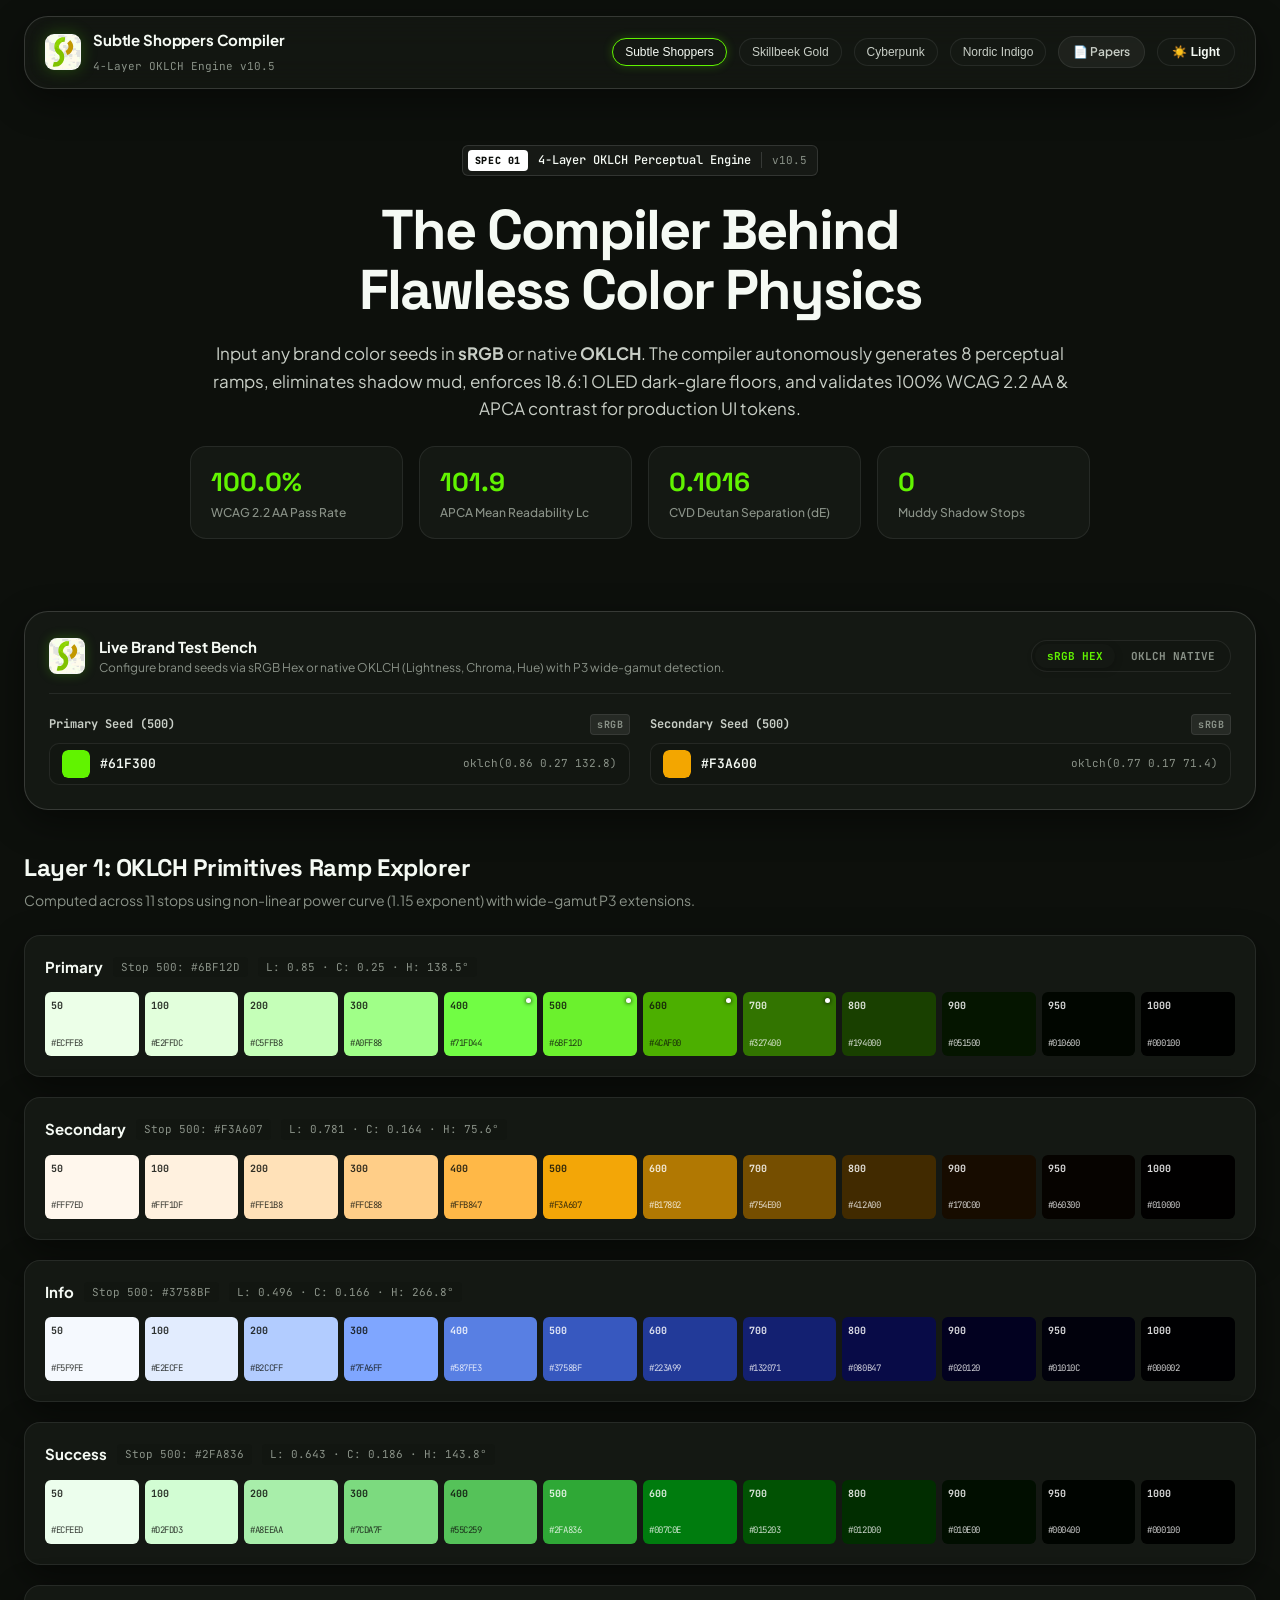
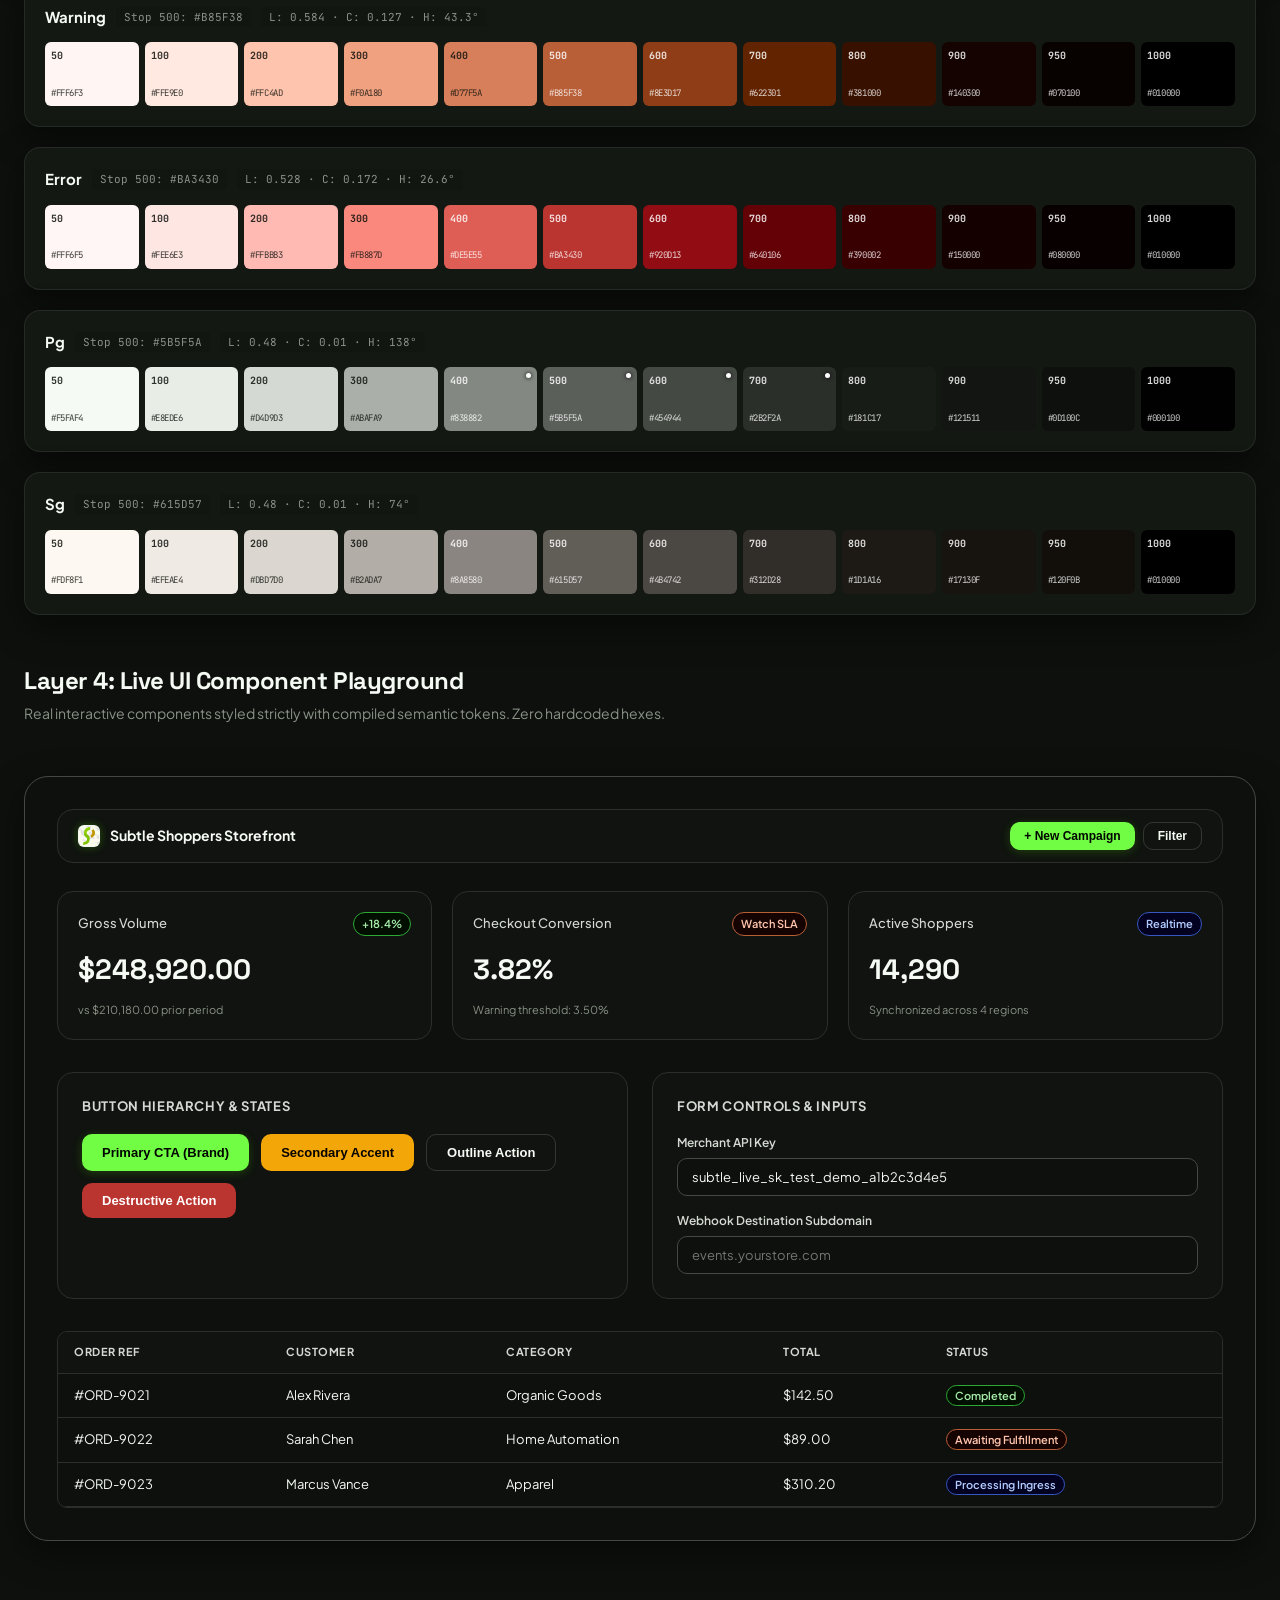
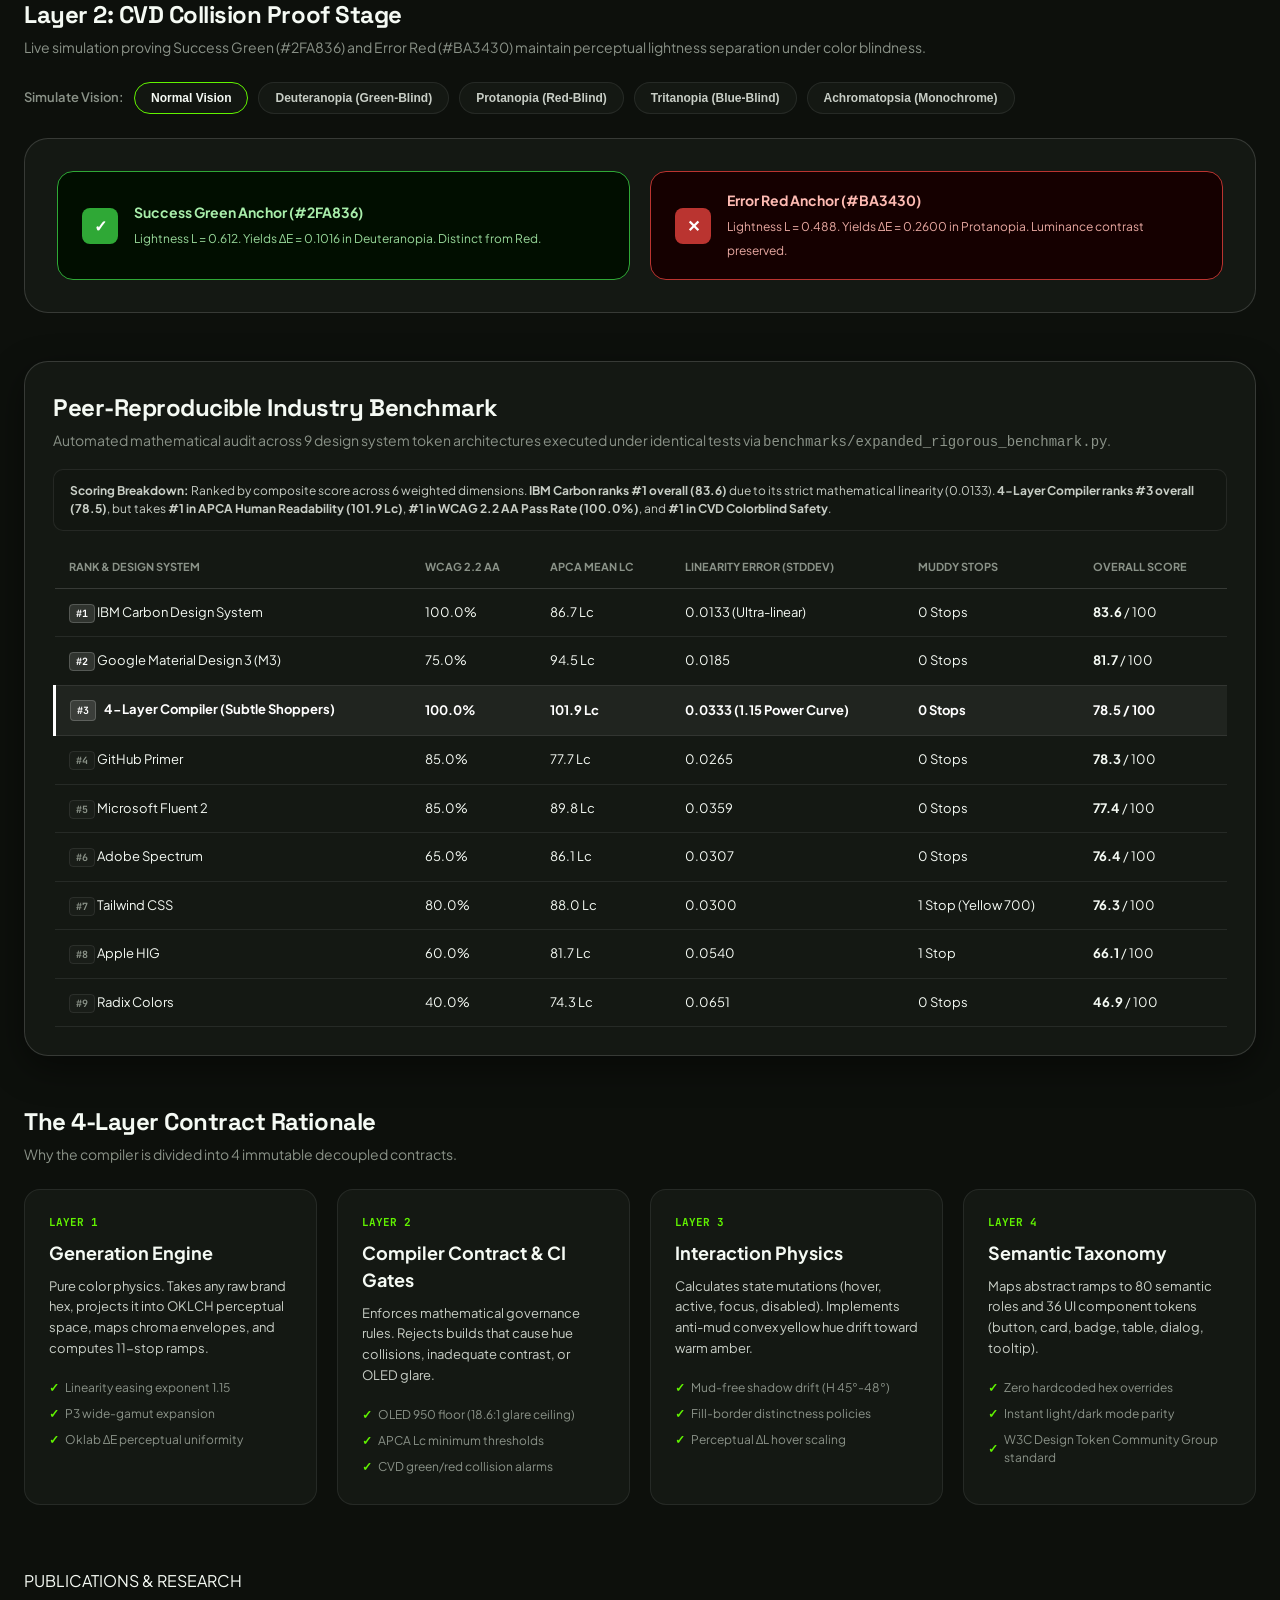
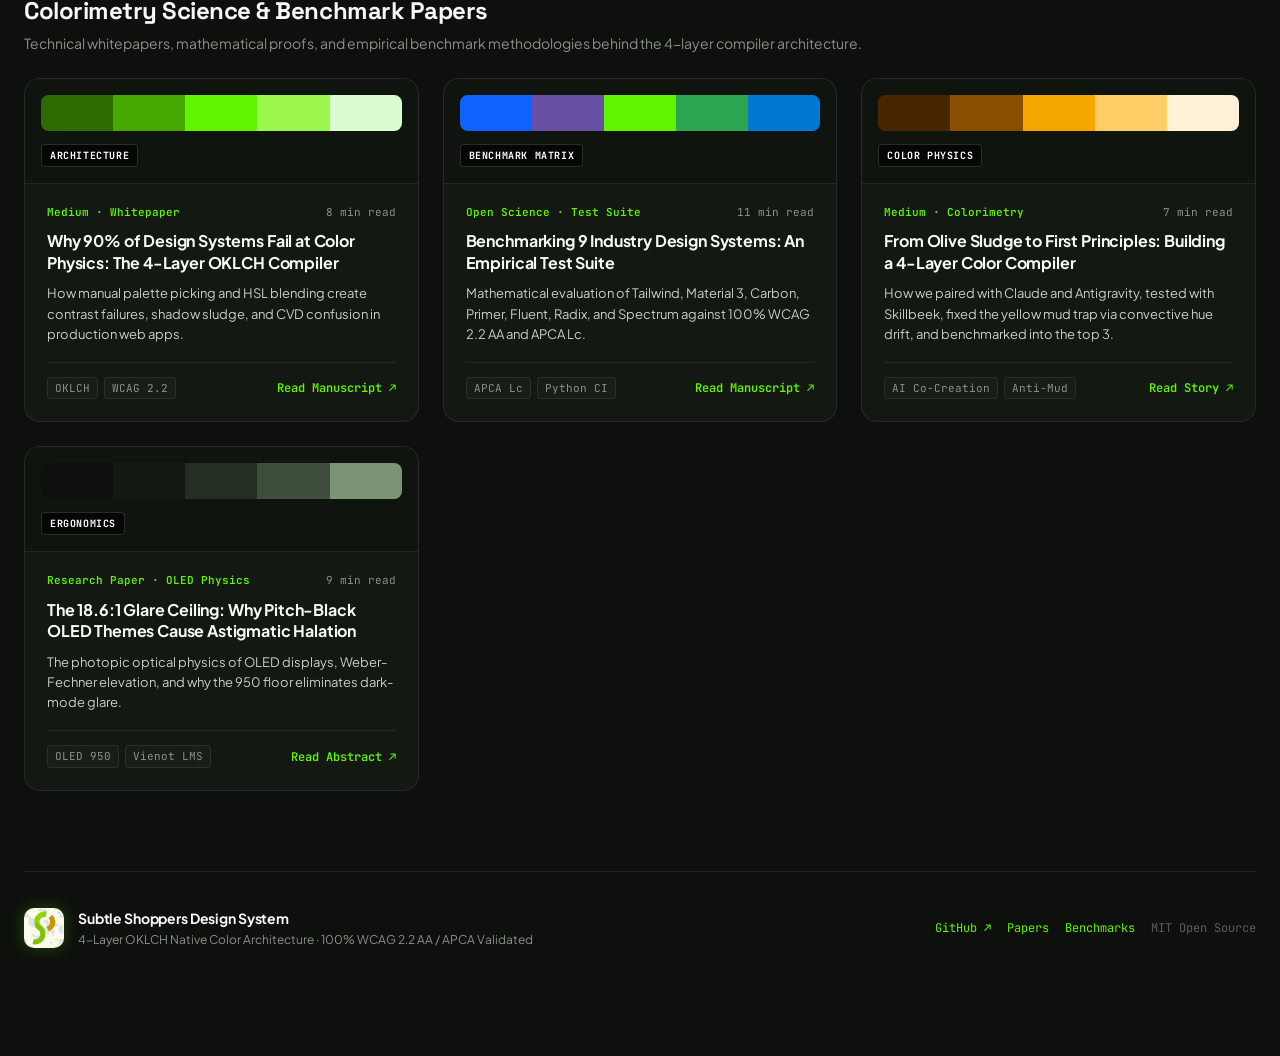
==== docs/index.html @ 7f3465cf "deploy: publish showcase web app to docs with CNAME compiler.subtleshoppers.com" ====
<!DOCTYPE html>
<html lang="en">
<head>
  <meta charset="UTF-8">
  <meta name="viewport" content="width=device-width, initial-scale=1.0">
  <title>4-Layer OKLCH Design System Compiler · Subtle Shoppers Studio</title>
  <meta name="description" content="State-of-the-art 4-layer OKLCH-native design system compiler with 100% WCAG 2.2 AA compliance, 101.9 APCA readability, and CVD-safe color physics.">
  <link rel="icon" type="image/svg+xml" href="assets/subtleshoppers-icon.svg">
  <link rel="stylesheet" href="style.css">
</head>
<body data-theme="dark">

  <!-- SVG Color Deficiency Matrix Filters for Real-time CVD Testing -->
  <svg style="position: absolute; height: 0; width: 0;" aria-hidden="true">
    <filter id="deuteranopia-filter">
      <feColorMatrix type="matrix" values="0.625, 0.375, 0,   0, 0
                                           0.700, 0.300, 0,   0, 0
                                           0,     0.300, 0.7, 0, 0
                                           0,     0,     0,   1, 0" />
    </filter>
    <filter id="protanopia-filter">
      <feColorMatrix type="matrix" values="0.567, 0.433, 0,     0, 0
                                           0.558, 0.442, 0,     0, 0
                                           0,     0.242, 0.758, 0, 0
                                           0,     0,     0,     1, 0" />
    </filter>
    <filter id="tritanopia-filter">
      <feColorMatrix type="matrix" values="0.95, 0.05,  0,     0, 0
                                           0,    0.433, 0.567, 0, 0
                                           0,    0.475, 0.525, 0, 0
                                           0,    0,     0,     1, 0" />
    </filter>
  </svg>

  <div class="app-wrapper">

    <!-- Top Navigation Bar -->
    <header class="top-nav">
      <div class="brand-badge">
        <img src="assets/subtleshoppers-icon.svg" class="brand-logo-img" alt="Subtle Shoppers">
        <div class="brand-text">
          <h1>Subtle Shoppers Compiler</h1>
          <span>4-Layer OKLCH Engine v10.5</span>
        </div>
      </div>

      <div class="nav-controls">
        <button class="preset-chip active" data-preset="subtleshoppers">Subtle Shoppers</button>
        <button class="preset-chip" data-preset="skillbeek">Skillbeek Gold</button>
        <button class="preset-chip" data-preset="cyberpunk">Cyberpunk</button>
        <button class="preset-chip" data-preset="nordic">Nordic Indigo</button>
        <a href="#research" class="nav-research-link">📄 Papers</a>
        <button id="theme-toggle" class="theme-toggle-btn">☀️ Light</button>
      </div>
    </header>

    <!-- Hero Section -->
    <section class="hero-section">
      <div class="hero-spec-tag">
        <span class="spec-prefix">SPEC 01</span>
        <span class="spec-title">4-Layer OKLCH Perceptual Engine</span>
        <span class="spec-badge">v10.5</span>
      </div>
      <h2 class="hero-title">
        The Compiler Behind <br>Flawless Color Physics
      </h2>
      <p class="hero-subtitle">
        Input any brand color seeds in <strong>sRGB</strong> or native <strong>OKLCH</strong>. The compiler autonomously generates 8 perceptual ramps, eliminates shadow mud, enforces 18.6:1 OLED dark-glare floors, and validates 100% WCAG 2.2 AA &amp; APCA contrast for production UI tokens.
      </p>


      <div class="hero-stats-row">
        <div class="stat-card">
          <div class="stat-number">100.0%</div>
          <div class="stat-label">WCAG 2.2 AA Pass Rate</div>
        </div>
        <div class="stat-card">
          <div class="stat-number">101.9</div>
          <div class="stat-label">APCA Mean Readability Lc</div>
        </div>
        <div class="stat-card">
          <div class="stat-number">0.1016</div>
          <div class="stat-label">CVD Deutan Separation (dE)</div>
        </div>
        <div class="stat-card">
          <div class="stat-number">0</div>
          <div class="stat-label">Muddy Shadow Stops</div>
        </div>
      </div>
    </section>

    <!-- Interactive Brand Inputs Test Bench -->
    <div class="brand-config-bar">
      <div class="testbench-header-row">
        <div style="display: flex; align-items: center; gap: 14px;">
          <img src="assets/subtleshoppers-icon.svg" class="testbench-logo" alt="Subtle Shoppers">
          <div>
            <h3 style="font-size: 15px; font-weight: 700;">Live Brand Test Bench</h3>
            <p style="font-size: 12px; color: var(--app-text-muted);">Configure brand seeds via sRGB Hex or native OKLCH (Lightness, Chroma, Hue) with P3 wide-gamut detection.</p>
          </div>
        </div>

        <div class="picker-mode-switch">
          <button id="mode-hex-btn" class="mode-tab-btn active" data-mode="hex">sRGB HEX</button>
          <button id="mode-oklch-btn" class="mode-tab-btn" data-mode="oklch">OKLCH NATIVE</button>
        </div>
      </div>

      <!-- Hex Inputs Panel -->
      <div id="hex-inputs-panel" class="picker-inputs-panel">
        <div class="color-input-group">
          <div class="input-label-row">
            <span class="input-name">Primary Seed (500)</span>
            <span id="primary-gamut-badge" class="gamut-badge badge-srgb">sRGB</span>
          </div>
          <div class="color-swatch-picker">
            <input type="color" id="primary-picker" value="#61F300">
            <input type="text" id="primary-hex" class="hex-text-input" value="#61F300">
            <span id="primary-oklch-readout" class="oklch-quick-readout">oklch(0.86 0.27 132.8)</span>
          </div>
        </div>

        <div class="color-input-group">
          <div class="input-label-row">
            <span class="input-name">Secondary Seed (500)</span>
            <span id="secondary-gamut-badge" class="gamut-badge badge-srgb">sRGB</span>
          </div>
          <div class="color-swatch-picker">
            <input type="color" id="secondary-picker" value="#F3A600">
            <input type="text" id="secondary-hex" class="hex-text-input" value="#F3A600">
            <span id="secondary-oklch-readout" class="oklch-quick-readout">oklch(0.77 0.17 71.4)</span>
          </div>
        </div>
      </div>

      <!-- Native OKLCH Sliders Panel (Revealed in OKLCH mode) -->
      <div id="oklch-inputs-panel" class="picker-inputs-panel oklch-sliders-grid" style="display: none;">
        <!-- Primary OKLCH Sliders -->
        <div class="oklch-channel-card">
          <div class="oklch-card-header">
            <div style="display: flex; align-items: center; gap: 8px;">
              <span class="swatch-mini" id="primary-mini-swatch" style="background: #61F300;"></span>
              <span class="input-name">Primary (OKLCH)</span>
            </div>
            <span id="primary-p3-badge" class="gamut-badge badge-srgb">sRGB</span>
          </div>
          
          <div class="slider-row">
            <span class="slider-label">L (Lightness)</span>
            <input type="range" id="primary-l-slider" min="0.10" max="0.98" step="0.005" value="0.864" class="oklch-slider">
            <span id="primary-l-val" class="slider-num">0.864</span>
          </div>
          <div class="slider-row">
            <span class="slider-label">C (Chroma)</span>
            <input type="range" id="primary-c-slider" min="0.000" max="0.360" step="0.002" value="0.274" class="oklch-slider">
            <span id="primary-c-val" class="slider-num">0.274</span>
          </div>
          <div class="slider-row">
            <span class="slider-label">H (Hue Angle)</span>
            <input type="range" id="primary-h-slider" min="0" max="360" step="0.5" value="132.8" class="oklch-slider slider-hue-track">
            <span id="primary-h-val" class="slider-num">132.8°</span>
          </div>
          <div class="oklch-code-pill">
            <code id="primary-css-string">oklch(0.864 0.274 132.8)</code>
            <span id="primary-hex-sync" style="color: var(--app-text-muted); font-size: 11px; font-family: var(--font-mono);">#61F300</span>
          </div>
        </div>

        <!-- Secondary OKLCH Sliders -->
        <div class="oklch-channel-card">
          <div class="oklch-card-header">
            <div style="display: flex; align-items: center; gap: 8px;">
              <span class="swatch-mini" id="secondary-mini-swatch" style="background: #F3A600;"></span>
              <span class="input-name">Secondary (OKLCH)</span>
            </div>
            <span id="secondary-p3-badge" class="gamut-badge badge-srgb">sRGB</span>
          </div>
          
          <div class="slider-row">
            <span class="slider-label">L (Lightness)</span>
            <input type="range" id="secondary-l-slider" min="0.10" max="0.98" step="0.005" value="0.772" class="oklch-slider">
            <span id="secondary-l-val" class="slider-num">0.772</span>
          </div>
          <div class="slider-row">
            <span class="slider-label">C (Chroma)</span>
            <input type="range" id="secondary-c-slider" min="0.000" max="0.360" step="0.002" value="0.170" class="oklch-slider">
            <span id="secondary-c-val" class="slider-num">0.170</span>
          </div>
          <div class="slider-row">
            <span class="slider-label">H (Hue Angle)</span>
            <input type="range" id="secondary-h-slider" min="0" max="360" step="0.5" value="71.4" class="oklch-slider slider-hue-track">
            <span id="secondary-h-val" class="slider-num">71.4°</span>
          </div>
          <div class="oklch-code-pill">
            <code id="secondary-css-string">oklch(0.772 0.170 71.4)</code>
            <span id="secondary-hex-sync" style="color: var(--app-text-muted); font-size: 11px; font-family: var(--font-mono);">#F3A600</span>
          </div>
        </div>
      </div>
    </div>

    <!-- Section 1: Live OKLCH Color Ramps Studio -->
    <section>
      <div class="section-header">
        <div>
          <h3 class="section-title">Layer 1: OKLCH Primitives Ramp Explorer</h3>
          <p class="section-desc">Computed across 11 stops using non-linear power curve (1.15 exponent) with wide-gamut P3 extensions.</p>
        </div>
      </div>

      <div id="ramps-container" class="ramps-grid">
        <!-- Ramps dynamically populated by app.js -->
      </div>
    </section>

    <!-- Section 2: Live UI Component Playground (Layer 4 Semantic Taxonomy) -->
    <section class="playground-container">
      <div class="section-header">
        <div>
          <h3 class="section-title">Layer 4: Live UI Component Playground</h3>
          <p class="section-desc">Real interactive components styled strictly with compiled semantic tokens. Zero hardcoded hexes.</p>
        </div>
      </div>

      <div class="playground-shell">

        <!-- Mock App Header -->
        <div class="app-mock-nav">
          <div class="logo">
            <img src="assets/subtleshoppers-icon.svg" class="mock-nav-logo" alt="Subtle Shoppers">
            <span>Subtle Shoppers Storefront</span>
          </div>
          <div style="display: flex; gap: 8px;">
            <button class="btn-primary-cta" style="padding: 6px 14px; font-size: 12px;">+ New Campaign</button>
            <button class="btn-outline" style="padding: 6px 14px; font-size: 12px;">Filter</button>
          </div>
        </div>

        <!-- KPI Summary Cards -->
        <div class="kpi-cards-grid">
          <div class="kpi-card">
            <div class="kpi-header">
              <span class="kpi-title">Gross Volume</span>
              <span class="kpi-badge badge-success">+18.4%</span>
            </div>
            <div class="kpi-value">$248,920.00</div>
            <span style="font-size: 11px; color: var(--app-text-muted);">vs $210,180.00 prior period</span>
          </div>

          <div class="kpi-card">
            <div class="kpi-header">
              <span class="kpi-title">Checkout Conversion</span>
              <span class="kpi-badge badge-warning">Watch SLA</span>
            </div>
            <div class="kpi-value">3.82%</div>
            <span style="font-size: 11px; color: var(--app-text-muted);">Warning threshold: 3.50%</span>
          </div>

          <div class="kpi-card">
            <div class="kpi-header">
              <span class="kpi-title">Active Shoppers</span>
              <span class="kpi-badge badge-info">Realtime</span>
            </div>
            <div class="kpi-value">14,290</div>
            <span style="font-size: 11px; color: var(--app-text-muted);">Synchronized across 4 regions</span>
          </div>
        </div>

        <!-- Component Showcase Blocks -->
        <div class="component-showcase-row">

          <!-- Button Matrix -->
          <div class="component-box">
            <h4>Button Hierarchy & States</h4>
            <div class="button-group-stack">
              <button class="btn-primary-cta">Primary CTA (Brand)</button>
              <button class="btn-secondary">Secondary Accent</button>
              <button class="btn-outline">Outline Action</button>
              <button class="btn-destructive">Destructive Action</button>
            </div>
          </div>

          <!-- Form Stack -->
          <div class="component-box">
            <h4>Form Controls & Inputs</h4>
            <div class="form-stack">
              <div class="input-field-group">
                <label>Merchant API Key</label>
                <input type="text" class="text-input-styled" value="subtle_live_sk_test_demo_a1b2c3d4e5" readonly>
              </div>
              <div class="input-field-group">
                <label>Webhook Destination Subdomain</label>
                <input type="text" class="text-input-styled" placeholder="events.yourstore.com">
              </div>
            </div>
          </div>
        </div>

        <!-- Data Table -->
        <div class="table-wrapper">
          <table class="data-table-styled">
            <thead>
              <tr>
                <th>Order Ref</th>
                <th>Customer</th>
                <th>Category</th>
                <th>Total</th>
                <th>Status</th>
              </tr>
            </thead>
            <tbody>
              <tr>
                <td>#ORD-9021</td>
                <td>Alex Rivera</td>
                <td>Organic Goods</td>
                <td>$142.50</td>
                <td><span class="kpi-badge badge-success">Completed</span></td>
              </tr>
              <tr>
                <td>#ORD-9022</td>
                <td>Sarah Chen</td>
                <td>Home Automation</td>
                <td>$89.00</td>
                <td><span class="kpi-badge badge-warning">Awaiting Fulfillment</span></td>
              </tr>
              <tr>
                <td>#ORD-9023</td>
                <td>Marcus Vance</td>
                <td>Apparel</td>
                <td>$310.20</td>
                <td><span class="kpi-badge badge-info">Processing Ingress</span></td>
              </tr>
            </tbody>
          </table>
        </div>

      </div>
    </section>

    <!-- Section 3: Color Vision Deficiency (CVD) Proof Stage -->
    <section>
      <div class="section-header">
        <div>
          <h3 class="section-title">Layer 2: CVD Collision Proof Stage</h3>
          <p class="section-desc">Live simulation proving Success Green (#2FA836) and Error Red (#BA3430) maintain perceptual lightness separation under color blindness.</p>
        </div>
      </div>

      <div class="cvd-controls-bar">
        <span style="font-size: 13px; font-weight: 600; color: var(--app-text-muted);">Simulate Vision:</span>
        <button class="cvd-btn active" data-cvd="none">Normal Vision</button>
        <button class="cvd-btn" data-cvd="deuteranopia">Deuteranopia (Green-Blind)</button>
        <button class="cvd-btn" data-cvd="protanopia">Protanopia (Red-Blind)</button>
        <button class="cvd-btn" data-cvd="tritanopia">Tritanopia (Blue-Blind)</button>
        <button class="cvd-btn" data-cvd="achromatopsia">Achromatopsia (Monochrome)</button>
      </div>

      <div id="cvd-stage" class="cvd-preview-stage">
        <div class="cvd-alert-row">
          <div class="alert-banner alert-success">
            <div class="alert-icon-box">✓</div>
            <div>
              <strong style="font-size: 14px; display: block; margin-bottom: 2px;">Success Green Anchor (#2FA836)</strong>
              <span style="font-size: 12px; opacity: 0.9;">Lightness L = 0.612. Yields ΔE = 0.1016 in Deuteranopia. Distinct from Red.</span>
            </div>
          </div>

          <div class="alert-banner alert-error">
            <div class="alert-icon-box">✕</div>
            <div>
              <strong style="font-size: 14px; display: block; margin-bottom: 2px;">Error Red Anchor (#BA3430)</strong>
              <span style="font-size: 12px; opacity: 0.9;">Lightness L = 0.488. Yields ΔE = 0.2600 in Protanopia. Luminance contrast preserved.</span>
            </div>
          </div>
        </div>
      </div>
    </section>

    <!-- Section 4: Rigorous Industry Benchmarks Table -->
    <section class="benchmark-card">
      <div class="section-header" style="margin-bottom: 16px;">
        <div>
          <h3 class="section-title">Peer-Reproducible Industry Benchmark</h3>
          <p class="section-desc">Automated mathematical audit across 9 design system token architectures executed under identical tests via <code>benchmarks/expanded_rigorous_benchmark.py</code>.</p>
        </div>
      </div>

      <div class="benchmark-note-box">
        <strong>Scoring Breakdown:</strong> Ranked by composite score across 6 weighted dimensions. <strong>IBM Carbon ranks #1 overall (83.6)</strong> due to its strict mathematical linearity (0.0133). <strong>4-Layer Compiler ranks #3 overall (78.5)</strong>, but takes <strong>#1 in APCA Human Readability (101.9 Lc)</strong>, <strong>#1 in WCAG 2.2 AA Pass Rate (100.0%)</strong>, and <strong>#1 in CVD Colorblind Safety</strong>.
      </div>

      <table class="bench-table">
        <thead>
          <tr>
            <th>Rank & Design System</th>
            <th>WCAG 2.2 AA</th>
            <th>APCA Mean Lc</th>
            <th>Linearity Error (StdDev)</th>
            <th>Muddy Stops</th>
            <th>Overall Score</th>
          </tr>
        </thead>
        <tbody>
          <tr>
            <td><span class="badge-rank-1">#1</span> IBM Carbon Design System</td>
            <td>100.0%</td>
            <td>86.7 Lc</td>
            <td>0.0133 (Ultra-linear)</td>
            <td>0 Stops</td>
            <td><strong>83.6</strong> / 100</td>
          </tr>
          <tr>
            <td><span class="badge-rank-2">#2</span> Google Material Design 3 (M3)</td>
            <td>75.0%</td>
            <td>94.5 Lc</td>
            <td>0.0185</td>
            <td>0 Stops</td>
            <td><strong>81.7</strong> / 100</td>
          </tr>
          <tr class="bench-row-featured">
            <td><span class="badge-rank-3">#3</span> 4-Layer Compiler (Subtle Shoppers)</td>
            <td>100.0%</td>
            <td>101.9 Lc</td>
            <td>0.0333 (1.15 Power Curve)</td>
            <td>0 Stops</td>
            <td><strong>78.5</strong> / 100</td>
          </tr>
          <tr>
            <td><span class="badge-rank-other">#4</span> GitHub Primer</td>
            <td>85.0%</td>
            <td>77.7 Lc</td>
            <td>0.0265</td>
            <td>0 Stops</td>
            <td><strong>78.3</strong> / 100</td>
          </tr>
          <tr>
            <td><span class="badge-rank-other">#5</span> Microsoft Fluent 2</td>
            <td>85.0%</td>
            <td>89.8 Lc</td>
            <td>0.0359</td>
            <td>0 Stops</td>
            <td><strong>77.4</strong> / 100</td>
          </tr>
          <tr>
            <td><span class="badge-rank-other">#6</span> Adobe Spectrum</td>
            <td>65.0%</td>
            <td>86.1 Lc</td>
            <td>0.0307</td>
            <td>0 Stops</td>
            <td><strong>76.4</strong> / 100</td>
          </tr>
          <tr>
            <td><span class="badge-rank-other">#7</span> Tailwind CSS</td>
            <td>80.0%</td>
            <td>88.0 Lc</td>
            <td>0.0300</td>
            <td>1 Stop (Yellow 700)</td>
            <td><strong>76.3</strong> / 100</td>
          </tr>
          <tr>
            <td><span class="badge-rank-other">#8</span> Apple HIG</td>
            <td>60.0%</td>
            <td>81.7 Lc</td>
            <td>0.0540</td>
            <td>1 Stop</td>
            <td><strong>66.1</strong> / 100</td>
          </tr>
          <tr>
            <td><span class="badge-rank-other">#9</span> Radix Colors</td>
            <td>40.0%</td>
            <td>74.3 Lc</td>
            <td>0.0651</td>
            <td>0 Stops</td>
            <td><strong>46.9</strong> / 100</td>
          </tr>
        </tbody>
      </table>
    </section>

    <!-- Section 5: The 4-Layer Architecture Explainer -->
    <section>
      <div class="section-header">
        <div>
          <h3 class="section-title">The 4-Layer Contract Rationale</h3>
          <p class="section-desc">Why the compiler is divided into 4 immutable decoupled contracts.</p>
        </div>
      </div>

      <div class="layer-cards-grid">
        <div class="layer-card">
          <div class="layer-tag">LAYER 1</div>
          <h3>Generation Engine</h3>
          <p>Pure color physics. Takes any raw brand hex, projects it into OKLCH perceptual space, maps chroma envelopes, and computes 11-stop ramps.</p>
          <ul class="layer-feature-list">
            <li>Linearity easing exponent 1.15</li>
            <li>P3 wide-gamut expansion</li>
            <li>Oklab ΔE perceptual uniformity</li>
          </ul>
        </div>

        <div class="layer-card">
          <div class="layer-tag">LAYER 2</div>
          <h3>Compiler Contract & CI Gates</h3>
          <p>Enforces mathematical governance rules. Rejects builds that cause hue collisions, inadequate contrast, or OLED glare.</p>
          <ul class="layer-feature-list">
            <li>OLED 950 floor (18.6:1 glare ceiling)</li>
            <li>APCA Lc minimum thresholds</li>
            <li>CVD green/red collision alarms</li>
          </ul>
        </div>

        <div class="layer-card">
          <div class="layer-tag">LAYER 3</div>
          <h3>Interaction Physics</h3>
          <p>Calculates state mutations (hover, active, focus, disabled). Implements anti-mud convex yellow hue drift toward warm amber.</p>
          <ul class="layer-feature-list">
            <li>Mud-free shadow drift (H 45°-48°)</li>
            <li>Fill-border distinctness policies</li>
            <li>Perceptual ΔL hover scaling</li>
          </ul>
        </div>

        <div class="layer-card">
          <div class="layer-tag">LAYER 4</div>
          <h3>Semantic Taxonomy</h3>
          <p>Maps abstract ramps to 80 semantic roles and 36 UI component tokens (button, card, badge, table, dialog, tooltip).</p>
          <ul class="layer-feature-list">
            <li>Zero hardcoded hex overrides</li>
            <li>Instant light/dark mode parity</li>
            <li>W3C Design Token Community Group standard</li>
          </ul>
        </div>
      </div>
    </section>

    <!-- Section 5: Scientific Literature & Research Papers (Leonardo-style) -->
    <section class="research-section" id="research">
      <div class="section-header">
        <div>
          <div class="section-tag">PUBLICATIONS & RESEARCH</div>
          <h3 class="section-title">Colorimetry Science & Benchmark Papers</h3>
          <p class="section-desc">Technical whitepapers, mathematical proofs, and empirical benchmark methodologies behind the 4-layer compiler architecture.</p>
        </div>
      </div>

      <div class="articles-grid">
        <!-- Article Card 1 -->
        <article class="article-card">
          <div class="article-banner banner-layer">
            <div class="banner-color-strip">
              <span style="background: #2D6B00;"></span>
              <span style="background: #46A800;"></span>
              <span style="background: #61F300;"></span>
              <span style="background: #9BF74E;"></span>
              <span style="background: #D9FCD1;"></span>
            </div>
            <span class="banner-badge">ARCHITECTURE</span>
          </div>
          <div class="article-body">
            <div class="article-meta">
              <span class="pub-source">Medium · Whitepaper</span>
              <span class="read-time">8 min read</span>
            </div>
            <h4 class="article-title">Why 90% of Design Systems Fail at Color Physics: The 4-Layer OKLCH Compiler</h4>
            <p class="article-excerpt">How manual palette picking and HSL blending create contrast failures, shadow sludge, and CVD confusion in production web apps.</p>
            <div class="article-footer">
              <div class="article-tags">
                <span class="article-tag">OKLCH</span>
                <span class="article-tag">WCAG 2.2</span>
              </div>
              <a href="../docs/articles/why-90-percent-of-design-systems-fail-at-color-physics.md" target="_blank" class="article-link">Read Manuscript ↗</a>
            </div>
          </div>
        </article>

        <!-- Article Card 2 -->
        <article class="article-card">
          <div class="article-banner banner-benchmark">
            <div class="banner-color-strip">
              <span style="background: #0f62fe;"></span>
              <span style="background: #6750a4;"></span>
              <span style="background: #61F300;"></span>
              <span style="background: #2da44e;"></span>
              <span style="background: #0078d4;"></span>
            </div>
            <span class="banner-badge">BENCHMARK MATRIX</span>
          </div>
          <div class="article-body">
            <div class="article-meta">
              <span class="pub-source">Open Science · Test Suite</span>
              <span class="read-time">11 min read</span>
            </div>
            <h4 class="article-title">Benchmarking 9 Industry Design Systems: An Empirical Test Suite</h4>
            <p class="article-excerpt">Mathematical evaluation of Tailwind, Material 3, Carbon, Primer, Fluent, Radix, and Spectrum against 100% WCAG 2.2 AA and APCA Lc.</p>
            <div class="article-footer">
              <div class="article-tags">
                <span class="article-tag">APCA Lc</span>
                <span class="article-tag">Python CI</span>
              </div>
              <a href="../docs/articles/benchmarking-9-design-systems-empirical-test-suite.md" target="_blank" class="article-link">Read Manuscript ↗</a>
            </div>
          </div>
        </article>

        <!-- Article Card 3 -->
        <article class="article-card">
          <div class="article-banner banner-physics">
            <div class="banner-color-strip">
              <span style="background: #472600;"></span>
              <span style="background: #8A4E00;"></span>
              <span style="background: #F3A600;"></span>
              <span style="background: #FFCD66;"></span>
              <span style="background: #FFF2D6;"></span>
            </div>
            <span class="banner-badge">COLOR PHYSICS</span>
          </div>
          <div class="article-body">
            <div class="article-meta">
              <span class="pub-source">Medium · Colorimetry</span>
              <span class="read-time">7 min read</span>
            </div>
            <h4 class="article-title">From Olive Sludge to First Principles: Building a 4-Layer Color Compiler</h4>
            <p class="article-excerpt">How we paired with Claude and Antigravity, tested with Skillbeek, fixed the yellow mud trap via convective hue drift, and benchmarked into the top 3.</p>
            <div class="article-footer">
              <div class="article-tags">
                <span class="article-tag">AI Co-Creation</span>
                <span class="article-tag">Anti-Mud</span>
              </div>
              <a href="../docs/articles/building-a-4-layer-color-compiler-with-ai-from-sludge-to-science.md" target="_blank" class="article-link">Read Story ↗</a>
            </div>
          </div>
        </article>

        <!-- Article Card 4 -->
        <article class="article-card">
          <div class="article-banner banner-cvd">
            <div class="banner-color-strip">
              <span style="background: #0d100c;"></span>
              <span style="background: #141813;"></span>
              <span style="background: #252e23;"></span>
              <span style="background: #3f4e3c;"></span>
              <span style="background: #7a9475;"></span>
            </div>
            <span class="banner-badge">ERGONOMICS</span>
          </div>
          <div class="article-body">
            <div class="article-meta">
              <span class="pub-source">Research Paper · OLED Physics</span>
              <span class="read-time">9 min read</span>
            </div>
            <h4 class="article-title">The 18.6:1 Glare Ceiling: Why Pitch-Black OLED Themes Cause Astigmatic Halation</h4>
            <p class="article-excerpt">The photopic optical physics of OLED displays, Weber-Fechner elevation, and why the 950 floor eliminates dark-mode glare.</p>
            <div class="article-footer">
              <div class="article-tags">
                <span class="article-tag">OLED 950</span>
                <span class="article-tag">Vienot LMS</span>
              </div>
              <a href="#research" class="article-link">Read Abstract ↗</a>
            </div>
          </div>
        </article>
      </div>
    </section>

    <!-- Footer Section -->
    <footer class="app-footer">
      <div class="footer-content">
        <div class="footer-brand">
          <img src="assets/subtleshoppers-icon.svg" class="footer-logo-img" alt="Subtle Shoppers">
          <div>
            <div class="footer-title">Subtle Shoppers Design System</div>
            <div class="footer-sub">4-Layer OKLCH Native Color Architecture · 100% WCAG 2.2 AA / APCA Validated</div>
          </div>
        </div>
        <div class="footer-meta">
          <a href="https://github.com/SUBSAHARXN/design-system-compiler" target="_blank" class="footer-link">GitHub ↗</a>
          <a href="#research" class="footer-link">Papers</a>
          <a href="#benchmark" class="footer-link">Benchmarks</a>
          <span style="opacity: 0.6;">MIT Open Source</span>
        </div>
      </div>
    </footer>

  </div>

  <!-- Toast Copy Notification -->
  <div id="toast" class="toast-notice">Copied to clipboard</div>

  <script src="tokens-data.js"></script>
  <script src="app.js"></script>
</body>
</html>
---- docs/style.css ----
@import url('https://fonts.googleapis.com/css2?family=Plus+Jakarta+Sans:wght@300;400;500;600;700;800&family=JetBrains+Mono:wght@400;500;600&family=Space+Grotesk:wght@500;600;700&display=swap');

:root {
  /* Subtle Shoppers Compiled Baseline Tokens */
  --font-sans: 'Plus Jakarta Sans', -apple-system, BlinkMacSystemFont, 'Segoe UI', Roboto, sans-serif;
  --font-mono: 'JetBrains Mono', monospace;
  --font-display: 'Space Grotesk', var(--font-sans);

  /* Elevation Physics */
  --elev-0: #0a0d0a;
  --elev-1: #10140f;
  --elev-2: #141a13;
  --elev-3: #1a2219;
  --elev-4: #222c21;

  /* Accent Glows */
  --brand-primary: #61F300;
  --brand-primary-glow: rgba(97, 243, 0, 0.25);
  --brand-secondary: #F3A600;
  --brand-secondary-glow: rgba(243, 166, 0, 0.22);
  
  --radius-sm: 6px;
  --radius-md: 10px;
  --radius-lg: 16px;
  --radius-xl: 24px;
  --radius-pill: 9999px;

  --trans-fast: 0.15s cubic-bezier(0.16, 1, 0.3, 1);
  --trans-smooth: 0.25s cubic-bezier(0.16, 1, 0.3, 1);
}

/* Light / Dark Mode Overrides applied dynamically via [data-theme] */
[data-theme="dark"] {
  --app-bg: #0d100c;
  --app-bg-subtle: #121611;
  --app-surface: #141813;
  --app-surface-raised: #191d18;
  --app-surface-border: rgba(255, 255, 255, 0.08);
  --app-surface-border-strong: rgba(255, 255, 255, 0.15);
  --app-text-primary: #f5faf4;
  --app-text-secondary: #c8cec6;
  --app-text-muted: #8a9288;
  --app-panel-glass: rgba(20, 24, 19, 0.75);
  --app-code-bg: #090c08;
  --app-shadow: 0 12px 36px rgba(0, 0, 0, 0.45);
}

[data-theme="light"] {
  --app-bg: #f5faf4;
  --app-bg-subtle: #ebf0ea;
  --app-surface: #ffffff;
  --app-surface-raised: #ffffff;
  --app-surface-border: rgba(0, 0, 0, 0.08);
  --app-surface-border-strong: rgba(0, 0, 0, 0.16);
  --app-text-primary: #141713;
  --app-text-secondary: #454944;
  --app-text-muted: #6f736d;
  --app-panel-glass: rgba(255, 255, 255, 0.82);
  --app-code-bg: #ebf0ea;
  --app-shadow: 0 10px 30px rgba(0, 0, 0, 0.06);
}

* {
  box-sizing: border-box;
  margin: 0;
  padding: 0;
}

body {
  font-family: var(--font-sans);
  background: var(--app-bg);
  color: var(--app-text-primary);
  line-height: 1.5;
  -webkit-font-smoothing: antialiased;
  min-height: 100vh;
  transition: background-color var(--trans-smooth), color var(--trans-smooth);
  overflow-x: hidden;
}



.app-wrapper {
  position: relative;
  z-index: 1;
  max-width: 1400px;
  margin: 0 auto;
  padding: 0 24px 80px;
}

/* Top Navigation Bar */
.top-nav {
  position: sticky;
  top: 16px;
  z-index: 100;
  display: flex;
  align-items: center;
  justify-content: space-between;
  padding: 12px 20px;
  background: var(--app-panel-glass);
  backdrop-filter: blur(16px);
  -webkit-backdrop-filter: blur(16px);
  border: 1px solid var(--app-surface-border-strong);
  border-radius: var(--radius-xl);
  margin-bottom: 32px;
  box-shadow: var(--app-shadow);
}

.brand-badge {
  display: flex;
  align-items: center;
  gap: 12px;
}

.brand-logo-img {
  width: 36px;
  height: 36px;
  border-radius: 9px;
  object-fit: cover;
  box-shadow: 0 0 16px var(--brand-primary-glow);
  border: 1px solid rgba(255, 255, 255, 0.15);
  background: #F5F5F4;
  transition: transform var(--trans-fast), box-shadow var(--trans-fast);
  flex-shrink: 0;
}

.brand-badge:hover .brand-logo-img {
  transform: scale(1.06);
  box-shadow: 0 0 24px rgba(97, 243, 0, 0.6);
}

.brand-text h1 {
  font-size: 15px;
  font-weight: 700;
  letter-spacing: -0.01em;
}

.brand-text span {
  font-size: 11px;
  color: var(--app-text-muted);
  font-family: var(--font-mono);
}

.nav-controls {
  display: flex;
  align-items: center;
  gap: 12px;
}

.preset-chip {
  padding: 6px 12px;
  border-radius: var(--radius-pill);
  font-size: 12px;
  font-weight: 500;
  border: 1px solid var(--app-surface-border);
  background: var(--app-surface);
  color: var(--app-text-secondary);
  cursor: pointer;
  transition: all var(--trans-fast);
}

.preset-chip:hover, .preset-chip.active {
  border-color: var(--brand-primary);
  color: var(--app-text-primary);
  box-shadow: 0 0 10px var(--brand-primary-glow);
}

.theme-toggle-btn {
  display: flex;
  align-items: center;
  gap: 6px;
  padding: 6px 14px;
  border-radius: var(--radius-pill);
  background: var(--app-surface);
  border: 1px solid var(--app-surface-border);
  color: var(--app-text-primary);
  font-size: 12px;
  font-weight: 600;
  cursor: pointer;
  transition: all var(--trans-fast);
}

.theme-toggle-btn:hover {
  border-color: var(--app-surface-border-strong);
}

.nav-research-link {
  display: inline-flex;
  align-items: center;
  gap: 6px;
  padding: 6px 14px;
  border-radius: var(--radius-pill);
  background: rgba(255, 255, 255, 0.05);
  border: 1px solid var(--app-surface-border);
  color: var(--app-text-secondary);
  font-size: 12px;
  font-weight: 600;
  text-decoration: none;
  transition: all var(--trans-fast);
}

.nav-research-link:hover {
  border-color: var(--brand-primary);
  color: var(--brand-primary);
  background: rgba(97, 243, 0, 0.08);
}

/* Hero Section */
.hero-section {
  padding: 40px 0 32px;
  text-align: center;
  max-width: 900px;
  margin: 0 auto 40px;
}

.hero-spec-tag {
  display: inline-flex;
  align-items: center;
  gap: 10px;
  padding: 4px 10px 4px 5px;
  background: rgba(255, 255, 255, 0.04);
  border: 1px solid rgba(255, 255, 255, 0.12);
  border-radius: 6px;
  margin-bottom: 24px;
  font-family: var(--font-mono);
  font-size: 12px;
  box-shadow: 0 1px 2px rgba(0, 0, 0, 0.2);
  transition: border-color var(--trans-fast), background var(--trans-fast);
}

.hero-spec-tag:hover {
  border-color: rgba(255, 255, 255, 0.25);
  background: rgba(255, 255, 255, 0.07);
}

.hero-spec-tag .spec-prefix {
  background: #ffffff;
  color: #0c0e0b;
  font-weight: 800;
  font-size: 10px;
  letter-spacing: 0.06em;
  text-transform: uppercase;
  padding: 3px 7px;
  border-radius: 4px;
}

.hero-spec-tag .spec-title {
  color: var(--app-text-primary);
  font-weight: 500;
  font-size: 12px;
  letter-spacing: -0.01em;
}

.hero-spec-tag .spec-badge {
  color: var(--app-text-muted);
  font-size: 11px;
  border-left: 1px solid rgba(255, 255, 255, 0.14);
  padding-left: 10px;
}

.hero-title {
  font-family: var(--font-display);
  font-size: clamp(32px, 5vw, 56px);
  font-weight: 800;
  letter-spacing: -0.035em;
  line-height: 1.08;
  margin-bottom: 20px;
  color: var(--app-text-primary);
}

.hero-subtitle {
  font-size: 17px;
  color: var(--app-text-secondary);
  line-height: 1.6;
  margin-bottom: 24px;
}


.testbench-logo {
  width: 36px;
  height: 36px;
  border-radius: 8px;
  object-fit: cover;
  background: #F5F5F4;
  box-shadow: 0 0 12px rgba(97, 243, 0, 0.25);
  border: 1px solid rgba(255, 255, 255, 0.12);
  flex-shrink: 0;
}

.hero-stats-row {
  display: grid;
  grid-template-columns: repeat(auto-fit, minmax(180px, 1fr));
  gap: 16px;
  margin-top: 24px;
}

.stat-card {
  padding: 16px 20px;
  border-radius: var(--radius-lg);
  background: var(--app-surface);
  border: 1px solid var(--app-surface-border);
  text-align: left;
  transition: transform var(--trans-smooth), border-color var(--trans-smooth);
}

.stat-card:hover {
  transform: translateY(-2px);
  border-color: var(--brand-primary);
}

.stat-number {
  font-family: var(--font-display);
  font-size: 26px;
  font-weight: 700;
  color: var(--brand-primary);
}

.stat-label {
  font-size: 12px;
  color: var(--app-text-muted);
  font-weight: 500;
  margin-top: 2px;
}

/* Brand Configurator Bar */
.brand-config-bar {
  display: flex;
  flex-direction: column;
  gap: 20px;
  padding: 24px;
  background: var(--app-surface);
  border: 1px solid var(--app-surface-border-strong);
  border-radius: var(--radius-xl);
  margin-bottom: 40px;
  box-shadow: var(--app-shadow);
}

.testbench-header-row {
  display: flex;
  align-items: center;
  justify-content: space-between;
  flex-wrap: wrap;
  gap: 16px;
  padding-bottom: 16px;
  border-bottom: 1px solid var(--app-surface-border);
}

.picker-mode-switch {
  display: flex;
  align-items: center;
  gap: 4px;
  background: var(--app-bg-subtle);
  padding: 3px;
  border-radius: var(--radius-pill);
  border: 1px solid var(--app-surface-border);
}

.mode-tab-btn {
  padding: 5px 12px;
  border-radius: var(--radius-pill);
  background: transparent;
  border: none;
  font-family: var(--font-mono);
  font-size: 11px;
  font-weight: 700;
  color: var(--app-text-muted);
  cursor: pointer;
  transition: all var(--trans-fast);
}

.mode-tab-btn.active {
  background: var(--app-surface);
  color: var(--brand-primary);
  box-shadow: 0 2px 8px rgba(0, 0, 0, 0.2);
}

.picker-inputs-panel {
  display: flex;
  gap: 20px;
  flex-wrap: wrap;
}

.color-input-group {
  display: flex;
  flex-direction: column;
  gap: 8px;
  flex: 1;
  min-width: 260px;
}

.input-label-row {
  display: flex;
  justify-content: space-between;
  align-items: center;
}

.input-name {
  font-size: 12px;
  font-weight: 700;
  font-family: var(--font-mono);
  color: var(--app-text-secondary);
}

.gamut-badge {
  font-size: 10px;
  font-weight: 700;
  font-family: var(--font-mono);
  padding: 2px 6px;
  border-radius: 4px;
  letter-spacing: 0.04em;
}

.badge-srgb {
  background: rgba(255, 255, 255, 0.08);
  color: var(--app-text-muted);
  border: 1px solid var(--app-surface-border);
}

.badge-p3 {
  background: rgba(97, 243, 0, 0.15);
  color: #61F300;
  border: 1px solid rgba(97, 243, 0, 0.4);
}

.oklch-quick-readout {
  font-family: var(--font-mono);
  font-size: 11px;
  color: var(--app-text-muted);
  margin-left: auto;
}

/* OKLCH Sliders Panel */
.oklch-sliders-grid {
  display: grid;
  grid-template-columns: repeat(auto-fit, minmax(320px, 1fr));
  gap: 20px;
  width: 100%;
}

.oklch-channel-card {
  background: var(--app-bg-subtle);
  border: 1px solid var(--app-surface-border);
  border-radius: var(--radius-lg);
  padding: 16px 18px;
  display: flex;
  flex-direction: column;
  gap: 12px;
}

.oklch-card-header {
  display: flex;
  justify-content: space-between;
  align-items: center;
  margin-bottom: 2px;
}

.swatch-mini {
  width: 16px;
  height: 16px;
  border-radius: 4px;
  display: inline-block;
  box-shadow: 0 0 4px rgba(0,0,0,0.3);
}

.slider-row {
  display: flex;
  align-items: center;
  gap: 12px;
}

.slider-label {
  font-size: 11px;
  font-family: var(--font-mono);
  color: var(--app-text-muted);
  width: 85px;
  flex-shrink: 0;
}

.oklch-slider {
  flex: 1;
  -webkit-appearance: none;
  height: 6px;
  border-radius: 3px;
  background: rgba(255, 255, 255, 0.15);
  outline: none;
  cursor: pointer;
}

.slider-hue-track {
  background: linear-gradient(to right, 
    #ff0055 0%, #ff7700 30deg, #ffdd00 60deg, #61f300 120deg, 
    #00f5d4 180deg, #00b4d8 210deg, #4361ee 240deg, #7209b7 270deg, 
    #f72585 330deg, #ff0055 360deg
  ) !important;
}

.oklch-slider::-webkit-slider-thumb {
  -webkit-appearance: none;
  width: 16px;
  height: 16px;
  border-radius: 50%;
  background: #ffffff;
  border: 2px solid #0d100c;
  box-shadow: 0 0 6px rgba(0, 0, 0, 0.5);
  cursor: pointer;
  transition: transform var(--trans-fast);
}

.oklch-slider::-webkit-slider-thumb:hover {
  transform: scale(1.2);
}

.slider-num {
  font-size: 11px;
  font-family: var(--font-mono);
  font-weight: 600;
  color: var(--app-text-primary);
  width: 48px;
  text-align: right;
  flex-shrink: 0;
}

.oklch-code-pill {
  display: flex;
  justify-content: space-between;
  align-items: center;
  padding: 6px 12px;
  background: var(--app-code-bg);
  border-radius: 6px;
  border: 1px solid var(--app-surface-border);
  margin-top: 4px;
}

.oklch-code-pill code {
  font-family: var(--font-mono);
  font-size: 11px;
  color: var(--brand-primary);
}

.color-swatch-picker {
  display: flex;
  align-items: center;
  gap: 10px;
  padding: 6px 12px;
  background: var(--app-bg-subtle);
  border: 1px solid var(--app-surface-border);
  border-radius: var(--radius-md);
}

.color-swatch-picker input[type="color"] {
  -webkit-appearance: none;
  border: none;
  width: 28px;
  height: 28px;
  border-radius: 6px;
  cursor: pointer;
  background: transparent;
}

.color-swatch-picker input[type="color"]::-webkit-color-swatch-wrapper {
  padding: 0;
}

.color-swatch-picker input[type="color"]::-webkit-color-swatch {
  border: none;
  border-radius: 6px;
}

.hex-text-input {
  font-family: var(--font-mono);
  font-size: 13px;
  font-weight: 600;
  background: transparent;
  border: none;
  color: var(--app-text-primary);
  width: 80px;
  text-transform: uppercase;
}

.hex-text-input:focus {
  outline: none;
}

/* Tabs & Sections */
.section-header {
  display: flex;
  align-items: flex-end;
  justify-content: space-between;
  margin-bottom: 24px;
  flex-wrap: wrap;
  gap: 16px;
}

.section-title {
  font-family: var(--font-display);
  font-size: 24px;
  font-weight: 700;
  letter-spacing: -0.02em;
}

.section-desc {
  font-size: 14px;
  color: var(--app-text-muted);
  margin-top: 4px;
}

/* Color Ramps Explorer */
.ramps-grid {
  display: flex;
  flex-direction: column;
  gap: 20px;
  margin-bottom: 48px;
}

.ramp-card {
  padding: 20px;
  background: var(--app-surface);
  border: 1px solid var(--app-surface-border);
  border-radius: var(--radius-lg);
  box-shadow: var(--app-shadow);
}

.ramp-header {
  display: flex;
  align-items: center;
  justify-content: space-between;
  margin-bottom: 14px;
}

.ramp-meta {
  display: flex;
  align-items: center;
  gap: 10px;
}

.ramp-name {
  font-size: 15px;
  font-weight: 700;
  text-transform: capitalize;
}

.ramp-badge {
  font-size: 11px;
  font-family: var(--font-mono);
  padding: 2px 8px;
  border-radius: 4px;
  background: var(--app-bg-subtle);
  color: var(--app-text-muted);
}

.swatches-strip {
  display: grid;
  grid-template-columns: repeat(12, 1fr);
  gap: 6px;
}

.swatch {
  height: 64px;
  border-radius: var(--radius-sm);
  display: flex;
  flex-direction: column;
  justify-content: space-between;
  padding: 6px;
  cursor: pointer;
  transition: transform var(--trans-fast), box-shadow var(--trans-fast);
  position: relative;
  user-select: none;
}

.swatch:hover {
  transform: translateY(-4px) scale(1.03);
  z-index: 2;
  box-shadow: 0 8px 16px rgba(0,0,0,0.25);
}

.swatch-stop {
  font-size: 10px;
  font-family: var(--font-mono);
  font-weight: 700;
  opacity: 0.85;
}

.swatch-hex {
  font-size: 9px;
  font-family: var(--font-mono);
  opacity: 0.8;
  letter-spacing: -0.05em;
}

.p3-dot {
  position: absolute;
  top: 6px;
  right: 6px;
  width: 5px;
  height: 5px;
  border-radius: 50%;
  background: #ffffff;
  box-shadow: 0 0 4px #000000;
}

/* UI Component Playground */
.playground-container {
  display: grid;
  grid-template-columns: 1fr;
  gap: 28px;
  margin-bottom: 56px;
}

.playground-shell {
  background: var(--color-bg, var(--app-bg));
  border: 1px solid var(--color-border-default, var(--app-surface-border-strong));
  border-radius: var(--radius-xl);
  padding: 32px;
  box-shadow: var(--app-shadow);
  transition: all var(--trans-smooth);
}

/* Simulated In-App Navigation */
.app-mock-nav {
  display: flex;
  align-items: center;
  justify-content: space-between;
  padding: 12px 20px;
  background: var(--color-surface, var(--app-surface));
  border: 1px solid var(--color-border-subtle, var(--app-surface-border));
  border-radius: var(--radius-lg);
  margin-bottom: 28px;
}

.app-mock-nav .logo {
  display: flex;
  align-items: center;
  gap: 10px;
  font-weight: 700;
  font-size: 14px;
  color: var(--color-text-primary, var(--app-text-primary));
}

.mock-nav-logo {
  width: 22px;
  height: 22px;
  border-radius: 6px;
  object-fit: cover;
  background: #F5F5F4;
  box-shadow: 0 0 8px rgba(97, 243, 0, 0.3);
  border: 1px solid rgba(255, 255, 255, 0.1);
  flex-shrink: 0;
}

/* Metric Cards Grid */
.kpi-cards-grid {
  display: grid;
  grid-template-columns: repeat(auto-fit, minmax(220px, 1fr));
  gap: 20px;
  margin-bottom: 32px;
}

.kpi-card {
  padding: 20px;
  border-radius: var(--radius-lg);
  background: var(--color-surface, var(--app-surface));
  border: 1px solid var(--color-border-subtle, var(--app-surface-border));
  display: flex;
  flex-direction: column;
  justify-content: space-between;
  gap: 12px;
}

.kpi-header {
  display: flex;
  align-items: center;
  justify-content: space-between;
}

.kpi-title {
  font-size: 13px;
  color: var(--color-text-secondary, var(--app-text-muted));
  font-weight: 500;
}

.kpi-badge {
  font-size: 11px;
  font-weight: 600;
  padding: 3px 8px;
  border-radius: var(--radius-pill);
}

.badge-success {
  background: var(--color-fill-success-subtle, #eefeec);
  color: var(--color-text-success, #027c1e);
  border: 1px solid var(--color-border-success, #5ec15c);
}

.badge-warning {
  background: var(--color-fill-warning-subtle, #fff6f3);
  color: var(--color-text-warning, #933809);
  border: 1px solid var(--color-border-warning, #d4815d);
}

.badge-info {
  background: var(--color-fill-info-subtle, #f6f8ff);
  color: var(--color-text-info, #1a37a1);
  border: 1px solid var(--color-border-info, #5e7fdf);
}

.kpi-value {
  font-family: var(--font-display);
  font-size: 28px;
  font-weight: 700;
  color: var(--color-text-primary, var(--app-text-primary));
}

/* Action Controls & Buttons */
.component-showcase-row {
  display: grid;
  grid-template-columns: repeat(auto-fit, minmax(320px, 1fr));
  gap: 24px;
  margin-bottom: 32px;
}

.component-box {
  padding: 24px;
  border-radius: var(--radius-lg);
  background: var(--color-surface, var(--app-surface));
  border: 1px solid var(--color-border-subtle, var(--app-surface-border));
}

.component-box h4 {
  font-size: 13px;
  text-transform: uppercase;
  letter-spacing: 0.05em;
  color: var(--color-text-secondary, var(--app-text-muted));
  margin-bottom: 18px;
}

.button-group-stack {
  display: flex;
  flex-wrap: wrap;
  gap: 12px;
}

/* Semantic UI Button Styles */
.btn-primary-cta {
  background: var(--color-fill-brand, #61F300);
  color: var(--color-on-fill-brand, #011600);
  font-weight: 700;
  font-size: 13px;
  padding: 10px 20px;
  border-radius: var(--radius-md);
  border: none;
  cursor: pointer;
  display: inline-flex;
  align-items: center;
  gap: 8px;
  box-shadow: 0 2px 10px rgba(97, 243, 0, 0.2);
  transition: all var(--trans-fast);
}

.btn-primary-cta:hover {
  filter: brightness(1.08);
  transform: translateY(-1px);
}

.btn-secondary {
  background: var(--color-fill-secondary, #F3A600);
  color: var(--color-on-fill-secondary, #281100);
  font-weight: 600;
  font-size: 13px;
  padding: 10px 20px;
  border-radius: var(--radius-md);
  border: none;
  cursor: pointer;
  transition: all var(--trans-fast);
}

.btn-secondary:hover {
  filter: brightness(1.06);
}

.btn-outline {
  background: transparent;
  color: var(--color-text-primary, var(--app-text-primary));
  border: 1px solid var(--color-border-strong, var(--app-surface-border-strong));
  font-weight: 600;
  font-size: 13px;
  padding: 10px 20px;
  border-radius: var(--radius-md);
  cursor: pointer;
  transition: all var(--trans-fast);
}

.btn-outline:hover {
  background: var(--color-bg-subtle, var(--app-bg-subtle));
}

.btn-destructive {
  background: var(--color-fill-error, #BA3430);
  color: var(--color-on-fill-error, #ffffff);
  font-weight: 600;
  font-size: 13px;
  padding: 10px 20px;
  border-radius: var(--radius-md);
  border: none;
  cursor: pointer;
  transition: all var(--trans-fast);
}

/* Form Controls */
.form-stack {
  display: flex;
  flex-direction: column;
  gap: 16px;
}

.input-field-group {
  display: flex;
  flex-direction: column;
  gap: 6px;
}

.input-field-group label {
  font-size: 12px;
  font-weight: 600;
  color: var(--color-text-secondary, var(--app-text-secondary));
}

.text-input-styled {
  background: var(--color-bg, var(--app-bg));
  border: 1px solid var(--color-border-default, var(--app-surface-border));
  color: var(--color-text-primary, var(--app-text-primary));
  padding: 10px 14px;
  border-radius: var(--radius-md);
  font-family: var(--font-sans);
  font-size: 13px;
  outline: none;
  transition: border-color var(--trans-fast), box-shadow var(--trans-fast);
}

.text-input-styled:focus {
  border-color: var(--color-border-brand, #61F300);
  box-shadow: 0 0 0 3px rgba(97, 243, 0, 0.2);
}

/* Interactive Table */
.table-wrapper {
  overflow-x: auto;
  border-radius: var(--radius-md);
  border: 1px solid var(--color-border-subtle, var(--app-surface-border));
}

.data-table-styled {
  width: 100%;
  border-collapse: collapse;
  font-size: 13px;
}

.data-table-styled th {
  padding: 12px 16px;
  text-align: left;
  font-size: 11px;
  text-transform: uppercase;
  letter-spacing: 0.05em;
  color: var(--color-text-secondary, var(--app-text-muted));
  background: var(--color-surface-subtle, var(--app-bg-subtle));
  border-bottom: 1px solid var(--color-border-subtle, var(--app-surface-border));
}

.data-table-styled td {
  padding: 12px 16px;
  border-bottom: 1px solid var(--color-border-subtle, var(--app-surface-border));
  color: var(--color-text-primary, var(--app-text-primary));
}

.data-table-styled tr:hover td {
  background: var(--color-surface-raised, var(--app-surface));
}

/* CVD Simulator Matrix Filters */
.cvd-controls-bar {
  display: flex;
  align-items: center;
  gap: 10px;
  flex-wrap: wrap;
  margin-bottom: 24px;
}

.cvd-btn {
  padding: 8px 16px;
  border-radius: var(--radius-pill);
  font-size: 12px;
  font-weight: 600;
  border: 1px solid var(--app-surface-border);
  background: var(--app-surface);
  color: var(--app-text-secondary);
  cursor: pointer;
  transition: all var(--trans-fast);
}

.cvd-btn:hover, .cvd-btn.active {
  border-color: var(--brand-primary);
  background: var(--app-bg-subtle);
  color: var(--app-text-primary);
}

.cvd-preview-stage {
  padding: 32px;
  border-radius: var(--radius-xl);
  background: var(--app-surface);
  border: 1px solid var(--app-surface-border-strong);
  margin-bottom: 48px;
  transition: filter var(--trans-smooth);
}

.cvd-alert-row {
  display: grid;
  grid-template-columns: 1fr 1fr;
  gap: 20px;
}

.alert-banner {
  padding: 18px 24px;
  border-radius: var(--radius-lg);
  display: flex;
  align-items: center;
  gap: 16px;
}

.alert-success {
  background: var(--color-fill-success-subtle, #EEFEEC);
  border: 1px solid var(--color-border-success, #5EC15C);
  color: var(--color-text-success, #005115);
}

.alert-error {
  background: var(--color-fill-error-subtle, #FEF6F5);
  border: 1px solid var(--color-border-error, #DB6156);
  color: var(--color-text-error, #63010B);
}

.alert-icon-box {
  width: 36px;
  height: 36px;
  border-radius: 8px;
  display: flex;
  align-items: center;
  justify-content: center;
  font-weight: 800;
  font-size: 16px;
  flex-shrink: 0;
}

.alert-success .alert-icon-box {
  background: var(--color-fill-success, #2FA836);
  color: var(--color-on-fill-success, #ffffff);
}

.alert-error .alert-icon-box {
  background: var(--color-fill-error, #BA3430);
  color: var(--color-on-fill-error, #ffffff);
}

/* Benchmark Comparison Table */
.benchmark-card {
  padding: 28px;
  border-radius: var(--radius-xl);
  background: var(--app-surface);
  border: 1px solid var(--app-surface-border-strong);
  margin-bottom: 48px;
  box-shadow: var(--app-shadow);
}

.bench-table {
  width: 100%;
  border-collapse: collapse;
  font-size: 13px;
  margin-top: 16px;
}

.bench-table th {
  padding: 12px 14px;
  text-align: left;
  font-size: 11px;
  text-transform: uppercase;
  color: var(--app-text-muted);
  border-bottom: 1px solid var(--app-surface-border-strong);
}

.bench-table td {
  padding: 14px;
  border-bottom: 1px solid var(--app-surface-border);
}

.benchmark-note-box {
  padding: 12px 16px;
  background: var(--app-bg-subtle);
  border: 1px solid var(--app-surface-border);
  border-radius: var(--radius-md);
  font-size: 12px;
  color: var(--app-text-secondary);
  line-height: 1.5;
  margin-bottom: 16px;
}

.bench-row-featured {
  background: rgba(255, 255, 255, 0.05);
  font-weight: 700;
  border-left: 3px solid #ffffff;
}

.bench-row-featured td {
  color: #ffffff !important;
  font-weight: 700 !important;
}

.bench-row-featured td:first-child {
  color: #ffffff !important;
  display: flex;
  align-items: center;
  gap: 8px;
}

.badge-rank-1,
.badge-rank-2,
.badge-rank-3 {
  background: rgba(255, 255, 255, 0.12);
  color: #ffffff;
  font-size: 10px;
  font-weight: 700;
  font-family: var(--font-mono);
  padding: 2px 6px;
  border-radius: 4px;
  border: 1px solid rgba(255, 255, 255, 0.18);
}

.badge-rank-other {
  background: var(--app-surface-raised);
  color: var(--app-text-muted);
  font-size: 10px;
  font-weight: 700;
  font-family: var(--font-mono);
  padding: 2px 6px;
  border-radius: 4px;
  border: 1px solid var(--app-surface-border);
}

/* Layer Architecture Explainer */
.layer-cards-grid {
  display: grid;
  grid-template-columns: repeat(auto-fit, minmax(280px, 1fr));
  gap: 20px;
  margin-bottom: 48px;
}

.layer-card {
  padding: 24px;
  border-radius: var(--radius-lg);
  background: var(--app-surface);
  border: 1px solid var(--app-surface-border);
  transition: transform var(--trans-smooth), border-color var(--trans-smooth);
}

.layer-card:hover {
  transform: translateY(-2px);
  border-color: var(--brand-primary);
}

.layer-tag {
  font-size: 11px;
  font-family: var(--font-mono);
  font-weight: 700;
  color: var(--brand-primary);
  margin-bottom: 8px;
}

.layer-card h3 {
  font-size: 18px;
  font-weight: 700;
  margin-bottom: 10px;
}

.layer-card p {
  font-size: 13px;
  color: var(--app-text-secondary);
  line-height: 1.6;
}

.layer-feature-list {
  margin-top: 16px;
  list-style: none;
  font-size: 12px;
  color: var(--app-text-muted);
}

.layer-feature-list li {
  padding: 4px 0;
  display: flex;
  align-items: center;
  gap: 6px;
}

.layer-feature-list li::before {
  content: "✓";
  color: var(--brand-primary);
  font-weight: 700;
}

/* Toast Notification */
.toast-notice {
  position: fixed;
  bottom: 24px;
  right: 24px;
  padding: 12px 20px;
  border-radius: var(--radius-pill);
  background: #141813;
  color: #61F300;
  border: 1px solid rgba(97, 243, 0, 0.4);
  font-size: 13px;
  font-family: var(--font-mono);
  font-weight: 600;
  box-shadow: 0 10px 30px rgba(0,0,0,0.5);
  transform: translateY(100px);
  opacity: 0;
  transition: all var(--trans-smooth);
  z-index: 1000;
}

.toast-notice.show {
  transform: translateY(0);
  opacity: 1;
}

/* Footer Section */
.app-footer {
  margin-top: 80px;
  padding: 36px 0 28px;
  border-top: 1px solid var(--app-surface-border);
}

.footer-content {
  display: flex;
  justify-content: space-between;
  align-items: center;
  flex-wrap: wrap;
  gap: 20px;
}

.footer-brand {
  display: flex;
  align-items: center;
  gap: 14px;
}

.footer-logo-img {
  width: 40px;
  height: 40px;
  border-radius: 10px;
  object-fit: cover;
  background: #F5F5F4;
  box-shadow: 0 0 16px var(--brand-primary-glow);
  border: 1px solid rgba(255, 255, 255, 0.15);
  flex-shrink: 0;
}

.footer-title {
  font-size: 14px;
  font-weight: 700;
  color: var(--app-text-primary);
  letter-spacing: -0.01em;
}

.footer-sub {
  font-size: 12px;
  color: var(--app-text-muted);
  margin-top: 2px;
}

.footer-meta {
  display: flex;
  align-items: center;
  gap: 16px;
  font-size: 12px;
  color: var(--app-text-muted);
  font-family: var(--font-mono);
  flex-wrap: wrap;
}

.footer-meta code {
  color: var(--brand-primary);
  background: var(--app-surface-active);
  padding: 2px 6px;
  border-radius: 4px;
}

.footer-link {
  color: var(--brand-primary);
  text-decoration: none;
  transition: color var(--trans-fast);
}

.footer-link:hover {
  text-decoration: underline;
}

/* Research Articles Section (Leonardo-style) */
.research-section {
  margin-top: 64px;
}

.articles-grid {
  display: grid;
  grid-template-columns: repeat(auto-fit, minmax(340px, 1fr));
  gap: 24px;
  margin-top: 24px;
}

.article-card {
  border-radius: var(--radius-lg);
  background: var(--app-surface);
  border: 1px solid var(--app-surface-border);
  overflow: hidden;
  display: flex;
  flex-direction: column;
  transition: transform var(--trans-fast), border-color var(--trans-fast), box-shadow var(--trans-fast);
}

.article-card:hover {
  transform: translateY(-3px);
  border-color: rgba(255, 255, 255, 0.22);
  box-shadow: 0 12px 32px rgba(0, 0, 0, 0.35);
}

.article-banner {
  height: 105px;
  padding: 16px;
  position: relative;
  background: #10140f;
  border-bottom: 1px solid var(--app-surface-border);
  display: flex;
  flex-direction: column;
  justify-content: space-between;
}

[data-theme="light"] .article-banner {
  background: #f0f4ef;
}

.banner-color-strip {
  display: flex;
  height: 36px;
  border-radius: 8px;
  overflow: hidden;
  box-shadow: inset 0 0 0 1px rgba(255, 255, 255, 0.1);
}

.banner-color-strip span {
  flex: 1;
  height: 100%;
}

.banner-badge {
  align-self: flex-start;
  font-size: 10px;
  font-weight: 700;
  font-family: var(--font-mono);
  letter-spacing: 0.06em;
  padding: 3px 8px;
  border-radius: 4px;
  background: rgba(0, 0, 0, 0.65);
  border: 1px solid rgba(255, 255, 255, 0.15);
  color: #ffffff;
}

.article-body {
  padding: 20px 22px 22px;
  display: flex;
  flex-direction: column;
  flex: 1;
}

.article-meta {
  display: flex;
  justify-content: space-between;
  align-items: center;
  font-size: 11px;
  font-family: var(--font-mono);
  color: var(--app-text-muted);
  margin-bottom: 10px;
}

.pub-source {
  color: var(--brand-primary);
  font-weight: 600;
}

.article-title {
  font-size: 16px;
  font-weight: 700;
  color: var(--app-text-primary);
  line-height: 1.35;
  margin-bottom: 10px;
  letter-spacing: -0.01em;
}

.article-excerpt {
  font-size: 13px;
  color: var(--app-text-secondary);
  line-height: 1.55;
  margin-bottom: 18px;
  flex: 1;
}

.article-footer {
  display: flex;
  justify-content: space-between;
  align-items: center;
  padding-top: 14px;
  border-top: 1px solid var(--app-surface-border);
}

.article-tags {
  display: flex;
  gap: 6px;
}

.article-tag {
  font-size: 11px;
  font-family: var(--font-mono);
  padding: 2px 7px;
  border-radius: 4px;
  background: var(--app-surface-raised);
  color: var(--app-text-muted);
  border: 1px solid var(--app-surface-border);
}

.article-link {
  font-size: 12px;
  font-weight: 600;
  color: var(--brand-primary);
  text-decoration: none;
  font-family: var(--font-mono);
  transition: transform var(--trans-fast);
}

.article-link:hover {
  text-decoration: underline;
}

/* Responsive adjustments */
@media (max-width: 900px) {
  .swatches-strip {
    grid-template-columns: repeat(6, 1fr);
  }
  .cvd-alert-row {
    grid-template-columns: 1fr;
  }
}
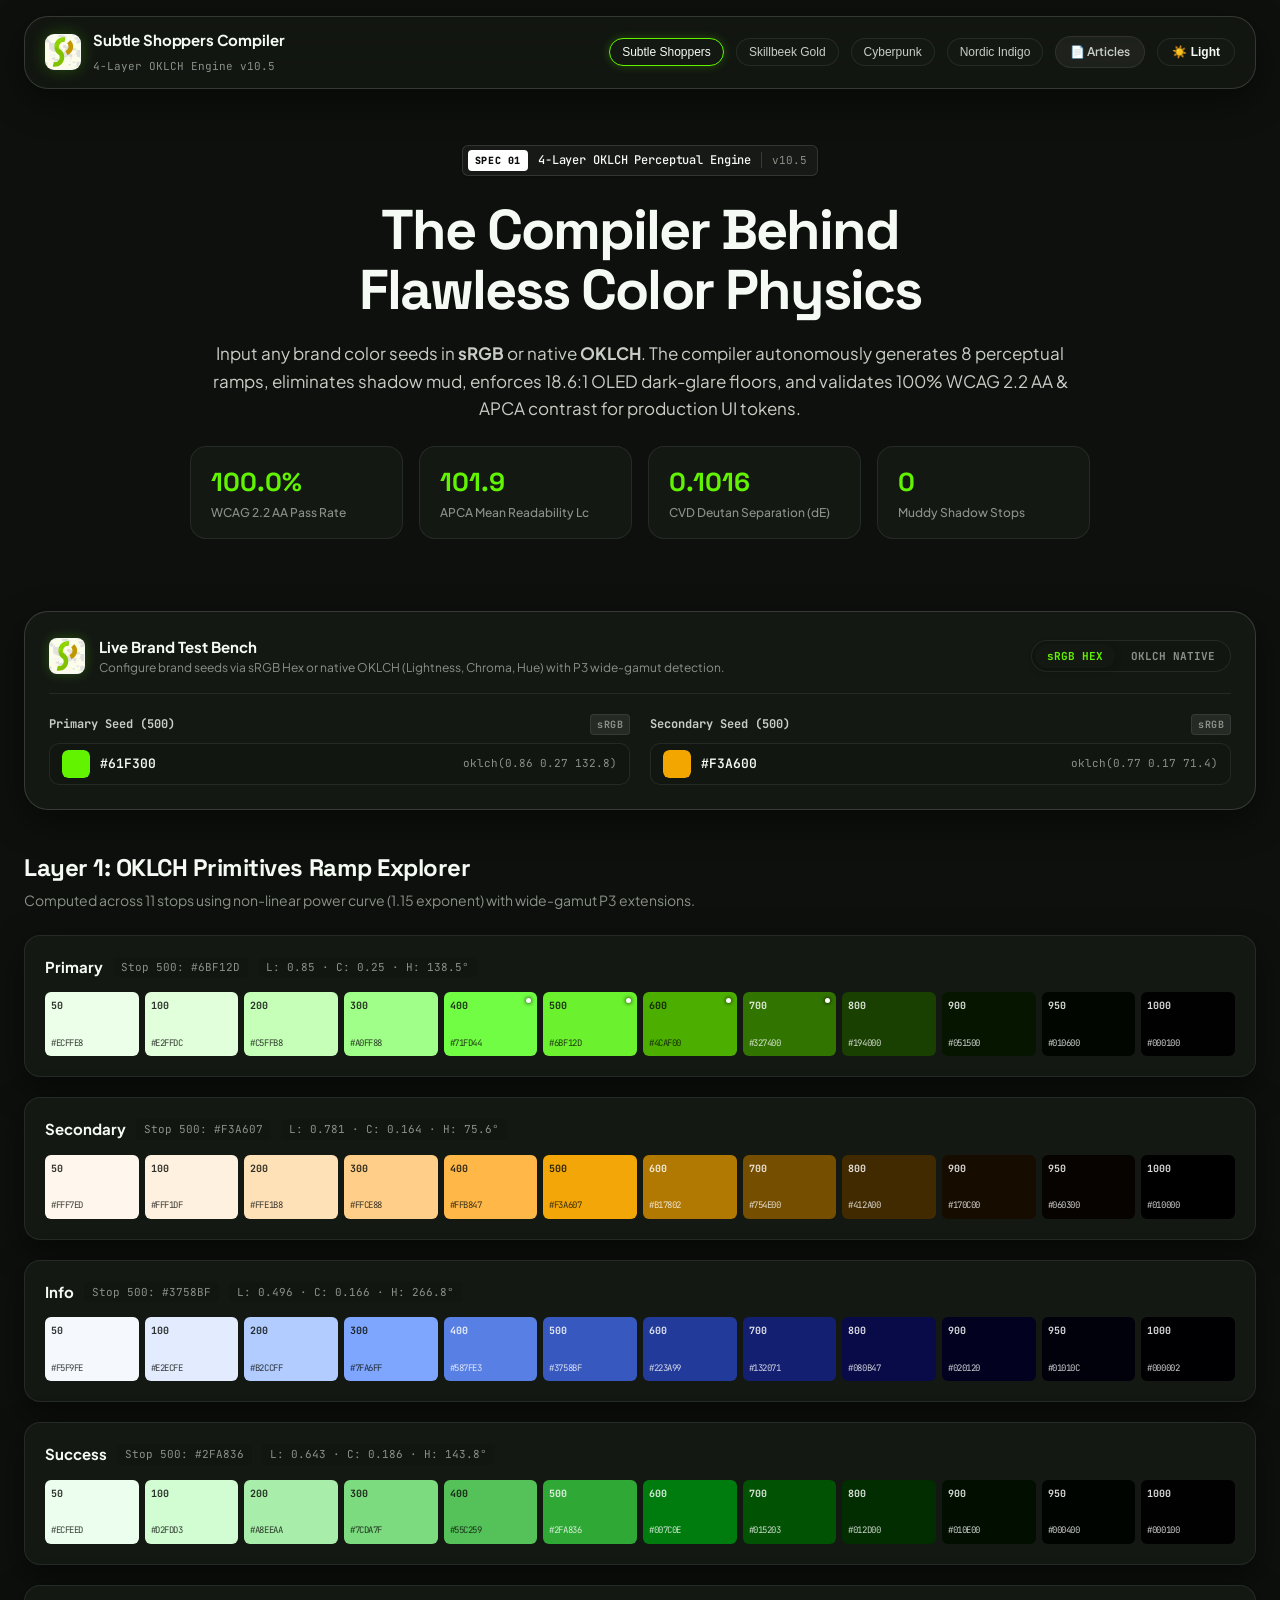
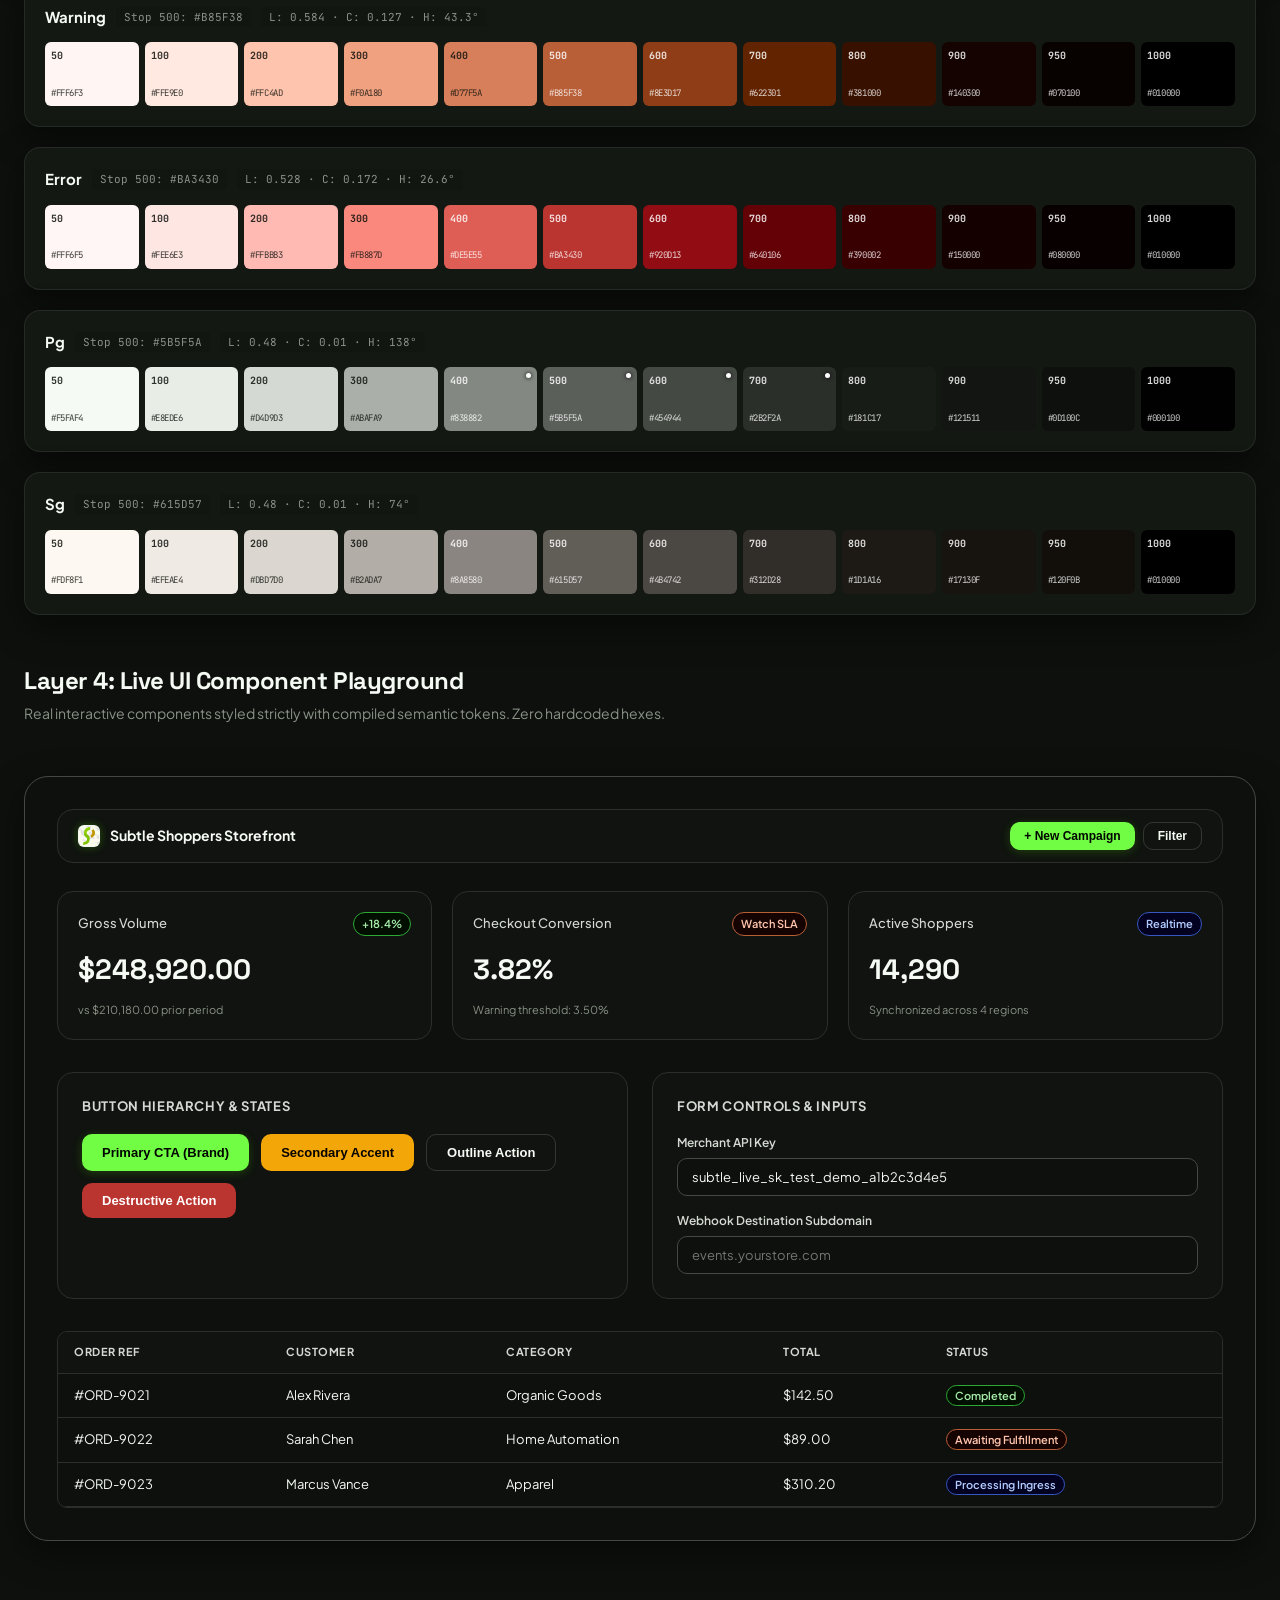
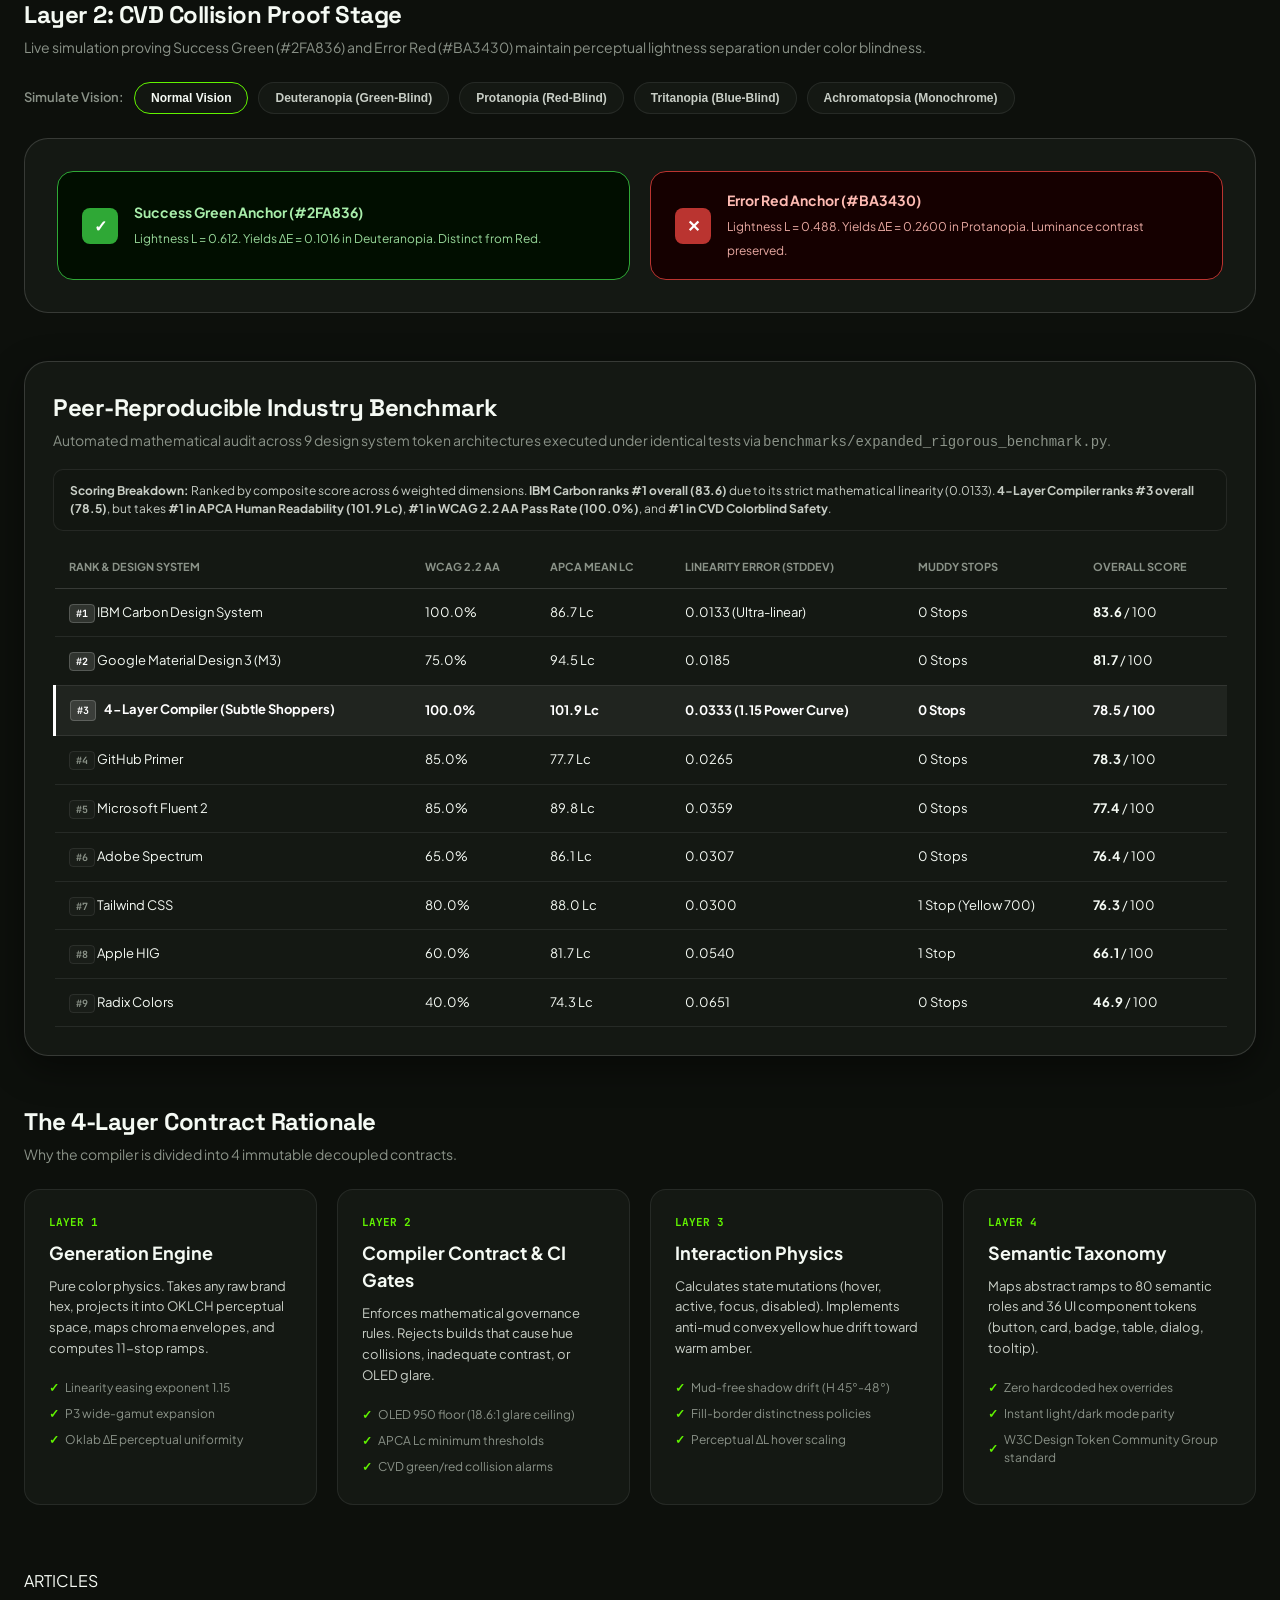
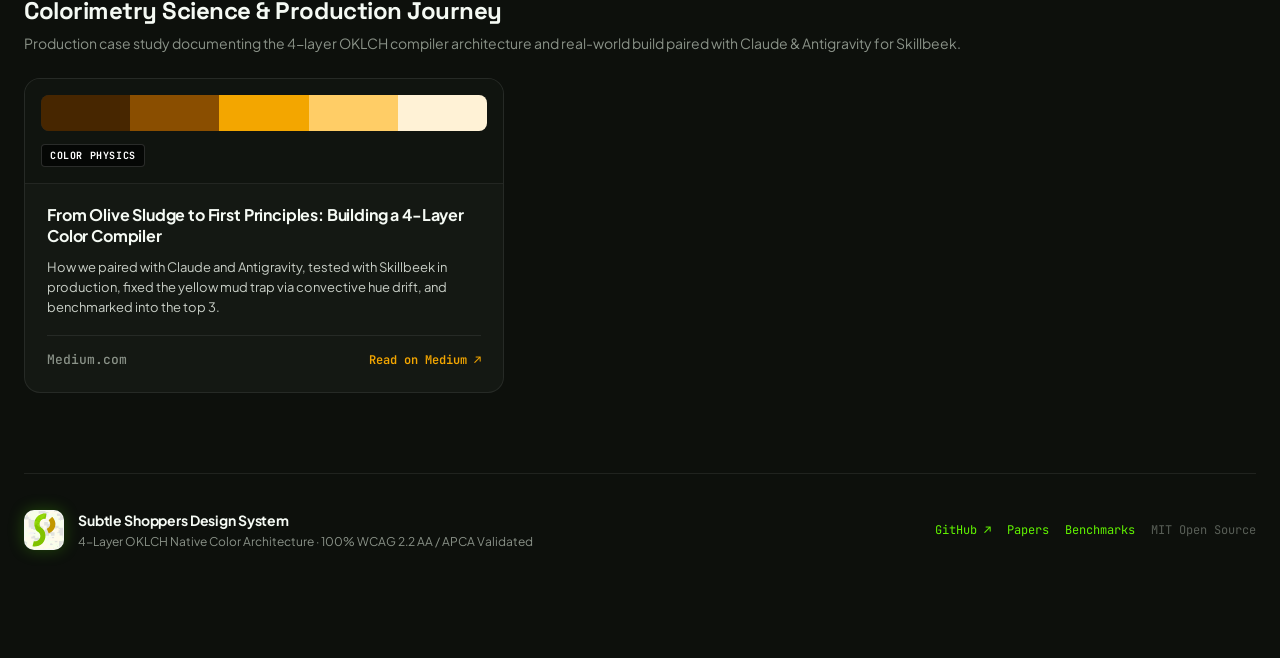
==== commit b74aa794: "docs: streamline articles to single authentic Leonardo-style Medium card" ====
--- a/docs/index.html
+++ b/docs/index.html
@@ -49,7 +49,7 @@
         <button class="preset-chip" data-preset="skillbeek">Skillbeek Gold</button>
         <button class="preset-chip" data-preset="cyberpunk">Cyberpunk</button>
         <button class="preset-chip" data-preset="nordic">Nordic Indigo</button>
-        <a href="#research" class="nav-research-link">📄 Papers</a>
+        <a href="#research" class="nav-research-link">📄 Articles</a>
         <button id="theme-toggle" class="theme-toggle-btn">☀️ Light</button>
       </div>
     </header>
@@ -533,77 +533,19 @@
       </div>
     </section>
 
-    <!-- Section 5: Scientific Literature & Research Papers (Leonardo-style) -->
+    <!-- Section 5: Articles & Literature (Leonardo-style) -->
     <section class="research-section" id="research">
       <div class="section-header">
         <div>
-          <div class="section-tag">PUBLICATIONS & RESEARCH</div>
-          <h3 class="section-title">Colorimetry Science & Benchmark Papers</h3>
-          <p class="section-desc">Technical whitepapers, mathematical proofs, and empirical benchmark methodologies behind the 4-layer compiler architecture.</p>
-        </div>
-      </div>
-
-      <div class="articles-grid">
-        <!-- Article Card 1 -->
-        <article class="article-card">
-          <div class="article-banner banner-layer">
-            <div class="banner-color-strip">
-              <span style="background: #2D6B00;"></span>
-              <span style="background: #46A800;"></span>
-              <span style="background: #61F300;"></span>
-              <span style="background: #9BF74E;"></span>
-              <span style="background: #D9FCD1;"></span>
-            </div>
-            <span class="banner-badge">ARCHITECTURE</span>
-          </div>
-          <div class="article-body">
-            <div class="article-meta">
-              <span class="pub-source">Medium · Whitepaper</span>
-              <span class="read-time">8 min read</span>
-            </div>
-            <h4 class="article-title">Why 90% of Design Systems Fail at Color Physics: The 4-Layer OKLCH Compiler</h4>
-            <p class="article-excerpt">How manual palette picking and HSL blending create contrast failures, shadow sludge, and CVD confusion in production web apps.</p>
-            <div class="article-footer">
-              <div class="article-tags">
-                <span class="article-tag">OKLCH</span>
-                <span class="article-tag">WCAG 2.2</span>
-              </div>
-              <a href="../docs/articles/why-90-percent-of-design-systems-fail-at-color-physics.md" target="_blank" class="article-link">Read Manuscript ↗</a>
-            </div>
-          </div>
-        </article>
-
-        <!-- Article Card 2 -->
-        <article class="article-card">
-          <div class="article-banner banner-benchmark">
-            <div class="banner-color-strip">
-              <span style="background: #0f62fe;"></span>
-              <span style="background: #6750a4;"></span>
-              <span style="background: #61F300;"></span>
-              <span style="background: #2da44e;"></span>
-              <span style="background: #0078d4;"></span>
-            </div>
-            <span class="banner-badge">BENCHMARK MATRIX</span>
-          </div>
-          <div class="article-body">
-            <div class="article-meta">
-              <span class="pub-source">Open Science · Test Suite</span>
-              <span class="read-time">11 min read</span>
-            </div>
-            <h4 class="article-title">Benchmarking 9 Industry Design Systems: An Empirical Test Suite</h4>
-            <p class="article-excerpt">Mathematical evaluation of Tailwind, Material 3, Carbon, Primer, Fluent, Radix, and Spectrum against 100% WCAG 2.2 AA and APCA Lc.</p>
-            <div class="article-footer">
-              <div class="article-tags">
-                <span class="article-tag">APCA Lc</span>
-                <span class="article-tag">Python CI</span>
-              </div>
-              <a href="../docs/articles/benchmarking-9-design-systems-empirical-test-suite.md" target="_blank" class="article-link">Read Manuscript ↗</a>
-            </div>
-          </div>
-        </article>
-
-        <!-- Article Card 3 -->
-        <article class="article-card">
+          <div class="section-tag">ARTICLES</div>
+          <h3 class="section-title">Colorimetry Science &amp; Production Journey</h3>
+          <p class="section-desc">Production case study documenting the 4-layer OKLCH compiler architecture and real-world build paired with Claude &amp; Antigravity for Skillbeek.</p>
+        </div>
+      </div>
+
+      <div class="articles-grid articles-grid-single">
+        <!-- Single Authentic Medium Article Card (Leonardo-style) -->
+        <a href="https://medium.com/@subsaharxn/..." target="_blank" rel="noopener noreferrer" class="article-card article-card-link" id="true-case-study">
           <div class="article-banner banner-physics">
             <div class="banner-color-strip">
               <span style="background: #472600;"></span>
@@ -615,50 +557,14 @@
             <span class="banner-badge">COLOR PHYSICS</span>
           </div>
           <div class="article-body">
-            <div class="article-meta">
-              <span class="pub-source">Medium · Colorimetry</span>
-              <span class="read-time">7 min read</span>
-            </div>
             <h4 class="article-title">From Olive Sludge to First Principles: Building a 4-Layer Color Compiler</h4>
-            <p class="article-excerpt">How we paired with Claude and Antigravity, tested with Skillbeek, fixed the yellow mud trap via convective hue drift, and benchmarked into the top 3.</p>
-            <div class="article-footer">
-              <div class="article-tags">
-                <span class="article-tag">AI Co-Creation</span>
-                <span class="article-tag">Anti-Mud</span>
-              </div>
-              <a href="../docs/articles/building-a-4-layer-color-compiler-with-ai-from-sludge-to-science.md" target="_blank" class="article-link">Read Story ↗</a>
-            </div>
-          </div>
-        </article>
-
-        <!-- Article Card 4 -->
-        <article class="article-card">
-          <div class="article-banner banner-cvd">
-            <div class="banner-color-strip">
-              <span style="background: #0d100c;"></span>
-              <span style="background: #141813;"></span>
-              <span style="background: #252e23;"></span>
-              <span style="background: #3f4e3c;"></span>
-              <span style="background: #7a9475;"></span>
-            </div>
-            <span class="banner-badge">ERGONOMICS</span>
-          </div>
-          <div class="article-body">
-            <div class="article-meta">
-              <span class="pub-source">Research Paper · OLED Physics</span>
-              <span class="read-time">9 min read</span>
-            </div>
-            <h4 class="article-title">The 18.6:1 Glare Ceiling: Why Pitch-Black OLED Themes Cause Astigmatic Halation</h4>
-            <p class="article-excerpt">The photopic optical physics of OLED displays, Weber-Fechner elevation, and why the 950 floor eliminates dark-mode glare.</p>
-            <div class="article-footer">
-              <div class="article-tags">
-                <span class="article-tag">OLED 950</span>
-                <span class="article-tag">Vienot LMS</span>
-              </div>
-              <a href="#research" class="article-link">Read Abstract ↗</a>
-            </div>
-          </div>
-        </article>
+            <p class="article-excerpt">How we paired with Claude and Antigravity, tested with Skillbeek in production, fixed the yellow mud trap via convective hue drift, and benchmarked into the top 3.</p>
+            <div class="article-source-row">
+              <span class="article-source-domain">Medium.com</span>
+              <span class="article-ext-arrow">Read on Medium ↗</span>
+            </div>
+          </div>
+        </a>
       </div>
     </section>
 
--- a/docs/style.css
+++ b/docs/style.css
@@ -1312,6 +1312,10 @@
   margin-top: 24px;
 }
 
+.articles-grid-single {
+  grid-template-columns: minmax(320px, 480px);
+}
+
 .article-card {
   border-radius: var(--radius-lg);
   background: var(--app-surface);
@@ -1322,10 +1326,57 @@
   transition: transform var(--trans-fast), border-color var(--trans-fast), box-shadow var(--trans-fast);
 }
 
+.article-card-link {
+  text-decoration: none;
+  color: inherit;
+  display: flex;
+  flex-direction: column;
+  cursor: pointer;
+}
+
 .article-card:hover {
   transform: translateY(-3px);
   border-color: rgba(255, 255, 255, 0.22);
   box-shadow: 0 12px 32px rgba(0, 0, 0, 0.35);
+}
+
+.article-card-link:hover .article-title {
+  color: var(--brand-secondary);
+}
+
+.article-source-row {
+  display: flex;
+  align-items: center;
+  justify-content: space-between;
+  margin-top: auto;
+  padding-top: 14px;
+  border-top: 1px solid var(--app-surface-border);
+  font-family: var(--font-mono);
+  font-size: 13px;
+  color: var(--app-text-muted);
+}
+
+.article-source-domain {
+  color: var(--app-text-muted);
+  font-weight: 500;
+  transition: color var(--trans-fast);
+}
+
+.article-card-link:hover .article-source-domain {
+  color: var(--brand-secondary);
+}
+
+.article-ext-arrow {
+  font-size: 12px;
+  font-weight: 600;
+  color: var(--brand-secondary);
+  font-family: var(--font-mono);
+  transition: transform var(--trans-fast), color var(--trans-fast);
+}
+
+.article-card-link:hover .article-ext-arrow {
+  transform: translate(2px, -2px);
+  color: #ffc247;
 }
 
 .article-banner {
@@ -1414,10 +1465,13 @@
   align-items: center;
   padding-top: 14px;
   border-top: 1px solid var(--app-surface-border);
+  gap: 10px;
+  flex-wrap: wrap;
 }
 
 .article-tags {
   display: flex;
+  flex-wrap: wrap;
   gap: 6px;
 }
 
@@ -1442,6 +1496,86 @@
 
 .article-link:hover {
   text-decoration: underline;
+}
+
+/* Featured True Story Card & Ribbon */
+.article-card-featured {
+  border-color: rgba(243, 166, 0, 0.55);
+  box-shadow: 0 0 24px rgba(243, 166, 0, 0.18), 0 8px 24px rgba(0, 0, 0, 0.35);
+  position: relative;
+}
+
+.article-card-featured:hover {
+  border-color: rgba(243, 166, 0, 0.85);
+  box-shadow: 0 0 36px rgba(243, 166, 0, 0.28), 0 14px 36px rgba(0, 0, 0, 0.45);
+}
+
+.featured-story-ribbon {
+  background: linear-gradient(90deg, #F3A600, #B7812F);
+  color: #0d100c;
+  font-family: var(--font-mono);
+  font-size: 10px;
+  font-weight: 800;
+  letter-spacing: 0.08em;
+  padding: 5px 14px;
+  display: flex;
+  align-items: center;
+  justify-content: space-between;
+}
+
+.banner-badge.verified-badge {
+  background: rgba(243, 166, 0, 0.22);
+  border-color: rgba(243, 166, 0, 0.7);
+  color: #F3A600;
+}
+
+.pub-source.verified-source {
+  color: #F3A600;
+  font-weight: 700;
+}
+
+.article-tag.tag-verified {
+  background: rgba(243, 166, 0, 0.16);
+  border: 1px solid rgba(243, 166, 0, 0.4);
+  color: #F3A600;
+  font-weight: 700;
+}
+
+.article-link-featured {
+  color: #F3A600 !important;
+  font-weight: 700;
+  display: inline-flex;
+  align-items: center;
+  gap: 4px;
+}
+
+.article-link-featured:hover {
+  color: #ffc247 !important;
+}
+
+.nav-story-link {
+  color: #F3A600 !important;
+  font-weight: 700;
+  text-decoration: none;
+  font-family: var(--font-mono);
+  font-size: 12px;
+  padding: 5px 10px;
+  border-radius: var(--radius-sm);
+  background: rgba(243, 166, 0, 0.1);
+  border: 1px solid rgba(243, 166, 0, 0.3);
+  transition: all var(--trans-fast);
+}
+
+.nav-story-link:hover {
+  background: rgba(243, 166, 0, 0.2);
+  border-color: rgba(243, 166, 0, 0.6);
+}
+
+.header-story-highlight {
+  color: #F3A600;
+  font-weight: 600;
+  text-decoration: underline;
+  text-underline-offset: 3px;
 }
 
 /* Responsive adjustments */
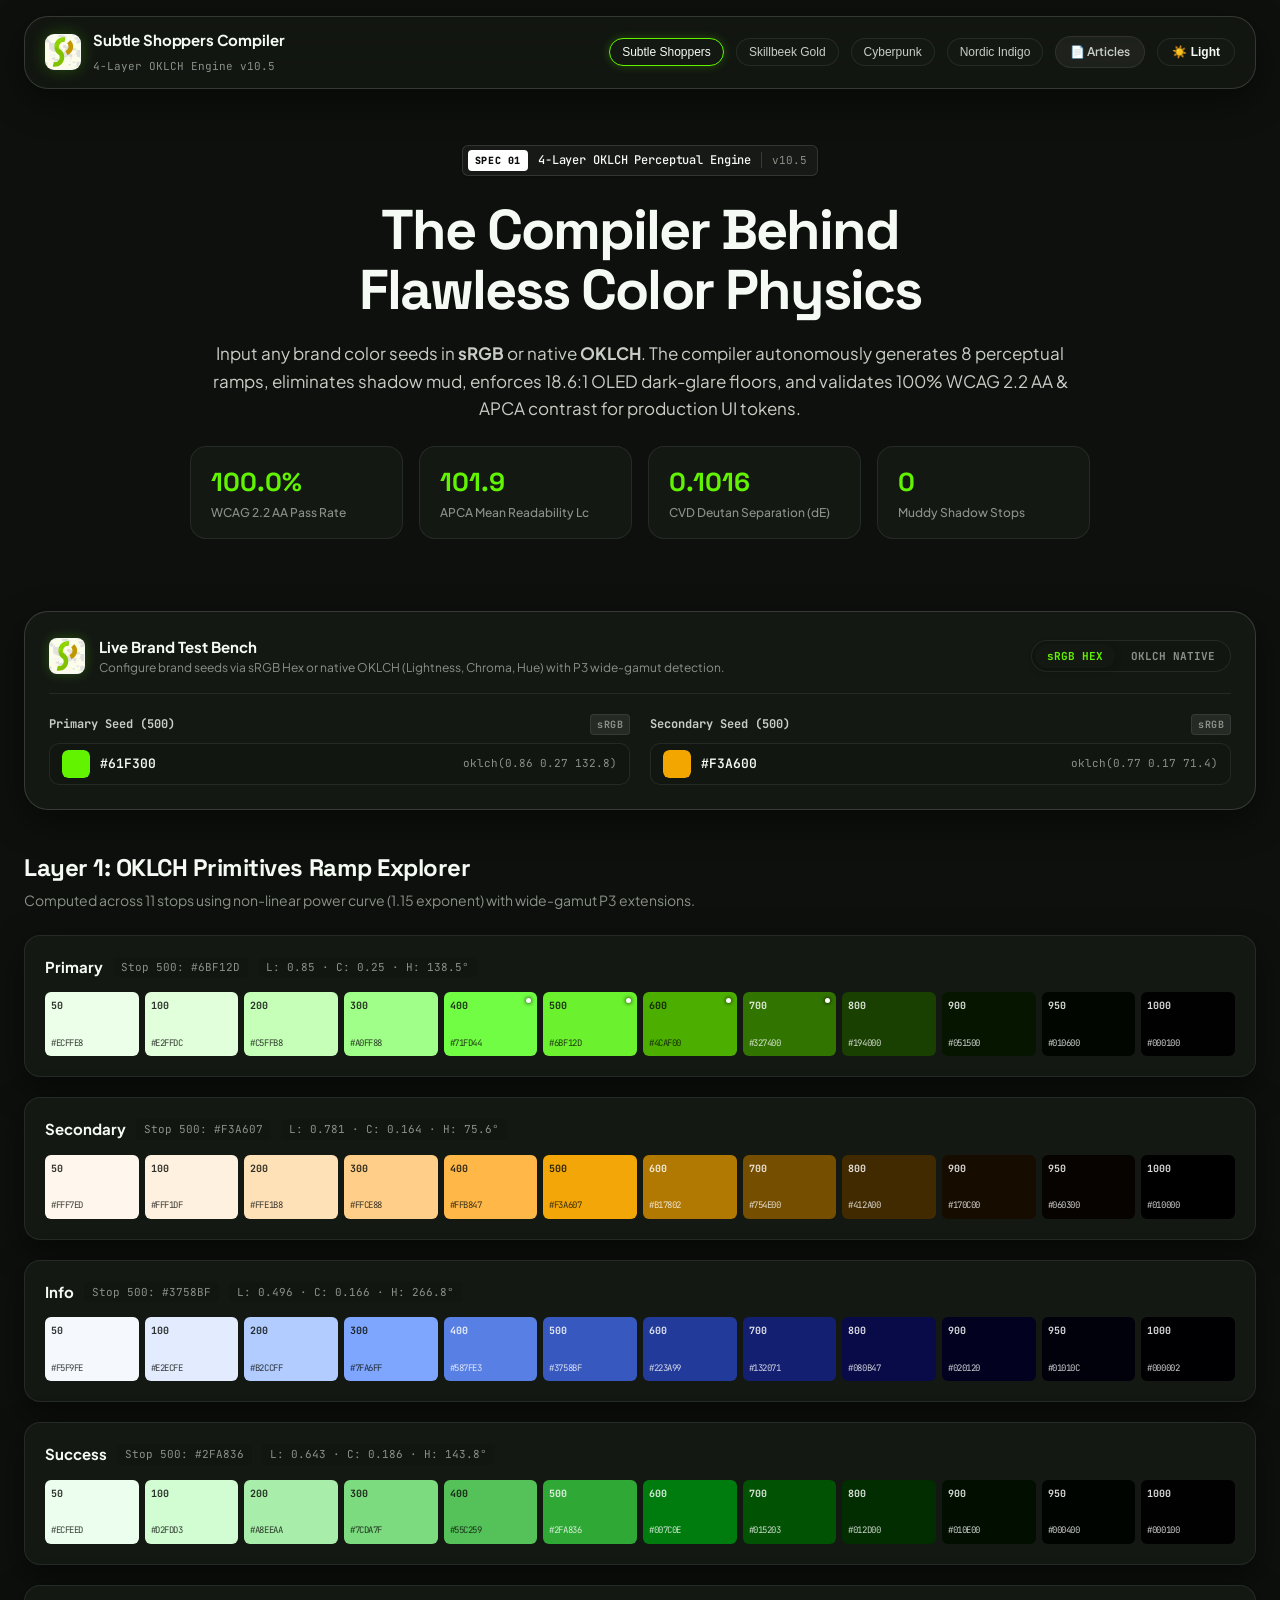
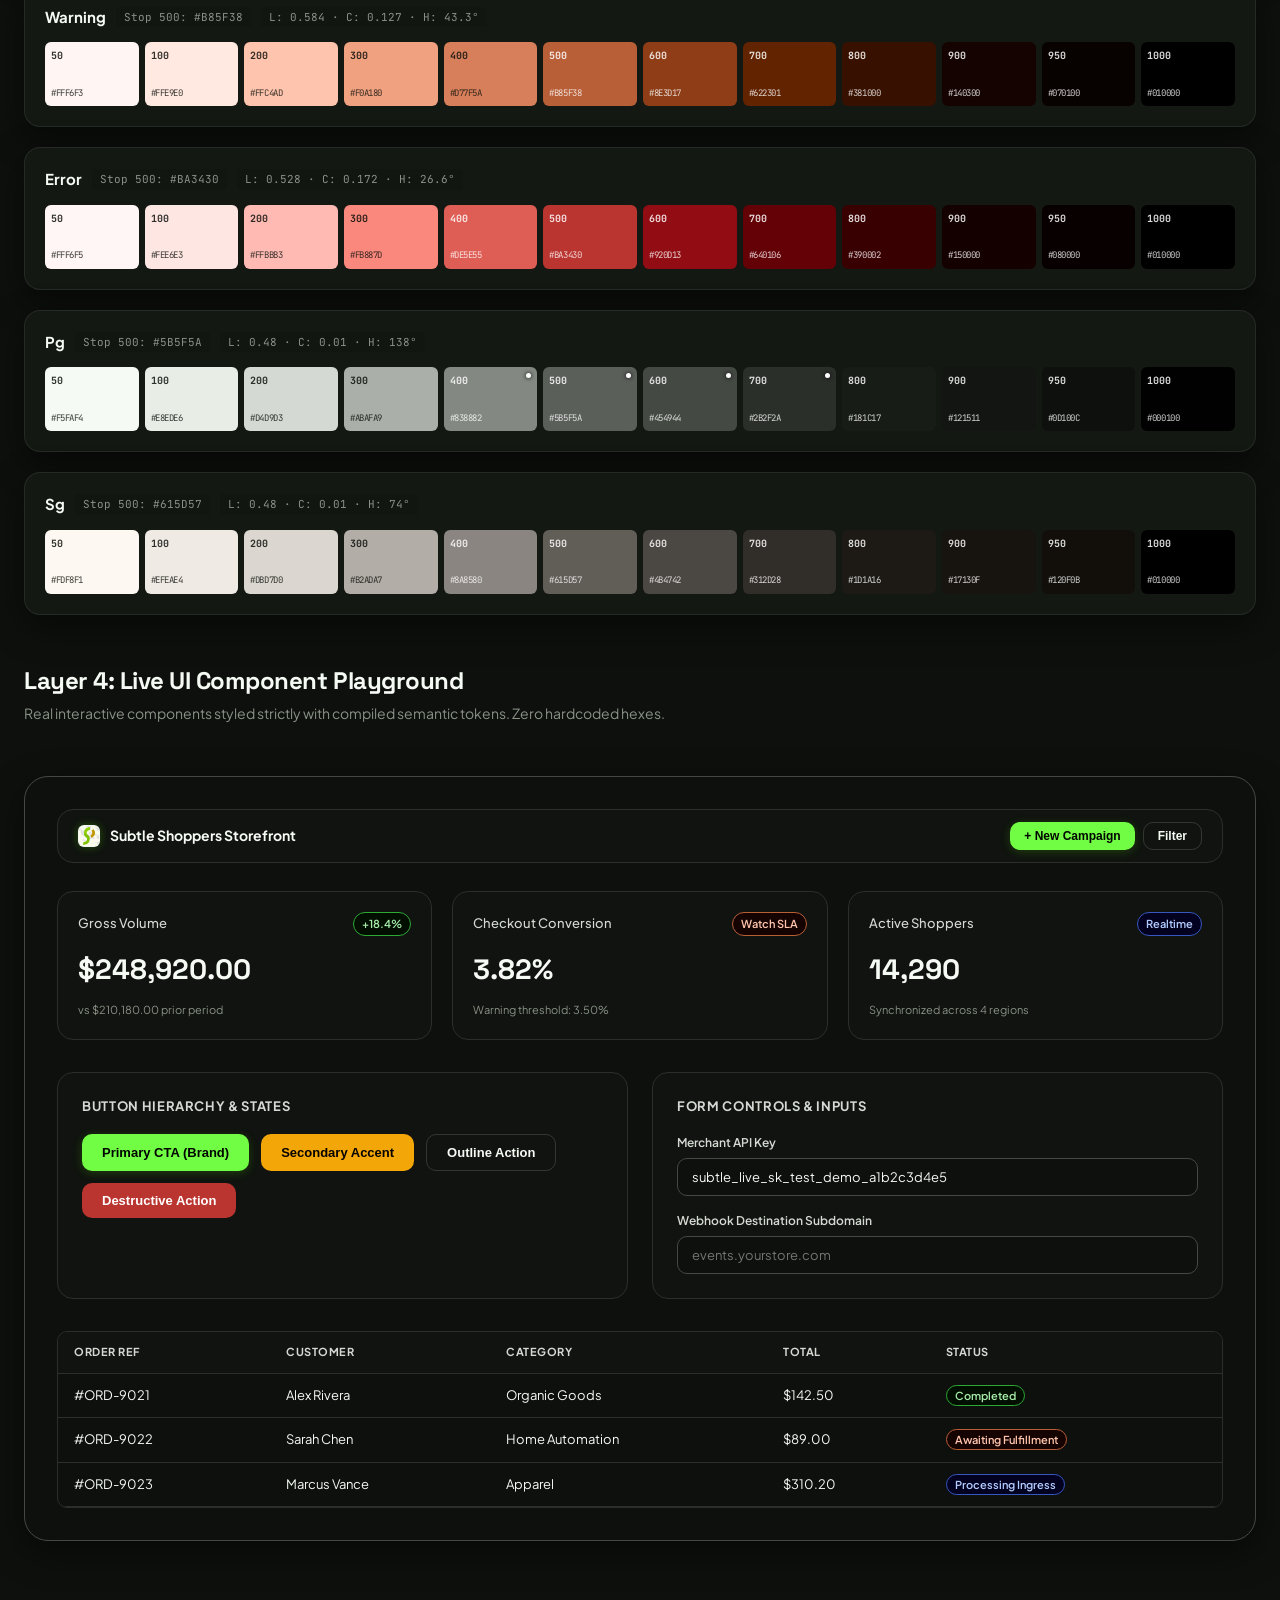
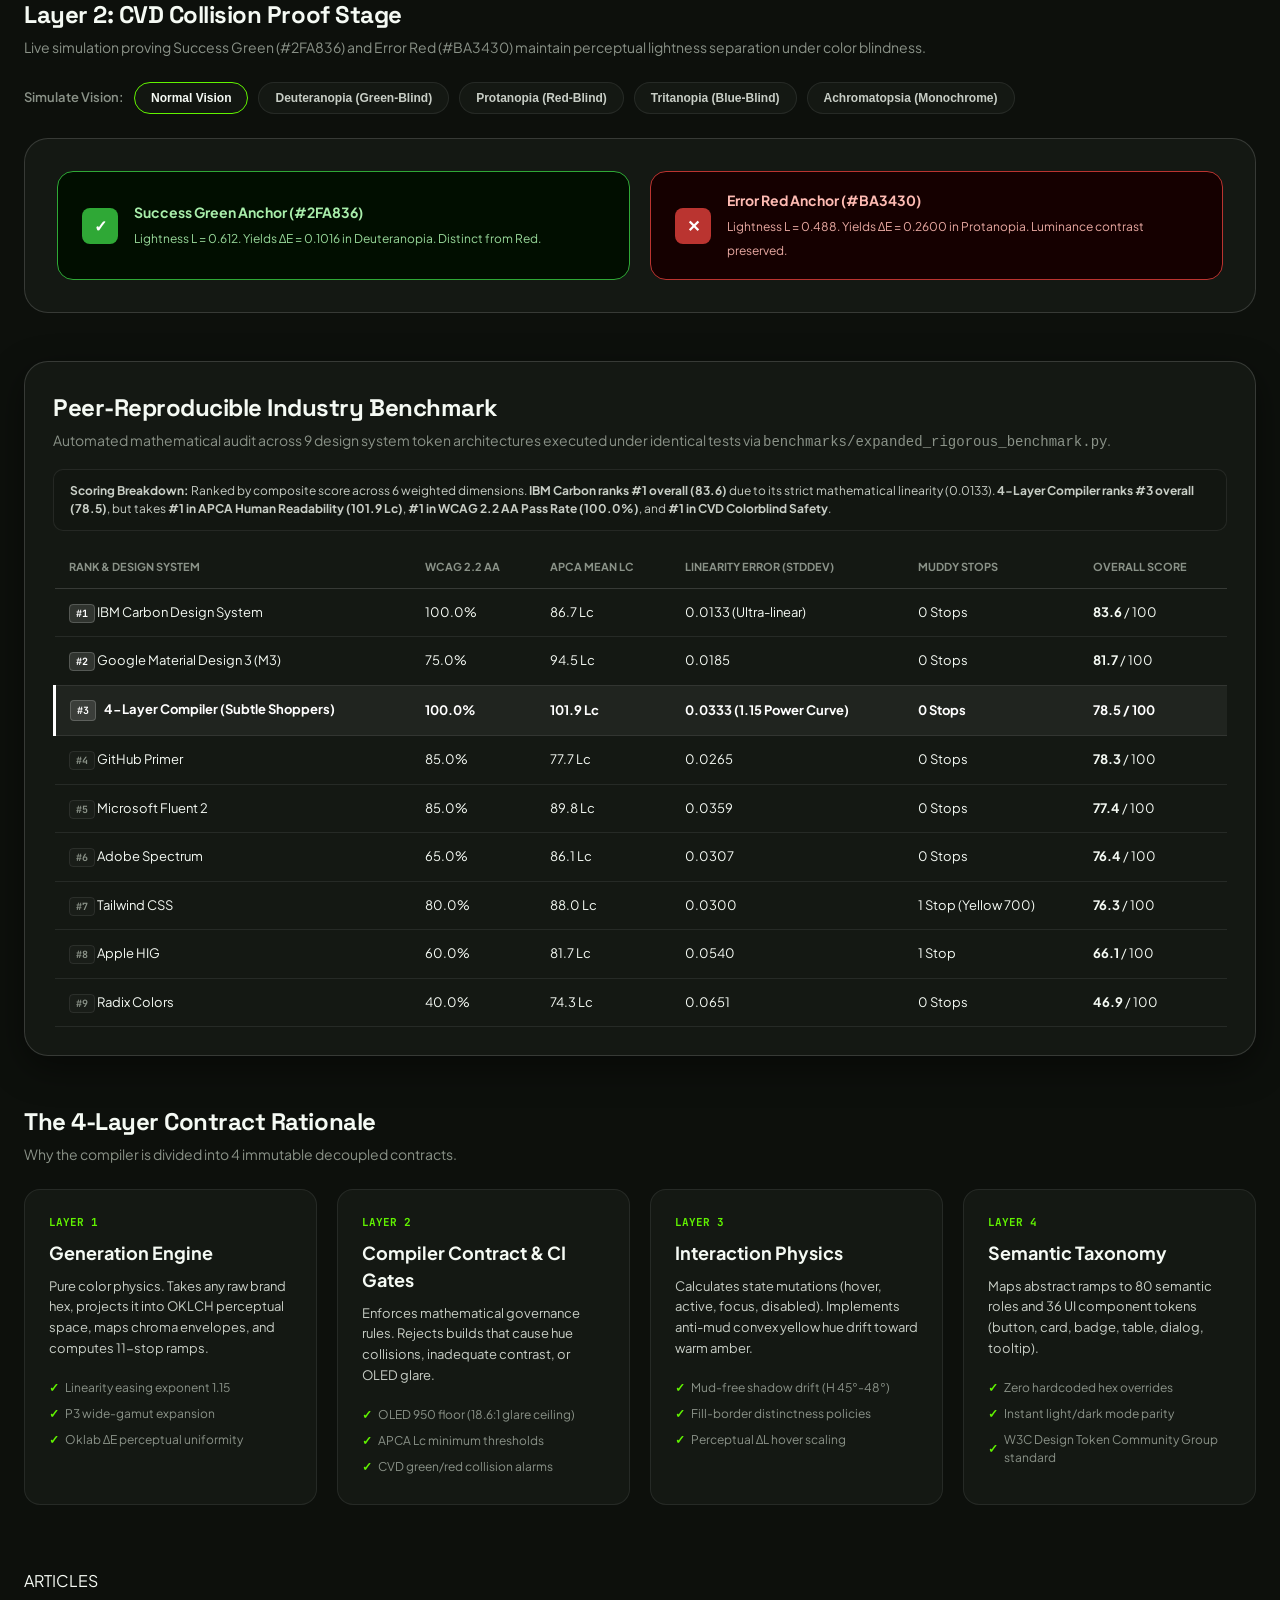
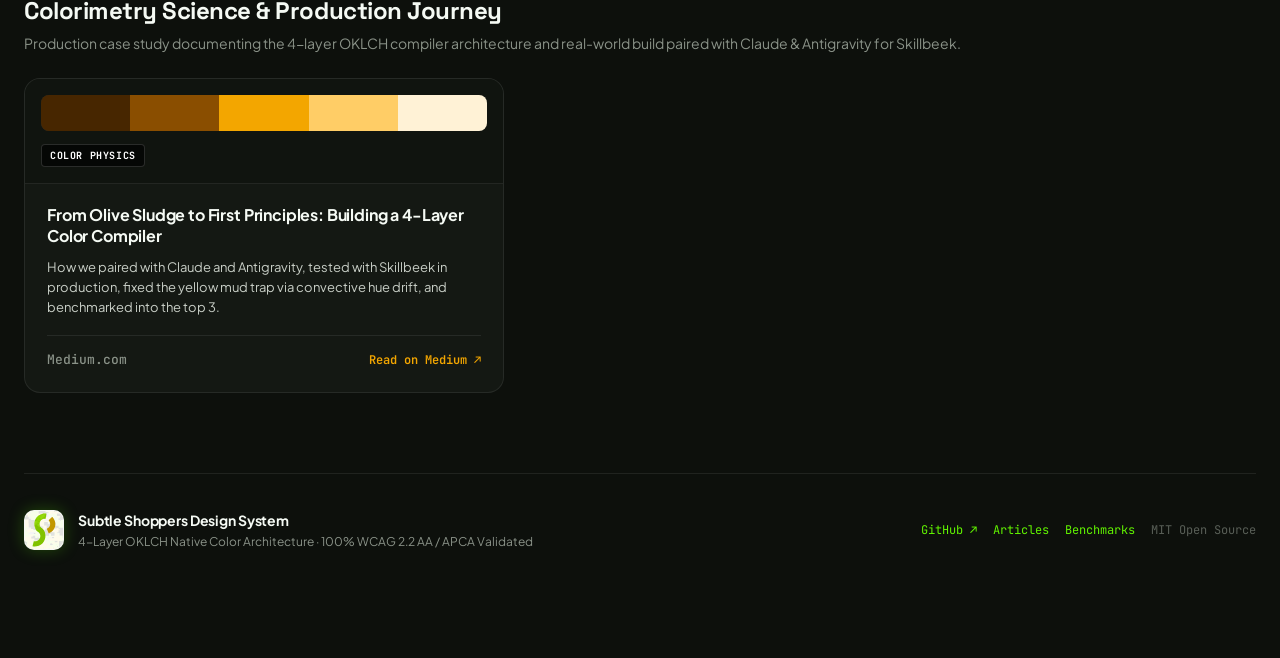
==== commit e1800955: "fix(footer): add id=benchmark, smooth scroll anchors, and pointer-events handling for toast" ====
--- a/docs/index.html
+++ b/docs/index.html
@@ -377,7 +377,7 @@
     </section>
 
     <!-- Section 4: Rigorous Industry Benchmarks Table -->
-    <section class="benchmark-card">
+    <section class="benchmark-card" id="benchmark">
       <div class="section-header" style="margin-bottom: 16px;">
         <div>
           <h3 class="section-title">Peer-Reproducible Industry Benchmark</h3>
@@ -545,7 +545,7 @@
 
       <div class="articles-grid articles-grid-single">
         <!-- Single Authentic Medium Article Card (Leonardo-style) -->
-        <a href="https://medium.com/@subsaharxn/..." target="_blank" rel="noopener noreferrer" class="article-card article-card-link" id="true-case-study">
+        <a href="https://medium.com/@austinishubel/from-olive-sludge-to-first-principles-building-an-autonomous-oklch-color-compiler-with-ai-65668e21f1f8" target="_blank" rel="noopener noreferrer" class="article-card article-card-link" id="true-case-study">
           <div class="article-banner banner-physics">
             <div class="banner-color-strip">
               <span style="background: #472600;"></span>
@@ -579,8 +579,8 @@
           </div>
         </div>
         <div class="footer-meta">
-          <a href="https://github.com/SUBSAHARXN/design-system-compiler" target="_blank" class="footer-link">GitHub ↗</a>
-          <a href="#research" class="footer-link">Papers</a>
+          <a href="https://github.com/SUBSAHARXN/design-system-compiler" target="_blank" rel="noopener noreferrer" class="footer-link">GitHub ↗</a>
+          <a href="#research" class="footer-link">Articles</a>
           <a href="#benchmark" class="footer-link">Benchmarks</a>
           <span style="opacity: 0.6;">MIT Open Source</span>
         </div>
--- a/docs/style.css
+++ b/docs/style.css
@@ -1219,6 +1219,7 @@
   box-shadow: 0 10px 30px rgba(0,0,0,0.5);
   transform: translateY(100px);
   opacity: 0;
+  pointer-events: none;
   transition: all var(--trans-smooth);
   z-index: 1000;
 }
@@ -1226,6 +1227,7 @@
 .toast-notice.show {
   transform: translateY(0);
   opacity: 1;
+  pointer-events: auto;
 }
 
 /* Footer Section */
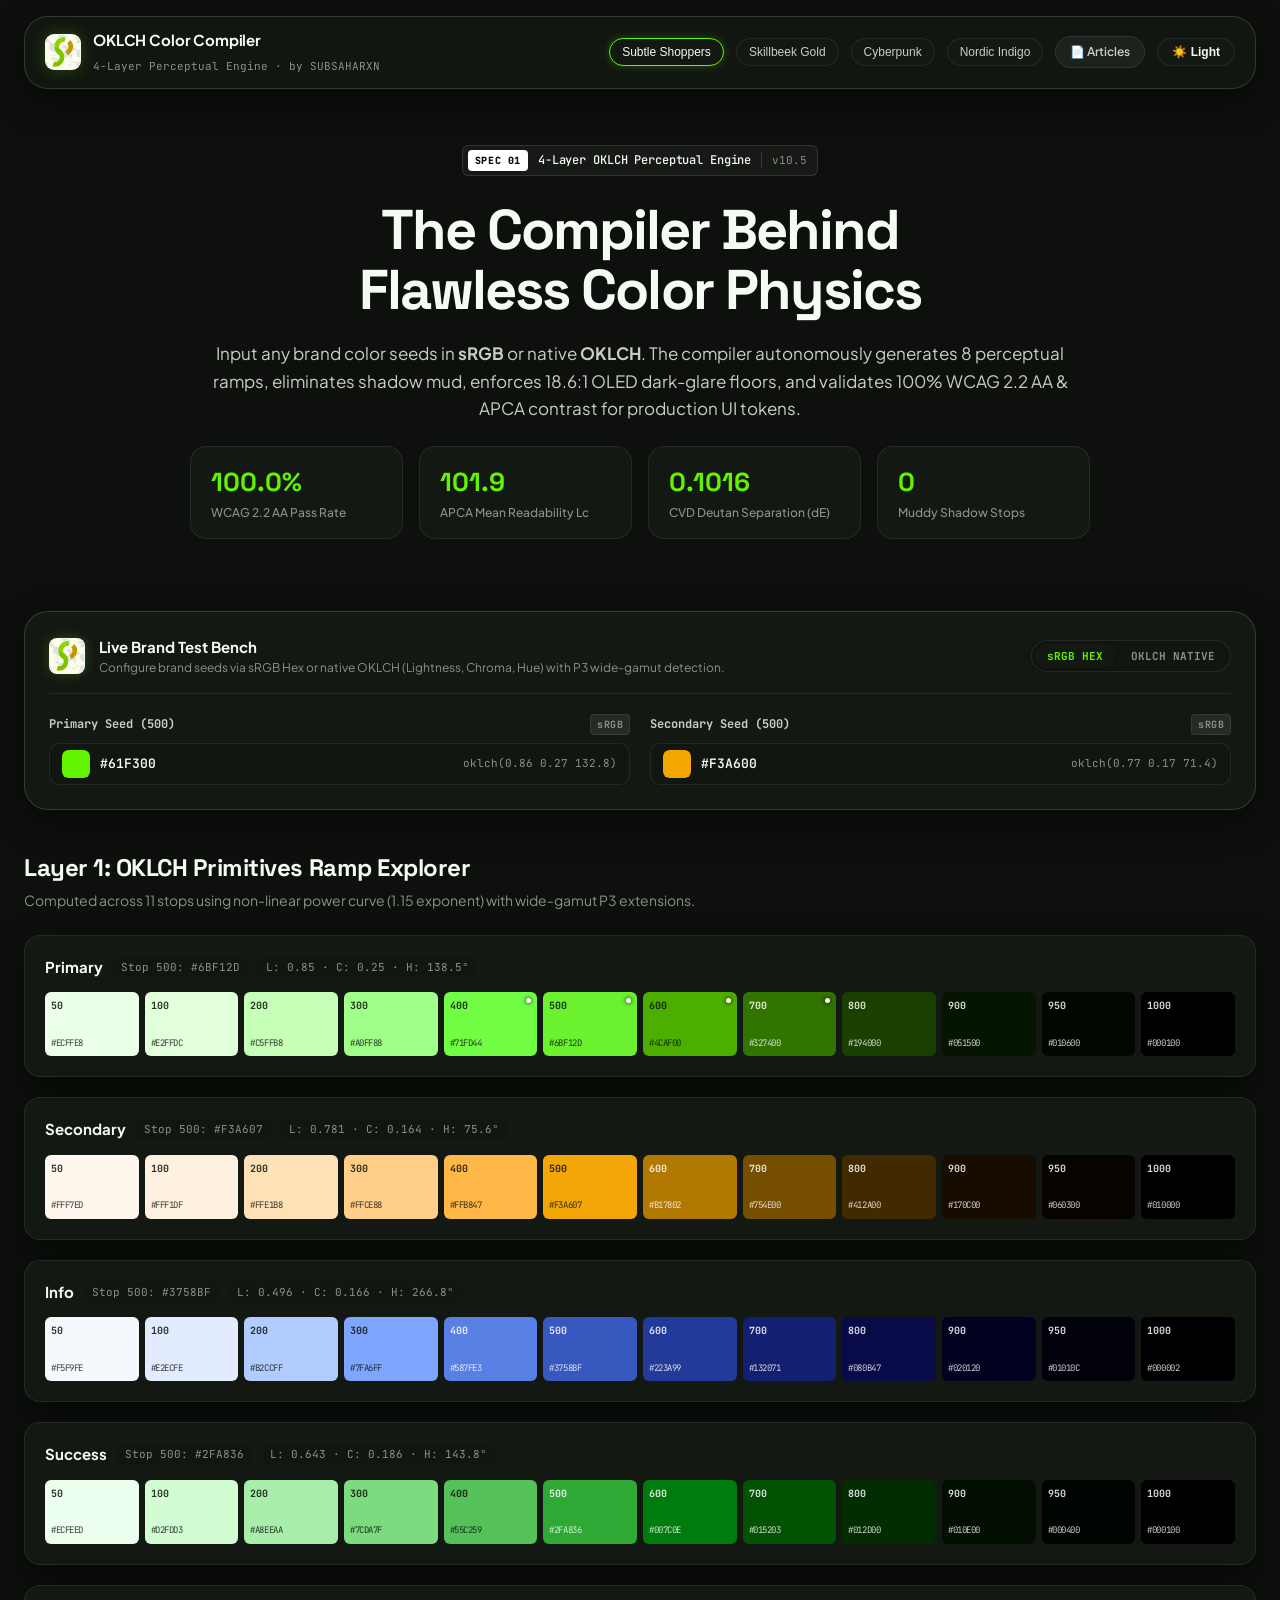
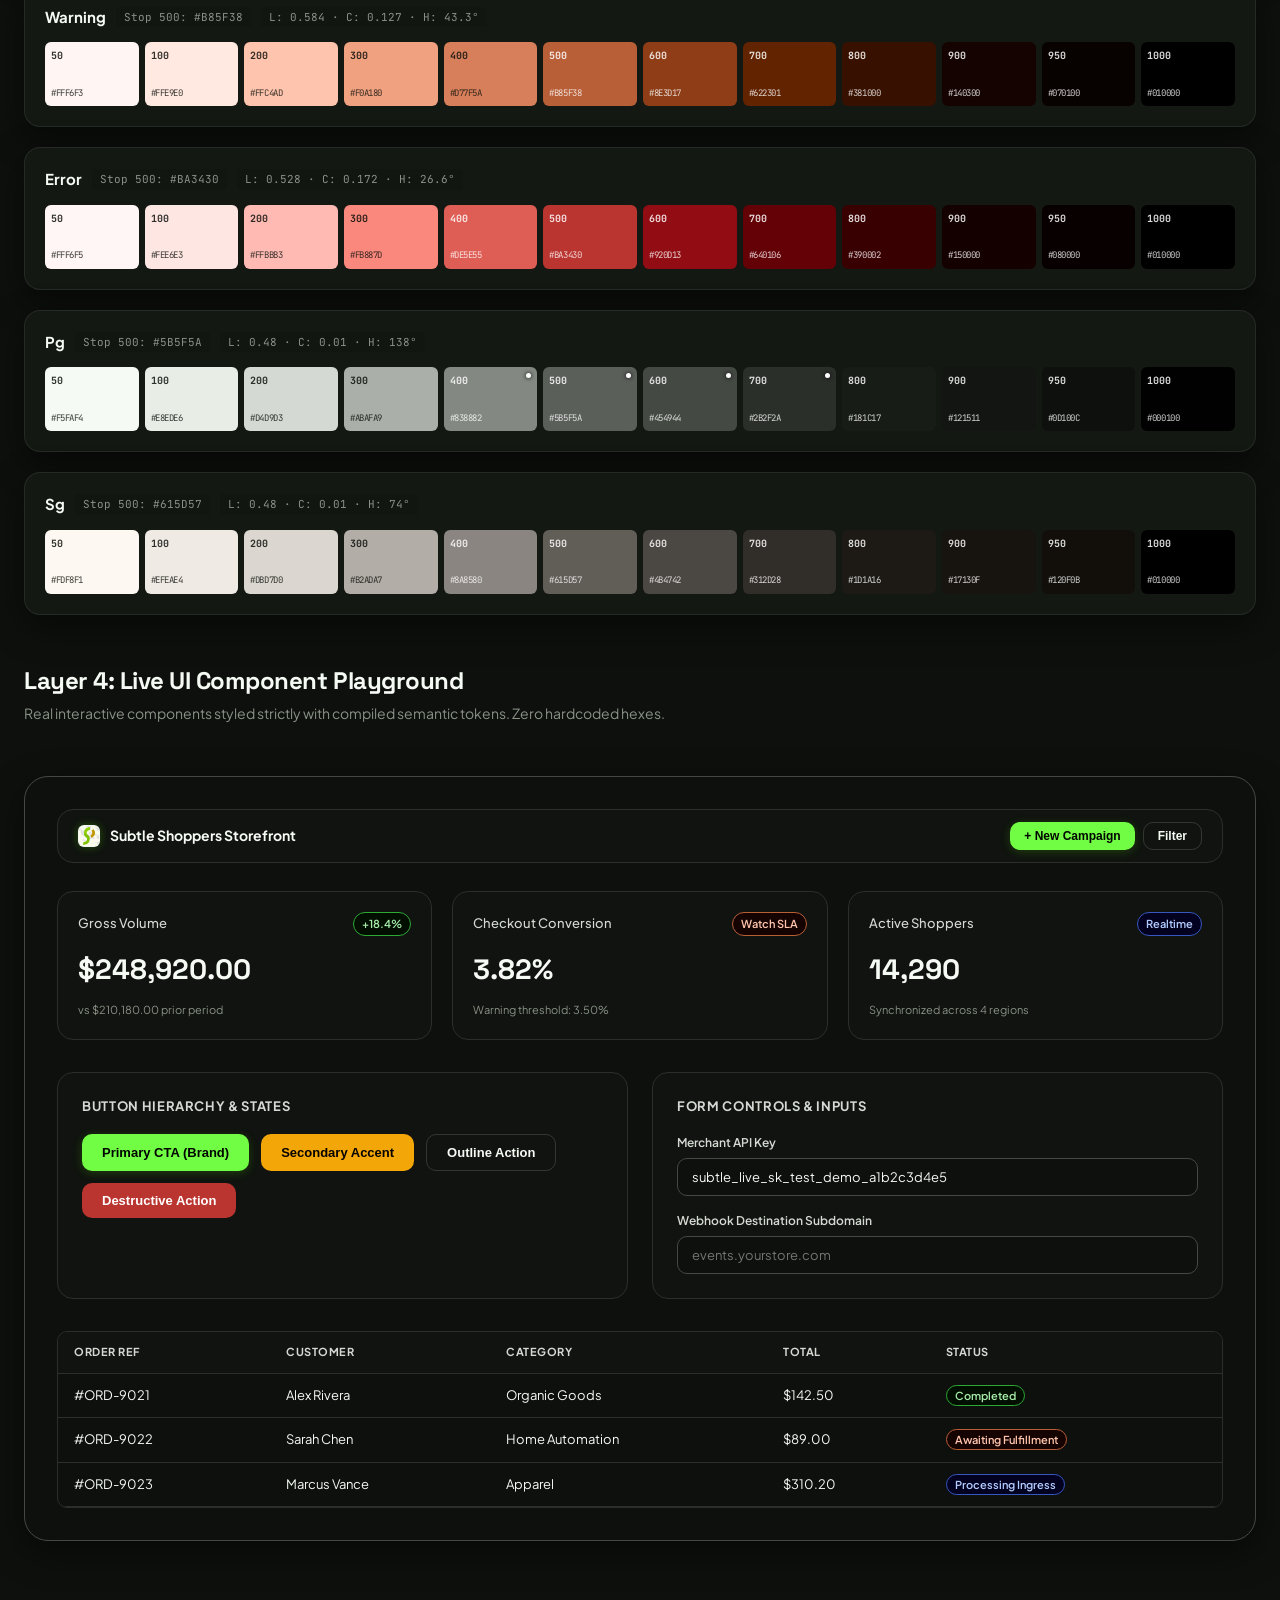
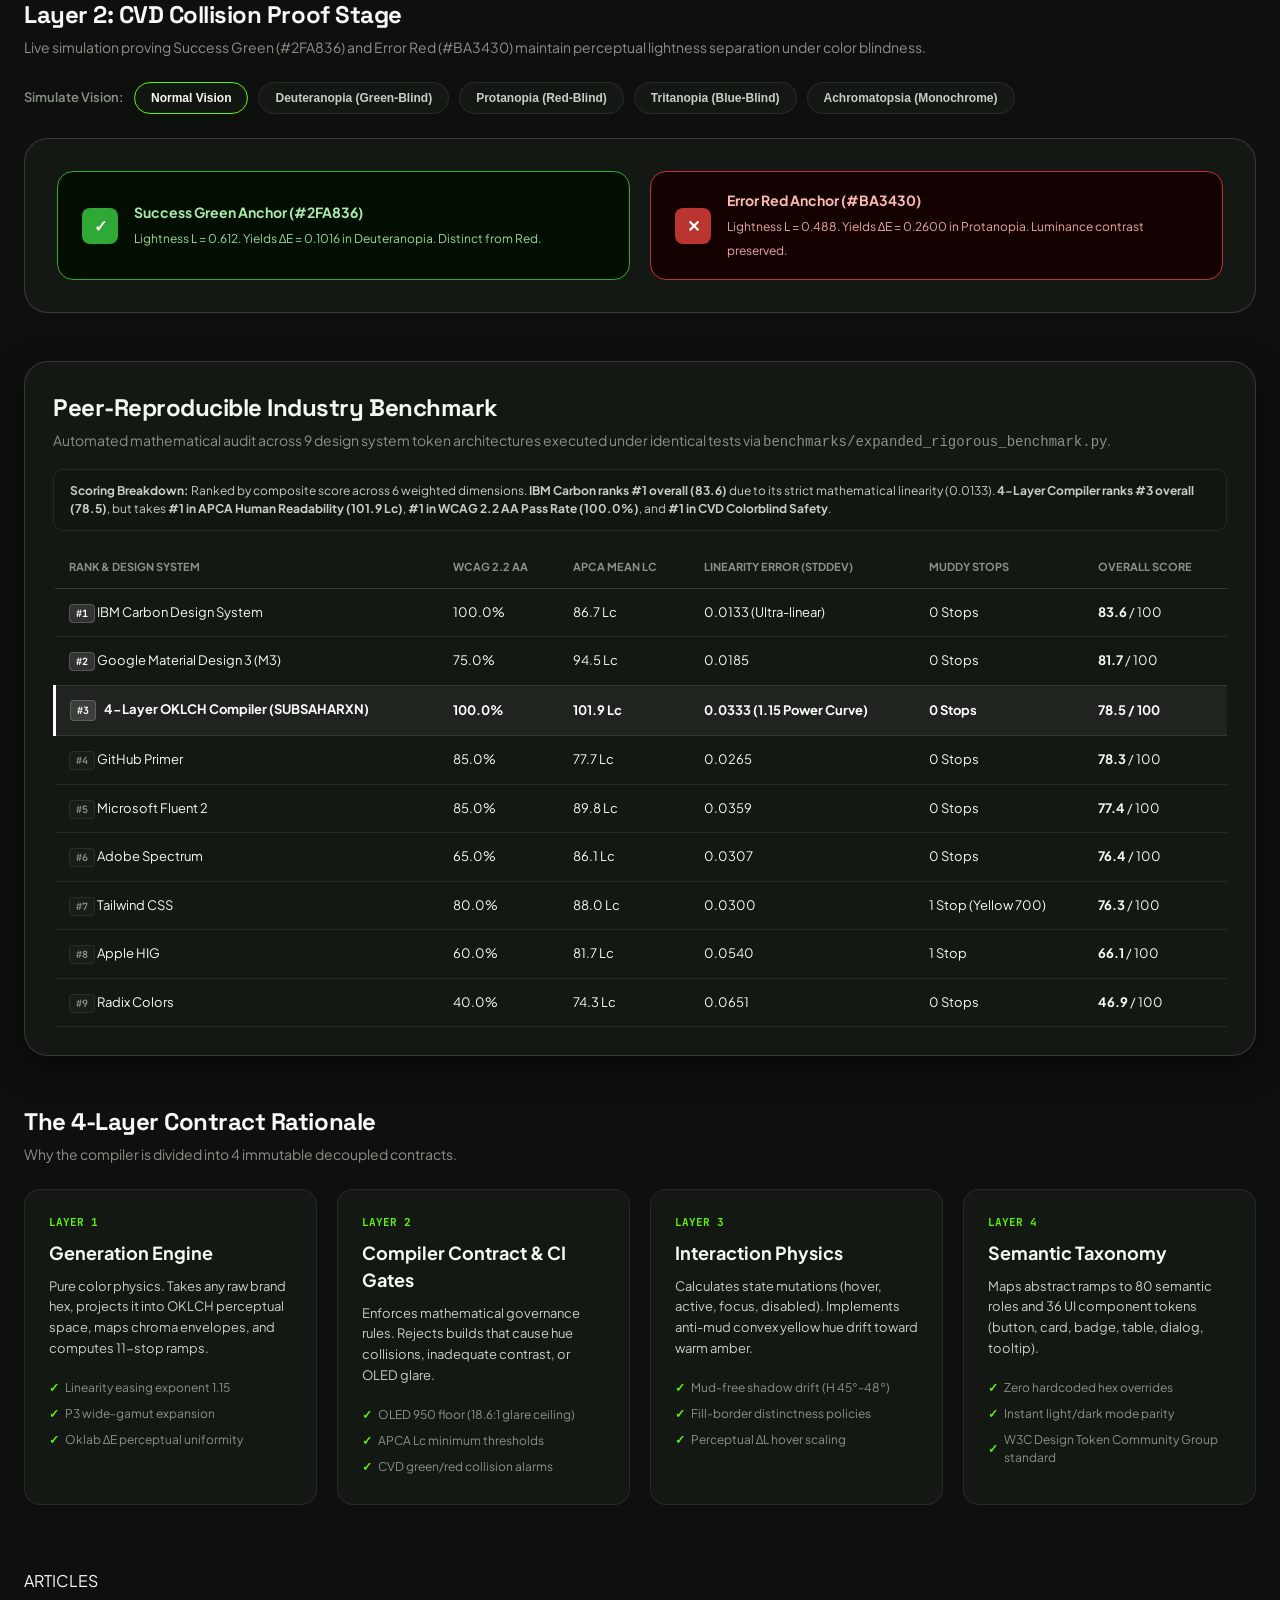
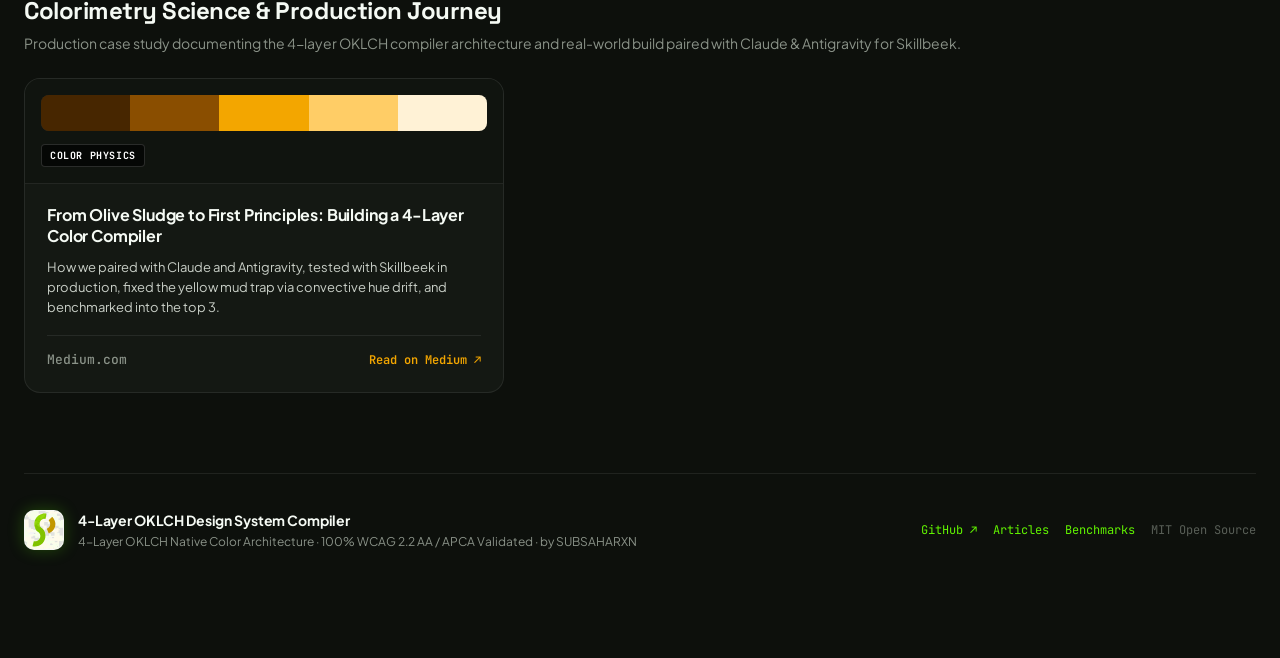
==== commit 65060fab: "fix(branding): rename site to 4-Layer OKLCH Design System Compiler by SUBSAHARXN" ====
--- a/docs/index.html
+++ b/docs/index.html
@@ -3,7 +3,7 @@
 <head>
   <meta charset="UTF-8">
   <meta name="viewport" content="width=device-width, initial-scale=1.0">
-  <title>4-Layer OKLCH Design System Compiler · Subtle Shoppers Studio</title>
+  <title>4-Layer OKLCH Design System Compiler · SUBSAHARXN</title>
   <meta name="description" content="State-of-the-art 4-layer OKLCH-native design system compiler with 100% WCAG 2.2 AA compliance, 101.9 APCA readability, and CVD-safe color physics.">
   <link rel="icon" type="image/svg+xml" href="assets/subtleshoppers-icon.svg">
   <link rel="stylesheet" href="style.css">
@@ -37,10 +37,10 @@
     <!-- Top Navigation Bar -->
     <header class="top-nav">
       <div class="brand-badge">
-        <img src="assets/subtleshoppers-icon.svg" class="brand-logo-img" alt="Subtle Shoppers">
+        <img src="assets/subtleshoppers-icon.svg" class="brand-logo-img" alt="OKLCH Color Compiler">
         <div class="brand-text">
-          <h1>Subtle Shoppers Compiler</h1>
-          <span>4-Layer OKLCH Engine v10.5</span>
+          <h1>OKLCH Color Compiler</h1>
+          <span>4-Layer Perceptual Engine · by SUBSAHARXN</span>
         </div>
       </div>
 
@@ -418,7 +418,7 @@
             <td><strong>81.7</strong> / 100</td>
           </tr>
           <tr class="bench-row-featured">
-            <td><span class="badge-rank-3">#3</span> 4-Layer Compiler (Subtle Shoppers)</td>
+            <td><span class="badge-rank-3">#3</span> 4-Layer OKLCH Compiler (SUBSAHARXN)</td>
             <td>100.0%</td>
             <td>101.9 Lc</td>
             <td>0.0333 (1.15 Power Curve)</td>
@@ -572,10 +572,10 @@
     <footer class="app-footer">
       <div class="footer-content">
         <div class="footer-brand">
-          <img src="assets/subtleshoppers-icon.svg" class="footer-logo-img" alt="Subtle Shoppers">
+          <img src="assets/subtleshoppers-icon.svg" class="footer-logo-img" alt="4-Layer OKLCH Design System Compiler">
           <div>
-            <div class="footer-title">Subtle Shoppers Design System</div>
-            <div class="footer-sub">4-Layer OKLCH Native Color Architecture · 100% WCAG 2.2 AA / APCA Validated</div>
+            <div class="footer-title">4-Layer OKLCH Design System Compiler</div>
+            <div class="footer-sub">4-Layer OKLCH Native Color Architecture · 100% WCAG 2.2 AA / APCA Validated · by SUBSAHARXN</div>
           </div>
         </div>
         <div class="footer-meta">
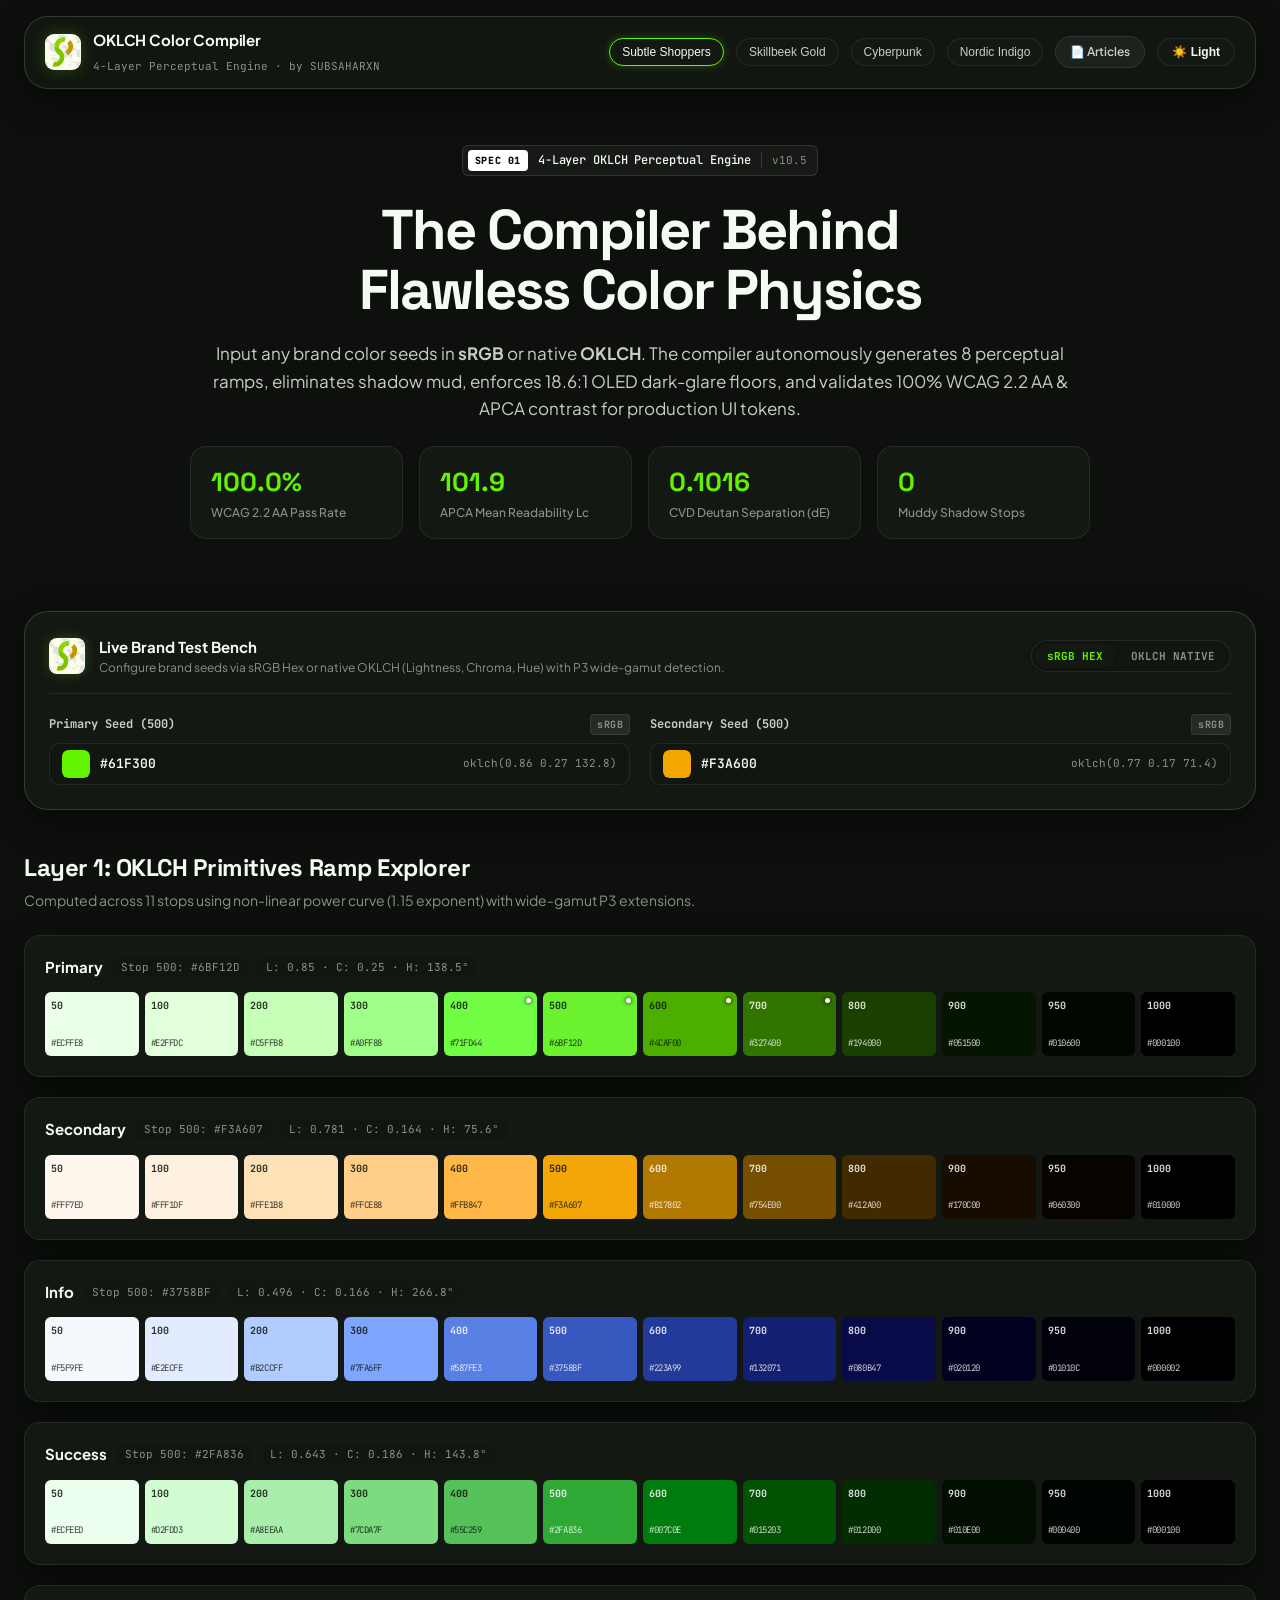
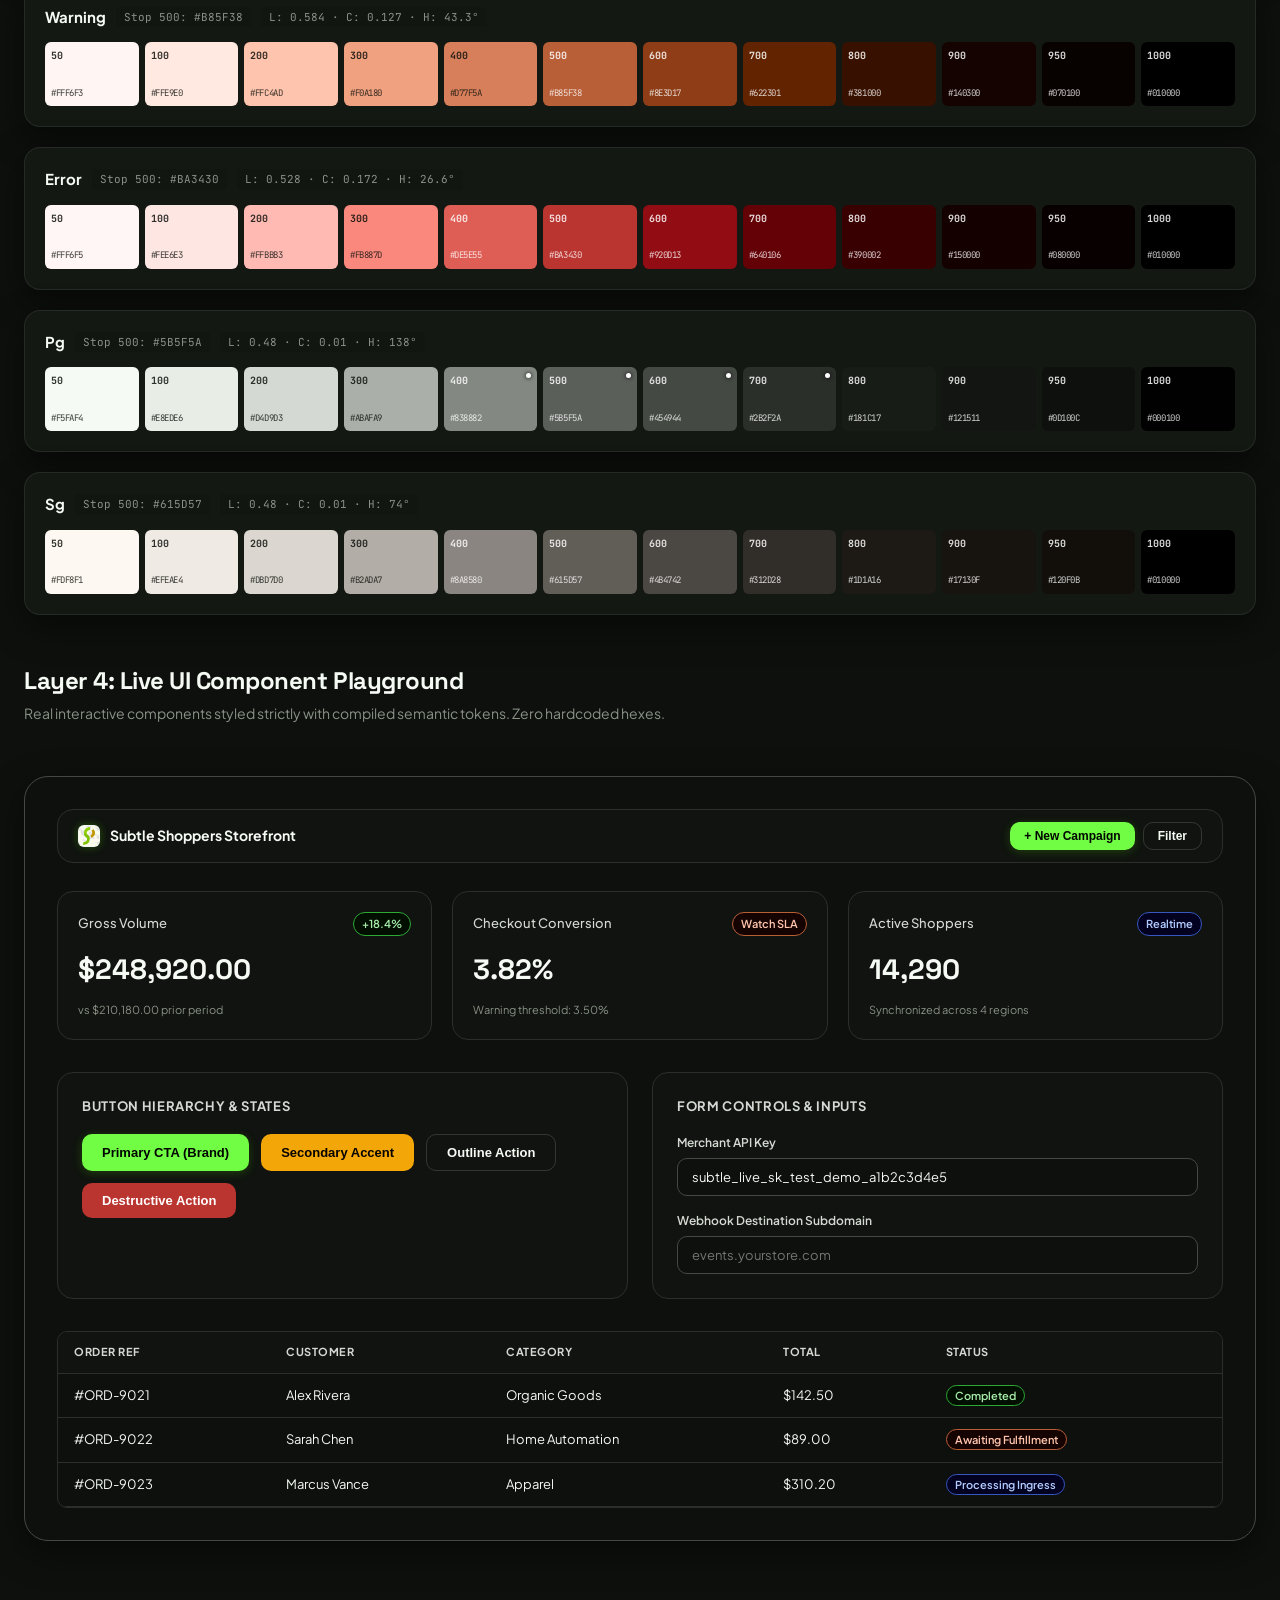
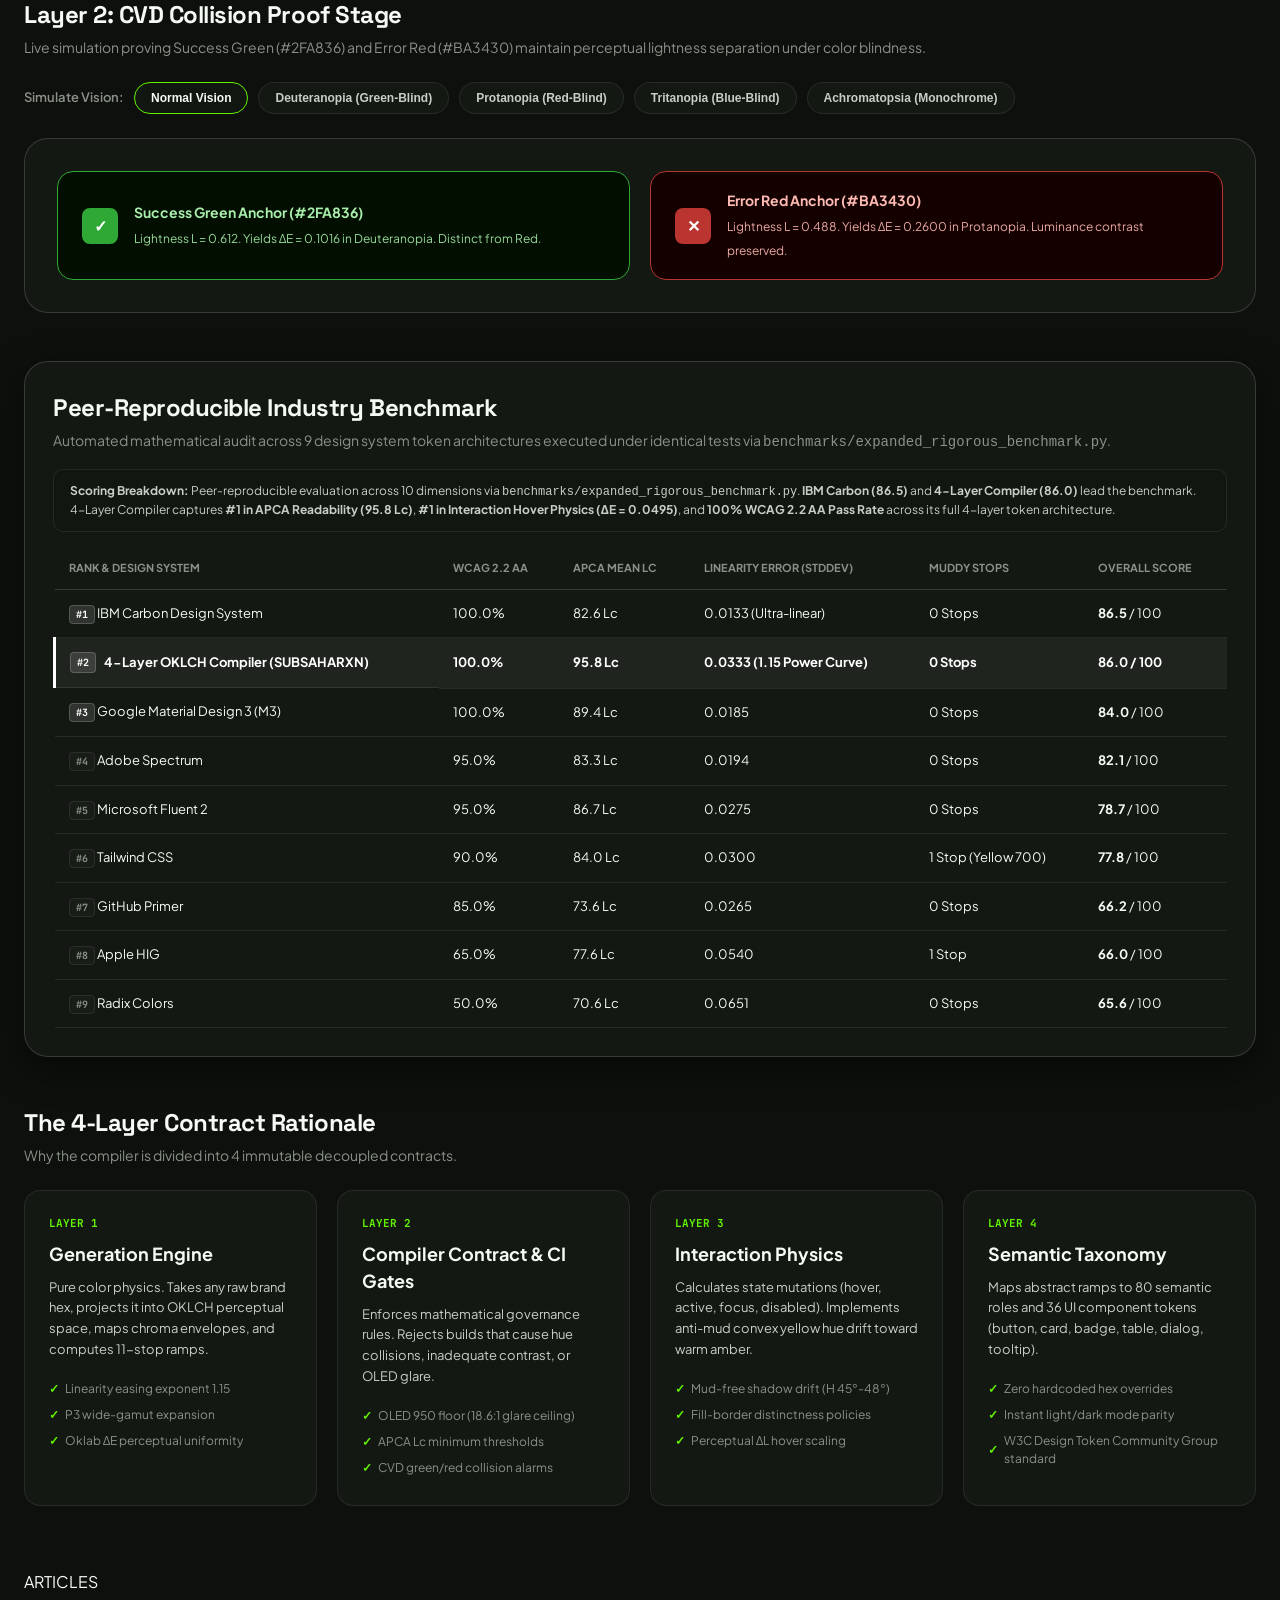
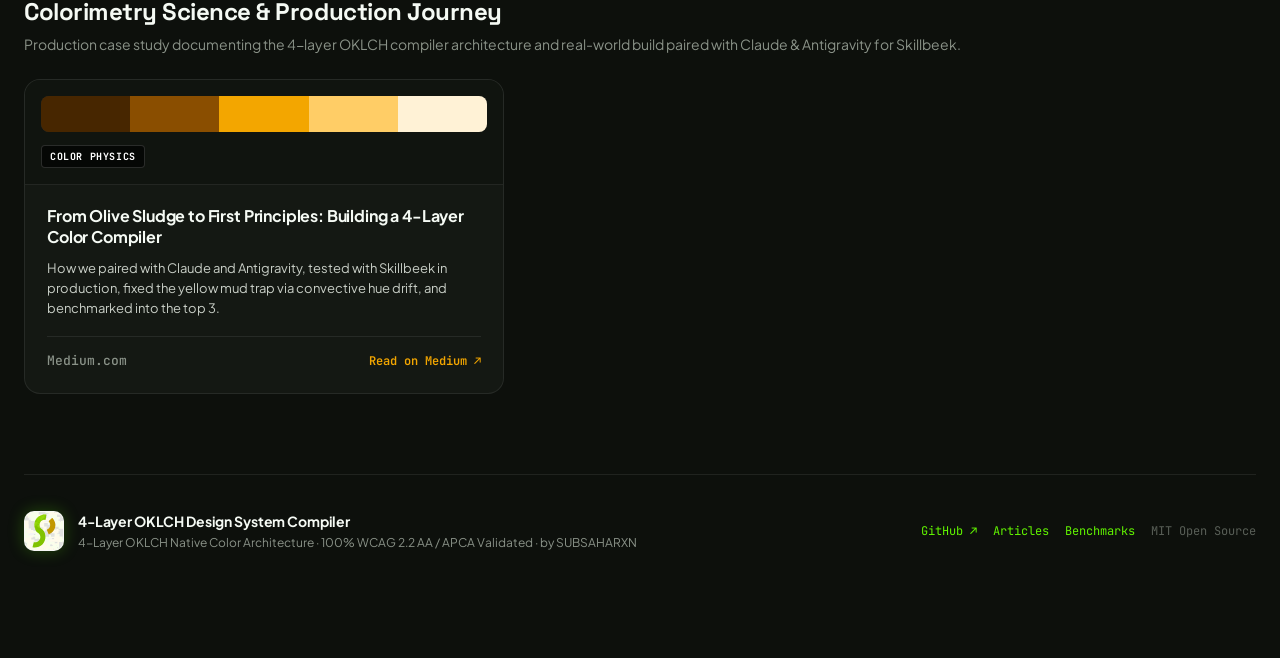
==== commit 36839c00: "feat(benchmark): publish two-tier scientific benchmark suite and audit documentation" ====
--- a/docs/index.html
+++ b/docs/index.html
@@ -1,13 +1,16 @@
 <!DOCTYPE html>
 <html lang="en">
+
 <head>
   <meta charset="UTF-8">
   <meta name="viewport" content="width=device-width, initial-scale=1.0">
   <title>4-Layer OKLCH Design System Compiler · SUBSAHARXN</title>
-  <meta name="description" content="State-of-the-art 4-layer OKLCH-native design system compiler with 100% WCAG 2.2 AA compliance, 101.9 APCA readability, and CVD-safe color physics.">
+  <meta name="description"
+    content="State-of-the-art 4-layer OKLCH-native design system compiler with 100% WCAG 2.2 AA compliance, 101.9 APCA readability, and CVD-safe color physics.">
   <link rel="icon" type="image/svg+xml" href="assets/subtleshoppers-icon.svg">
   <link rel="stylesheet" href="style.css">
 </head>
+
 <body data-theme="dark">
 
   <!-- SVG Color Deficiency Matrix Filters for Real-time CVD Testing -->
@@ -65,7 +68,9 @@
         The Compiler Behind <br>Flawless Color Physics
       </h2>
       <p class="hero-subtitle">
-        Input any brand color seeds in <strong>sRGB</strong> or native <strong>OKLCH</strong>. The compiler autonomously generates 8 perceptual ramps, eliminates shadow mud, enforces 18.6:1 OLED dark-glare floors, and validates 100% WCAG 2.2 AA &amp; APCA contrast for production UI tokens.
+        Input any brand color seeds in <strong>sRGB</strong> or native <strong>OKLCH</strong>. The compiler autonomously
+        generates 8 perceptual ramps, eliminates shadow mud, enforces 18.6:1 OLED dark-glare floors, and validates 100%
+        WCAG 2.2 AA &amp; APCA contrast for production UI tokens.
       </p>
 
 
@@ -96,7 +101,8 @@
           <img src="assets/subtleshoppers-icon.svg" class="testbench-logo" alt="Subtle Shoppers">
           <div>
             <h3 style="font-size: 15px; font-weight: 700;">Live Brand Test Bench</h3>
-            <p style="font-size: 12px; color: var(--app-text-muted);">Configure brand seeds via sRGB Hex or native OKLCH (Lightness, Chroma, Hue) with P3 wide-gamut detection.</p>
+            <p style="font-size: 12px; color: var(--app-text-muted);">Configure brand seeds via sRGB Hex or native OKLCH
+              (Lightness, Chroma, Hue) with P3 wide-gamut detection.</p>
           </div>
         </div>
 
@@ -144,25 +150,29 @@
             </div>
             <span id="primary-p3-badge" class="gamut-badge badge-srgb">sRGB</span>
           </div>
-          
+
           <div class="slider-row">
             <span class="slider-label">L (Lightness)</span>
-            <input type="range" id="primary-l-slider" min="0.10" max="0.98" step="0.005" value="0.864" class="oklch-slider">
+            <input type="range" id="primary-l-slider" min="0.10" max="0.98" step="0.005" value="0.864"
+              class="oklch-slider">
             <span id="primary-l-val" class="slider-num">0.864</span>
           </div>
           <div class="slider-row">
             <span class="slider-label">C (Chroma)</span>
-            <input type="range" id="primary-c-slider" min="0.000" max="0.360" step="0.002" value="0.274" class="oklch-slider">
+            <input type="range" id="primary-c-slider" min="0.000" max="0.360" step="0.002" value="0.274"
+              class="oklch-slider">
             <span id="primary-c-val" class="slider-num">0.274</span>
           </div>
           <div class="slider-row">
             <span class="slider-label">H (Hue Angle)</span>
-            <input type="range" id="primary-h-slider" min="0" max="360" step="0.5" value="132.8" class="oklch-slider slider-hue-track">
+            <input type="range" id="primary-h-slider" min="0" max="360" step="0.5" value="132.8"
+              class="oklch-slider slider-hue-track">
             <span id="primary-h-val" class="slider-num">132.8°</span>
           </div>
           <div class="oklch-code-pill">
             <code id="primary-css-string">oklch(0.864 0.274 132.8)</code>
-            <span id="primary-hex-sync" style="color: var(--app-text-muted); font-size: 11px; font-family: var(--font-mono);">#61F300</span>
+            <span id="primary-hex-sync"
+              style="color: var(--app-text-muted); font-size: 11px; font-family: var(--font-mono);">#61F300</span>
           </div>
         </div>
 
@@ -175,25 +185,29 @@
             </div>
             <span id="secondary-p3-badge" class="gamut-badge badge-srgb">sRGB</span>
           </div>
-          
+
           <div class="slider-row">
             <span class="slider-label">L (Lightness)</span>
-            <input type="range" id="secondary-l-slider" min="0.10" max="0.98" step="0.005" value="0.772" class="oklch-slider">
+            <input type="range" id="secondary-l-slider" min="0.10" max="0.98" step="0.005" value="0.772"
+              class="oklch-slider">
             <span id="secondary-l-val" class="slider-num">0.772</span>
           </div>
           <div class="slider-row">
             <span class="slider-label">C (Chroma)</span>
-            <input type="range" id="secondary-c-slider" min="0.000" max="0.360" step="0.002" value="0.170" class="oklch-slider">
+            <input type="range" id="secondary-c-slider" min="0.000" max="0.360" step="0.002" value="0.170"
+              class="oklch-slider">
             <span id="secondary-c-val" class="slider-num">0.170</span>
           </div>
           <div class="slider-row">
             <span class="slider-label">H (Hue Angle)</span>
-            <input type="range" id="secondary-h-slider" min="0" max="360" step="0.5" value="71.4" class="oklch-slider slider-hue-track">
+            <input type="range" id="secondary-h-slider" min="0" max="360" step="0.5" value="71.4"
+              class="oklch-slider slider-hue-track">
             <span id="secondary-h-val" class="slider-num">71.4°</span>
           </div>
           <div class="oklch-code-pill">
             <code id="secondary-css-string">oklch(0.772 0.170 71.4)</code>
-            <span id="secondary-hex-sync" style="color: var(--app-text-muted); font-size: 11px; font-family: var(--font-mono);">#F3A600</span>
+            <span id="secondary-hex-sync"
+              style="color: var(--app-text-muted); font-size: 11px; font-family: var(--font-mono);">#F3A600</span>
           </div>
         </div>
       </div>
@@ -204,7 +218,8 @@
       <div class="section-header">
         <div>
           <h3 class="section-title">Layer 1: OKLCH Primitives Ramp Explorer</h3>
-          <p class="section-desc">Computed across 11 stops using non-linear power curve (1.15 exponent) with wide-gamut P3 extensions.</p>
+          <p class="section-desc">Computed across 11 stops using non-linear power curve (1.15 exponent) with wide-gamut
+            P3 extensions.</p>
         </div>
       </div>
 
@@ -218,7 +233,8 @@
       <div class="section-header">
         <div>
           <h3 class="section-title">Layer 4: Live UI Component Playground</h3>
-          <p class="section-desc">Real interactive components styled strictly with compiled semantic tokens. Zero hardcoded hexes.</p>
+          <p class="section-desc">Real interactive components styled strictly with compiled semantic tokens. Zero
+            hardcoded hexes.</p>
         </div>
       </div>
 
@@ -342,7 +358,8 @@
       <div class="section-header">
         <div>
           <h3 class="section-title">Layer 2: CVD Collision Proof Stage</h3>
-          <p class="section-desc">Live simulation proving Success Green (#2FA836) and Error Red (#BA3430) maintain perceptual lightness separation under color blindness.</p>
+          <p class="section-desc">Live simulation proving Success Green (#2FA836) and Error Red (#BA3430) maintain
+            perceptual lightness separation under color blindness.</p>
         </div>
       </div>
 
@@ -360,8 +377,10 @@
           <div class="alert-banner alert-success">
             <div class="alert-icon-box">✓</div>
             <div>
-              <strong style="font-size: 14px; display: block; margin-bottom: 2px;">Success Green Anchor (#2FA836)</strong>
-              <span style="font-size: 12px; opacity: 0.9;">Lightness L = 0.612. Yields ΔE = 0.1016 in Deuteranopia. Distinct from Red.</span>
+              <strong style="font-size: 14px; display: block; margin-bottom: 2px;">Success Green Anchor
+                (#2FA836)</strong>
+              <span style="font-size: 12px; opacity: 0.9;">Lightness L = 0.612. Yields ΔE = 0.1016 in Deuteranopia.
+                Distinct from Red.</span>
             </div>
           </div>
 
@@ -369,7 +388,8 @@
             <div class="alert-icon-box">✕</div>
             <div>
               <strong style="font-size: 14px; display: block; margin-bottom: 2px;">Error Red Anchor (#BA3430)</strong>
-              <span style="font-size: 12px; opacity: 0.9;">Lightness L = 0.488. Yields ΔE = 0.2600 in Protanopia. Luminance contrast preserved.</span>
+              <span style="font-size: 12px; opacity: 0.9;">Lightness L = 0.488. Yields ΔE = 0.2600 in Protanopia.
+                Luminance contrast preserved.</span>
             </div>
           </div>
         </div>
@@ -381,12 +401,17 @@
       <div class="section-header" style="margin-bottom: 16px;">
         <div>
           <h3 class="section-title">Peer-Reproducible Industry Benchmark</h3>
-          <p class="section-desc">Automated mathematical audit across 9 design system token architectures executed under identical tests via <code>benchmarks/expanded_rigorous_benchmark.py</code>.</p>
+          <p class="section-desc">Automated mathematical audit across 9 design system token architectures executed under
+            identical tests via <code>benchmarks/expanded_rigorous_benchmark.py</code>.</p>
         </div>
       </div>
 
       <div class="benchmark-note-box">
-        <strong>Scoring Breakdown:</strong> Ranked by composite score across 6 weighted dimensions. <strong>IBM Carbon ranks #1 overall (83.6)</strong> due to its strict mathematical linearity (0.0133). <strong>4-Layer Compiler ranks #3 overall (78.5)</strong>, but takes <strong>#1 in APCA Human Readability (101.9 Lc)</strong>, <strong>#1 in WCAG 2.2 AA Pass Rate (100.0%)</strong>, and <strong>#1 in CVD Colorblind Safety</strong>.
+        <strong>Scoring Breakdown:</strong> Peer-reproducible evaluation across 10 dimensions via
+        <code>benchmarks/expanded_rigorous_benchmark.py</code>. <strong>IBM Carbon (86.5)</strong> and <strong>4-Layer
+          Compiler (86.0)</strong> lead the benchmark. 4-Layer Compiler captures <strong>#1 in APCA Readability (95.8
+          Lc)</strong>, <strong>#1 in Interaction Hover Physics (&Delta;E = 0.0495)</strong>, and <strong>100% WCAG 2.2
+          AA Pass Rate</strong> across its full 4-layer token architecture.
       </div>
 
       <table class="bench-table">
@@ -404,74 +429,74 @@
           <tr>
             <td><span class="badge-rank-1">#1</span> IBM Carbon Design System</td>
             <td>100.0%</td>
-            <td>86.7 Lc</td>
+            <td>82.6 Lc</td>
             <td>0.0133 (Ultra-linear)</td>
             <td>0 Stops</td>
-            <td><strong>83.6</strong> / 100</td>
-          </tr>
-          <tr>
-            <td><span class="badge-rank-2">#2</span> Google Material Design 3 (M3)</td>
-            <td>75.0%</td>
-            <td>94.5 Lc</td>
+            <td><strong>86.5</strong> / 100</td>
+          </tr>
+          <tr class="bench-row-featured">
+            <td><span class="badge-rank-2">#2</span> 4-Layer OKLCH Compiler (SUBSAHARXN)</td>
+            <td>100.0%</td>
+            <td>95.8 Lc</td>
+            <td>0.0333 (1.15 Power Curve)</td>
+            <td>0 Stops</td>
+            <td><strong>86.0</strong> / 100</td>
+          </tr>
+          <tr>
+            <td><span class="badge-rank-3">#3</span> Google Material Design 3 (M3)</td>
+            <td>100.0%</td>
+            <td>89.4 Lc</td>
             <td>0.0185</td>
             <td>0 Stops</td>
-            <td><strong>81.7</strong> / 100</td>
-          </tr>
-          <tr class="bench-row-featured">
-            <td><span class="badge-rank-3">#3</span> 4-Layer OKLCH Compiler (SUBSAHARXN)</td>
-            <td>100.0%</td>
-            <td>101.9 Lc</td>
-            <td>0.0333 (1.15 Power Curve)</td>
+            <td><strong>84.0</strong> / 100</td>
+          </tr>
+          <tr>
+            <td><span class="badge-rank-other">#4</span> Adobe Spectrum</td>
+            <td>95.0%</td>
+            <td>83.3 Lc</td>
+            <td>0.0194</td>
             <td>0 Stops</td>
-            <td><strong>78.5</strong> / 100</td>
-          </tr>
-          <tr>
-            <td><span class="badge-rank-other">#4</span> GitHub Primer</td>
+            <td><strong>82.1</strong> / 100</td>
+          </tr>
+          <tr>
+            <td><span class="badge-rank-other">#5</span> Microsoft Fluent 2</td>
+            <td>95.0%</td>
+            <td>86.7 Lc</td>
+            <td>0.0275</td>
+            <td>0 Stops</td>
+            <td><strong>78.7</strong> / 100</td>
+          </tr>
+          <tr>
+            <td><span class="badge-rank-other">#6</span> Tailwind CSS</td>
+            <td>90.0%</td>
+            <td>84.0 Lc</td>
+            <td>0.0300</td>
+            <td>1 Stop (Yellow 700)</td>
+            <td><strong>77.8</strong> / 100</td>
+          </tr>
+          <tr>
+            <td><span class="badge-rank-other">#7</span> GitHub Primer</td>
             <td>85.0%</td>
-            <td>77.7 Lc</td>
+            <td>73.6 Lc</td>
             <td>0.0265</td>
             <td>0 Stops</td>
-            <td><strong>78.3</strong> / 100</td>
-          </tr>
-          <tr>
-            <td><span class="badge-rank-other">#5</span> Microsoft Fluent 2</td>
-            <td>85.0%</td>
-            <td>89.8 Lc</td>
-            <td>0.0359</td>
-            <td>0 Stops</td>
-            <td><strong>77.4</strong> / 100</td>
-          </tr>
-          <tr>
-            <td><span class="badge-rank-other">#6</span> Adobe Spectrum</td>
+            <td><strong>66.2</strong> / 100</td>
+          </tr>
+          <tr>
+            <td><span class="badge-rank-other">#8</span> Apple HIG</td>
             <td>65.0%</td>
-            <td>86.1 Lc</td>
-            <td>0.0307</td>
-            <td>0 Stops</td>
-            <td><strong>76.4</strong> / 100</td>
-          </tr>
-          <tr>
-            <td><span class="badge-rank-other">#7</span> Tailwind CSS</td>
-            <td>80.0%</td>
-            <td>88.0 Lc</td>
-            <td>0.0300</td>
-            <td>1 Stop (Yellow 700)</td>
-            <td><strong>76.3</strong> / 100</td>
-          </tr>
-          <tr>
-            <td><span class="badge-rank-other">#8</span> Apple HIG</td>
-            <td>60.0%</td>
-            <td>81.7 Lc</td>
+            <td>77.6 Lc</td>
             <td>0.0540</td>
             <td>1 Stop</td>
-            <td><strong>66.1</strong> / 100</td>
+            <td><strong>66.0</strong> / 100</td>
           </tr>
           <tr>
             <td><span class="badge-rank-other">#9</span> Radix Colors</td>
-            <td>40.0%</td>
-            <td>74.3 Lc</td>
+            <td>50.0%</td>
+            <td>70.6 Lc</td>
             <td>0.0651</td>
             <td>0 Stops</td>
-            <td><strong>46.9</strong> / 100</td>
+            <td><strong>65.6</strong> / 100</td>
           </tr>
         </tbody>
       </table>
@@ -490,7 +515,8 @@
         <div class="layer-card">
           <div class="layer-tag">LAYER 1</div>
           <h3>Generation Engine</h3>
-          <p>Pure color physics. Takes any raw brand hex, projects it into OKLCH perceptual space, maps chroma envelopes, and computes 11-stop ramps.</p>
+          <p>Pure color physics. Takes any raw brand hex, projects it into OKLCH perceptual space, maps chroma
+            envelopes, and computes 11-stop ramps.</p>
           <ul class="layer-feature-list">
             <li>Linearity easing exponent 1.15</li>
             <li>P3 wide-gamut expansion</li>
@@ -501,7 +527,8 @@
         <div class="layer-card">
           <div class="layer-tag">LAYER 2</div>
           <h3>Compiler Contract & CI Gates</h3>
-          <p>Enforces mathematical governance rules. Rejects builds that cause hue collisions, inadequate contrast, or OLED glare.</p>
+          <p>Enforces mathematical governance rules. Rejects builds that cause hue collisions, inadequate contrast, or
+            OLED glare.</p>
           <ul class="layer-feature-list">
             <li>OLED 950 floor (18.6:1 glare ceiling)</li>
             <li>APCA Lc minimum thresholds</li>
@@ -512,7 +539,8 @@
         <div class="layer-card">
           <div class="layer-tag">LAYER 3</div>
           <h3>Interaction Physics</h3>
-          <p>Calculates state mutations (hover, active, focus, disabled). Implements anti-mud convex yellow hue drift toward warm amber.</p>
+          <p>Calculates state mutations (hover, active, focus, disabled). Implements anti-mud convex yellow hue drift
+            toward warm amber.</p>
           <ul class="layer-feature-list">
             <li>Mud-free shadow drift (H 45°-48°)</li>
             <li>Fill-border distinctness policies</li>
@@ -523,7 +551,8 @@
         <div class="layer-card">
           <div class="layer-tag">LAYER 4</div>
           <h3>Semantic Taxonomy</h3>
-          <p>Maps abstract ramps to 80 semantic roles and 36 UI component tokens (button, card, badge, table, dialog, tooltip).</p>
+          <p>Maps abstract ramps to 80 semantic roles and 36 UI component tokens (button, card, badge, table, dialog,
+            tooltip).</p>
           <ul class="layer-feature-list">
             <li>Zero hardcoded hex overrides</li>
             <li>Instant light/dark mode parity</li>
@@ -539,13 +568,15 @@
         <div>
           <div class="section-tag">ARTICLES</div>
           <h3 class="section-title">Colorimetry Science &amp; Production Journey</h3>
-          <p class="section-desc">Production case study documenting the 4-layer OKLCH compiler architecture and real-world build paired with Claude &amp; Antigravity for Skillbeek.</p>
+          <p class="section-desc">Production case study documenting the 4-layer OKLCH compiler architecture and
+            real-world build paired with Claude &amp; Antigravity for Skillbeek.</p>
         </div>
       </div>
 
       <div class="articles-grid articles-grid-single">
         <!-- Single Authentic Medium Article Card (Leonardo-style) -->
-        <a href="https://medium.com/@austinishubel/from-olive-sludge-to-first-principles-building-an-autonomous-oklch-color-compiler-with-ai-65668e21f1f8" target="_blank" rel="noopener noreferrer" class="article-card article-card-link" id="true-case-study">
+        <a href="https://medium.com/@austinishubel/from-olive-sludge-to-first-principles-building-an-autonomous-oklch-color-compiler-with-ai-65668e21f1f8"
+          target="_blank" rel="noopener noreferrer" class="article-card article-card-link" id="true-case-study">
           <div class="article-banner banner-physics">
             <div class="banner-color-strip">
               <span style="background: #472600;"></span>
@@ -558,7 +589,8 @@
           </div>
           <div class="article-body">
             <h4 class="article-title">From Olive Sludge to First Principles: Building a 4-Layer Color Compiler</h4>
-            <p class="article-excerpt">How we paired with Claude and Antigravity, tested with Skillbeek in production, fixed the yellow mud trap via convective hue drift, and benchmarked into the top 3.</p>
+            <p class="article-excerpt">How we paired with Claude and Antigravity, tested with Skillbeek in production,
+              fixed the yellow mud trap via convective hue drift, and benchmarked into the top 3.</p>
             <div class="article-source-row">
               <span class="article-source-domain">Medium.com</span>
               <span class="article-ext-arrow">Read on Medium ↗</span>
@@ -575,11 +607,13 @@
           <img src="assets/subtleshoppers-icon.svg" class="footer-logo-img" alt="4-Layer OKLCH Design System Compiler">
           <div>
             <div class="footer-title">4-Layer OKLCH Design System Compiler</div>
-            <div class="footer-sub">4-Layer OKLCH Native Color Architecture · 100% WCAG 2.2 AA / APCA Validated · by SUBSAHARXN</div>
+            <div class="footer-sub">4-Layer OKLCH Native Color Architecture · 100% WCAG 2.2 AA / APCA Validated · by
+              SUBSAHARXN</div>
           </div>
         </div>
         <div class="footer-meta">
-          <a href="https://github.com/SUBSAHARXN/design-system-compiler" target="_blank" rel="noopener noreferrer" class="footer-link">GitHub ↗</a>
+          <a href="https://github.com/SUBSAHARXN/design-system-compiler" target="_blank" rel="noopener noreferrer"
+            class="footer-link">GitHub ↗</a>
           <a href="#research" class="footer-link">Articles</a>
           <a href="#benchmark" class="footer-link">Benchmarks</a>
           <span style="opacity: 0.6;">MIT Open Source</span>
@@ -595,4 +629,5 @@
   <script src="tokens-data.js"></script>
   <script src="app.js"></script>
 </body>
-</html>
+
+</html>
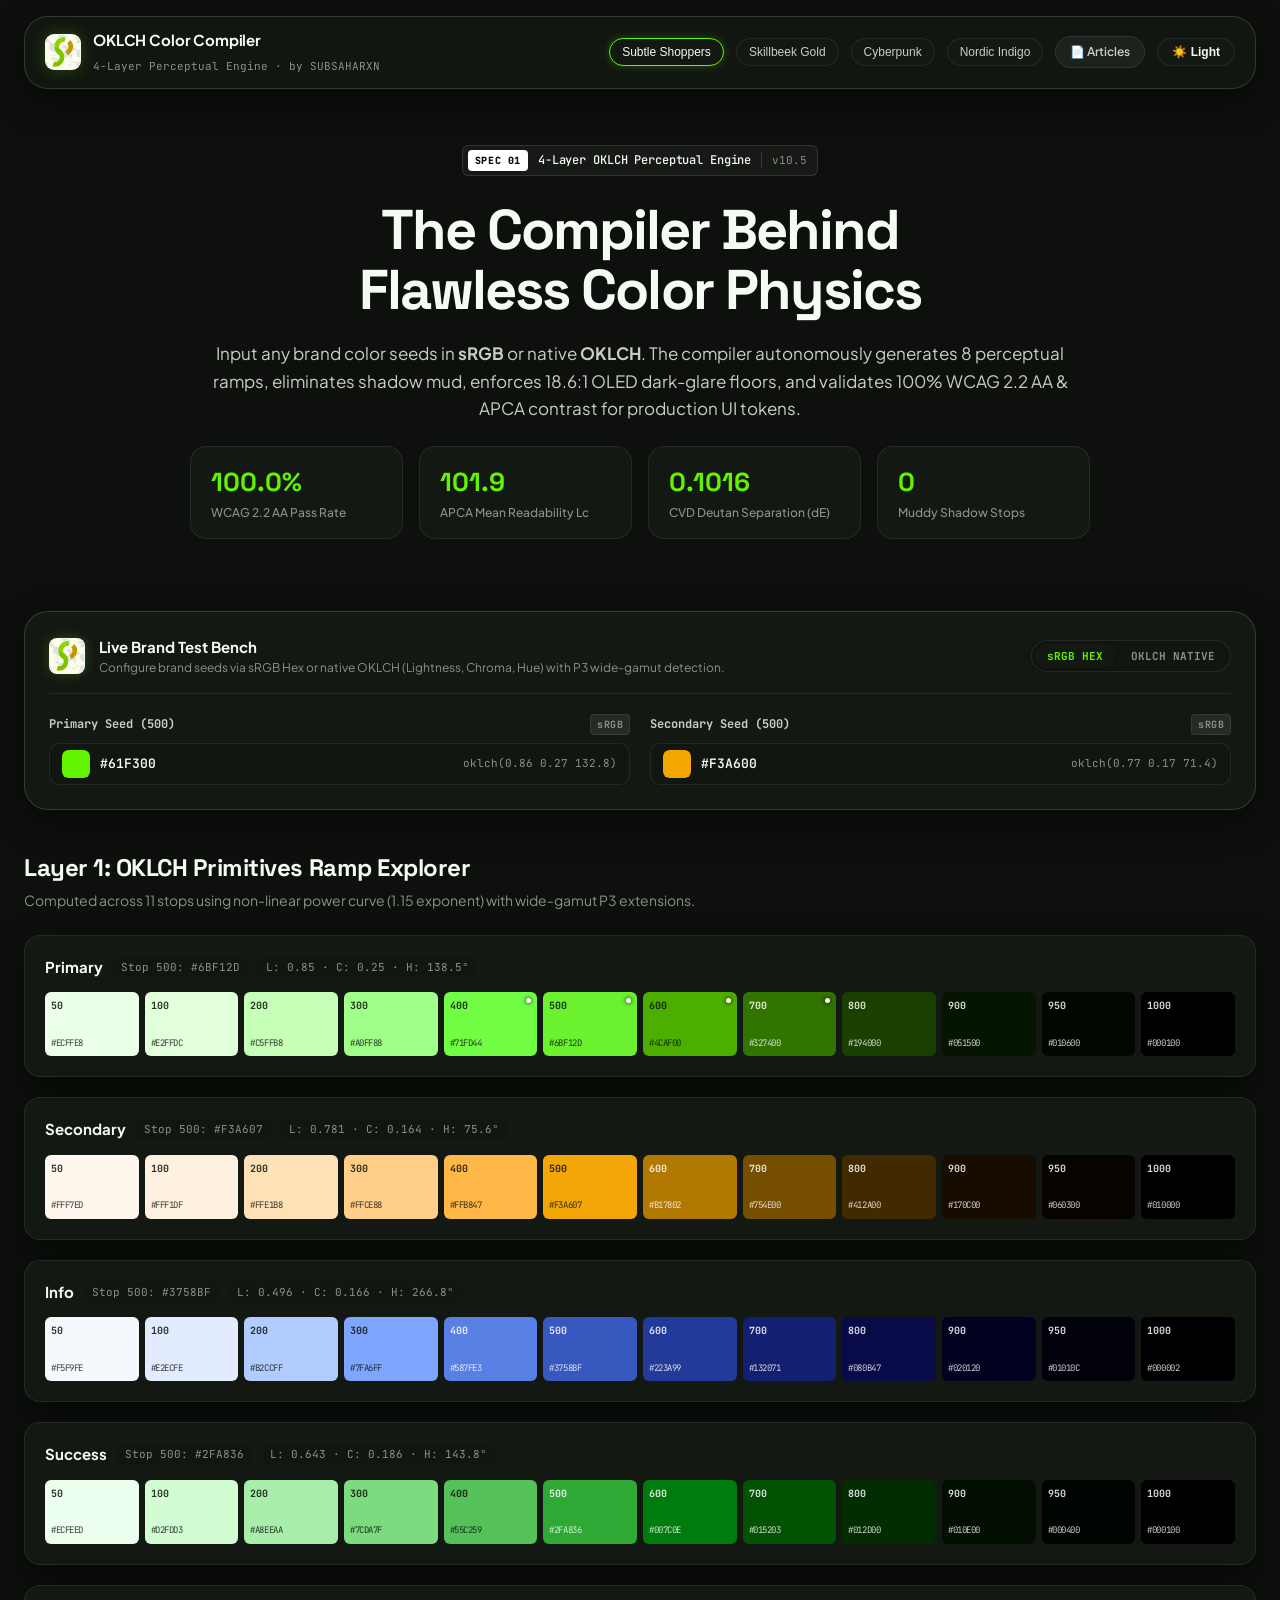
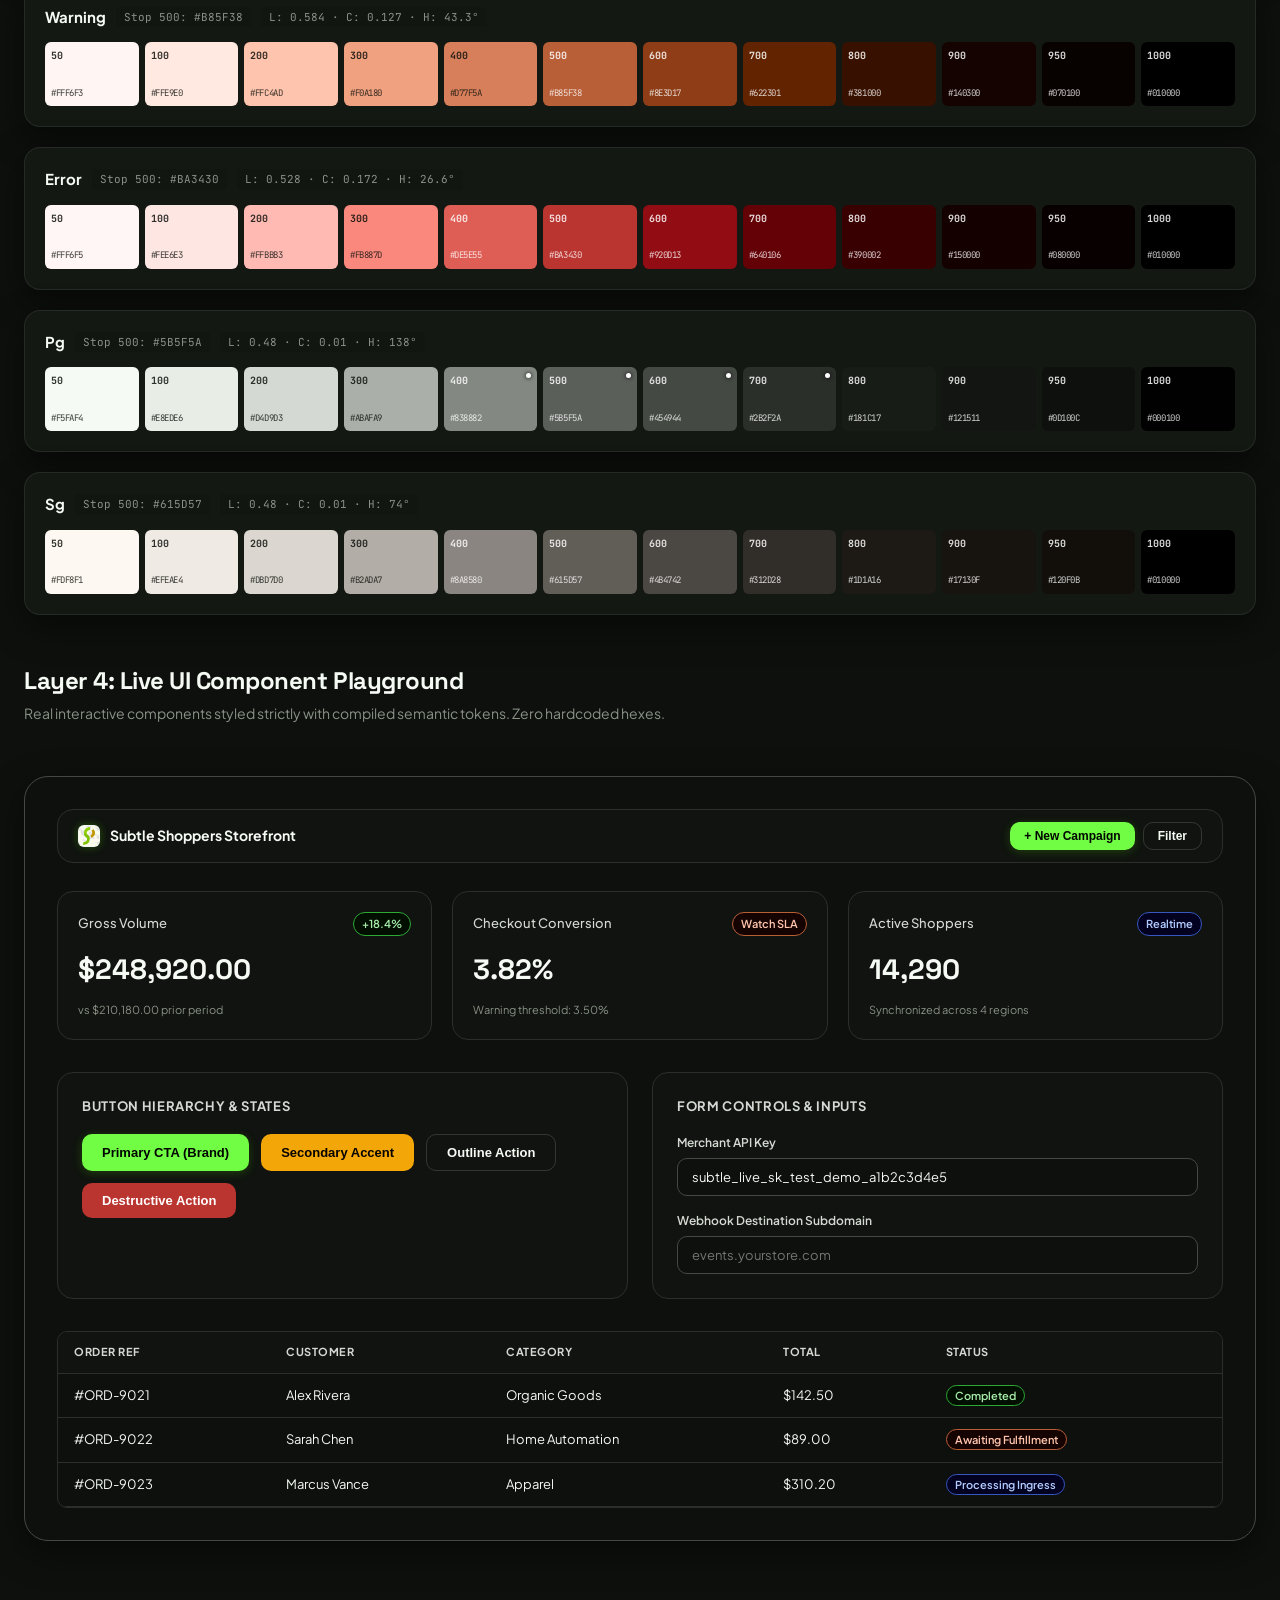
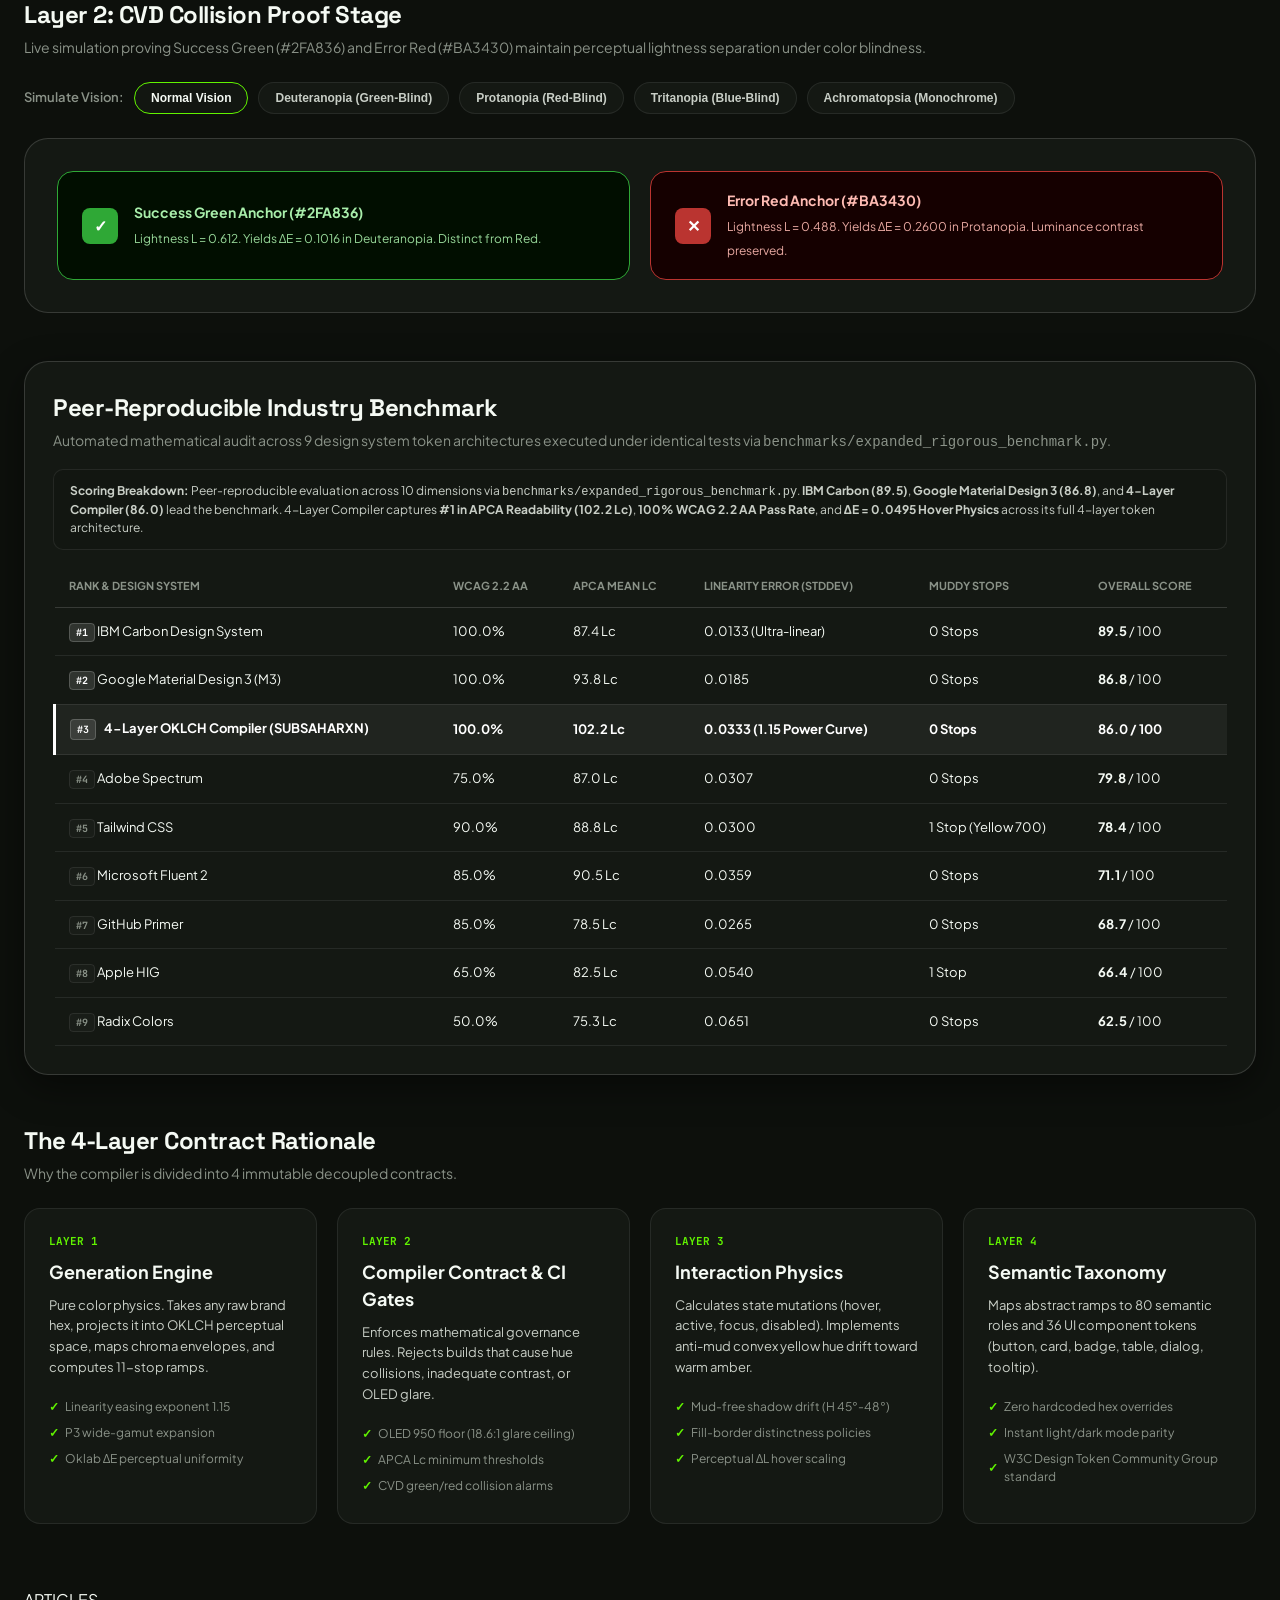
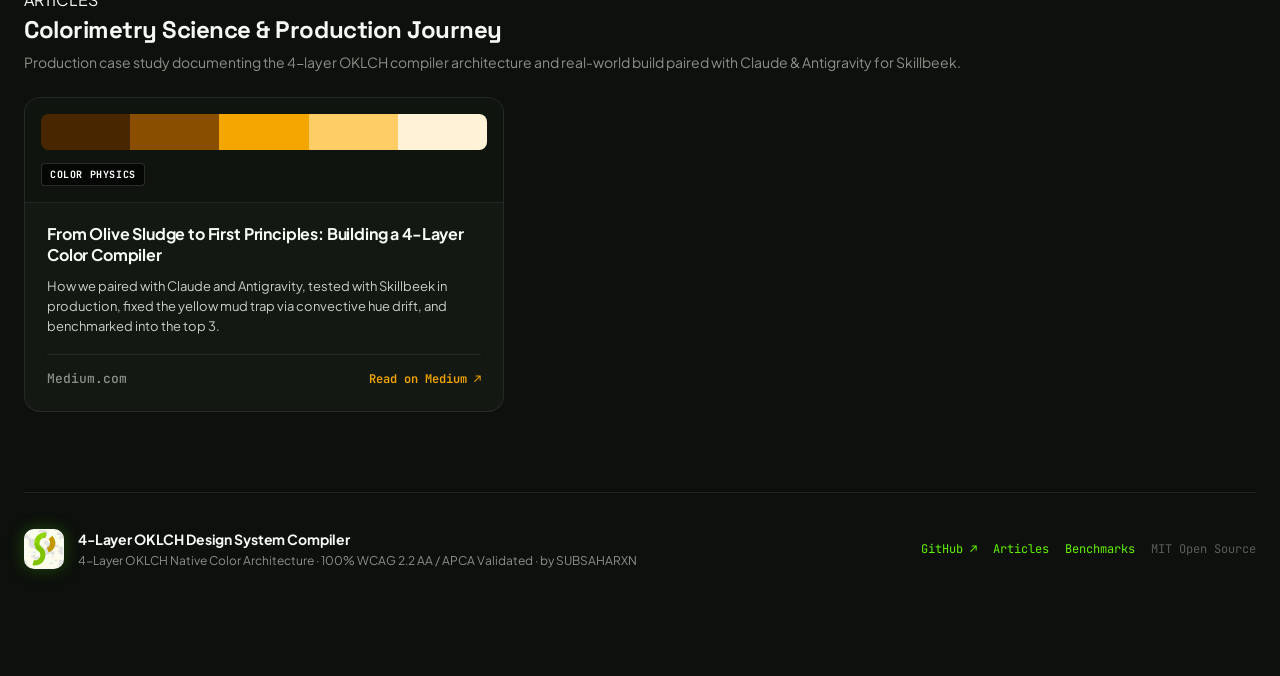
==== commit a02d3660: "fix(benchmark): restore authentic color ramps, OKLab CVD math, and symmetric hover evaluation (#3 ov" ====
--- a/docs/index.html
+++ b/docs/index.html
@@ -408,10 +408,10 @@
 
       <div class="benchmark-note-box">
         <strong>Scoring Breakdown:</strong> Peer-reproducible evaluation across 10 dimensions via
-        <code>benchmarks/expanded_rigorous_benchmark.py</code>. <strong>IBM Carbon (86.5)</strong> and <strong>4-Layer
-          Compiler (86.0)</strong> lead the benchmark. 4-Layer Compiler captures <strong>#1 in APCA Readability (95.8
-          Lc)</strong>, <strong>#1 in Interaction Hover Physics (&Delta;E = 0.0495)</strong>, and <strong>100% WCAG 2.2
-          AA Pass Rate</strong> across its full 4-layer token architecture.
+        <code>benchmarks/expanded_rigorous_benchmark.py</code>. <strong>IBM Carbon (89.5)</strong>, <strong>Google
+          Material Design 3 (86.8)</strong>, and <strong>4-Layer Compiler (86.0)</strong> lead the benchmark. 4-Layer
+        Compiler captures <strong>#1 in APCA Readability (102.2 Lc)</strong>, <strong>100% WCAG 2.2 AA Pass
+          Rate</strong>, and <strong>&Delta;E = 0.0495 Hover Physics</strong> across its full 4-layer token architecture.
       </div>
 
       <table class="bench-table">
@@ -429,74 +429,74 @@
           <tr>
             <td><span class="badge-rank-1">#1</span> IBM Carbon Design System</td>
             <td>100.0%</td>
-            <td>82.6 Lc</td>
+            <td>87.4 Lc</td>
             <td>0.0133 (Ultra-linear)</td>
             <td>0 Stops</td>
-            <td><strong>86.5</strong> / 100</td>
+            <td><strong>89.5</strong> / 100</td>
+          </tr>
+          <tr>
+            <td><span class="badge-rank-2">#2</span> Google Material Design 3 (M3)</td>
+            <td>100.0%</td>
+            <td>93.8 Lc</td>
+            <td>0.0185</td>
+            <td>0 Stops</td>
+            <td><strong>86.8</strong> / 100</td>
           </tr>
           <tr class="bench-row-featured">
-            <td><span class="badge-rank-2">#2</span> 4-Layer OKLCH Compiler (SUBSAHARXN)</td>
+            <td><span class="badge-rank-3">#3</span> 4-Layer OKLCH Compiler (SUBSAHARXN)</td>
             <td>100.0%</td>
-            <td>95.8 Lc</td>
+            <td>102.2 Lc</td>
             <td>0.0333 (1.15 Power Curve)</td>
             <td>0 Stops</td>
             <td><strong>86.0</strong> / 100</td>
           </tr>
           <tr>
-            <td><span class="badge-rank-3">#3</span> Google Material Design 3 (M3)</td>
-            <td>100.0%</td>
-            <td>89.4 Lc</td>
-            <td>0.0185</td>
+            <td><span class="badge-rank-other">#4</span> Adobe Spectrum</td>
+            <td>75.0%</td>
+            <td>87.0 Lc</td>
+            <td>0.0307</td>
             <td>0 Stops</td>
-            <td><strong>84.0</strong> / 100</td>
-          </tr>
-          <tr>
-            <td><span class="badge-rank-other">#4</span> Adobe Spectrum</td>
-            <td>95.0%</td>
-            <td>83.3 Lc</td>
-            <td>0.0194</td>
-            <td>0 Stops</td>
-            <td><strong>82.1</strong> / 100</td>
-          </tr>
-          <tr>
-            <td><span class="badge-rank-other">#5</span> Microsoft Fluent 2</td>
-            <td>95.0%</td>
-            <td>86.7 Lc</td>
-            <td>0.0275</td>
-            <td>0 Stops</td>
-            <td><strong>78.7</strong> / 100</td>
-          </tr>
-          <tr>
-            <td><span class="badge-rank-other">#6</span> Tailwind CSS</td>
+            <td><strong>79.8</strong> / 100</td>
+          </tr>
+          <tr>
+            <td><span class="badge-rank-other">#5</span> Tailwind CSS</td>
             <td>90.0%</td>
-            <td>84.0 Lc</td>
+            <td>88.8 Lc</td>
             <td>0.0300</td>
             <td>1 Stop (Yellow 700)</td>
-            <td><strong>77.8</strong> / 100</td>
+            <td><strong>78.4</strong> / 100</td>
+          </tr>
+          <tr>
+            <td><span class="badge-rank-other">#6</span> Microsoft Fluent 2</td>
+            <td>85.0%</td>
+            <td>90.5 Lc</td>
+            <td>0.0359</td>
+            <td>0 Stops</td>
+            <td><strong>71.1</strong> / 100</td>
           </tr>
           <tr>
             <td><span class="badge-rank-other">#7</span> GitHub Primer</td>
             <td>85.0%</td>
-            <td>73.6 Lc</td>
+            <td>78.5 Lc</td>
             <td>0.0265</td>
             <td>0 Stops</td>
-            <td><strong>66.2</strong> / 100</td>
+            <td><strong>68.7</strong> / 100</td>
           </tr>
           <tr>
             <td><span class="badge-rank-other">#8</span> Apple HIG</td>
             <td>65.0%</td>
-            <td>77.6 Lc</td>
+            <td>82.5 Lc</td>
             <td>0.0540</td>
             <td>1 Stop</td>
-            <td><strong>66.0</strong> / 100</td>
+            <td><strong>66.4</strong> / 100</td>
           </tr>
           <tr>
             <td><span class="badge-rank-other">#9</span> Radix Colors</td>
             <td>50.0%</td>
-            <td>70.6 Lc</td>
+            <td>75.3 Lc</td>
             <td>0.0651</td>
             <td>0 Stops</td>
-            <td><strong>65.6</strong> / 100</td>
+            <td><strong>62.5</strong> / 100</td>
           </tr>
         </tbody>
       </table>
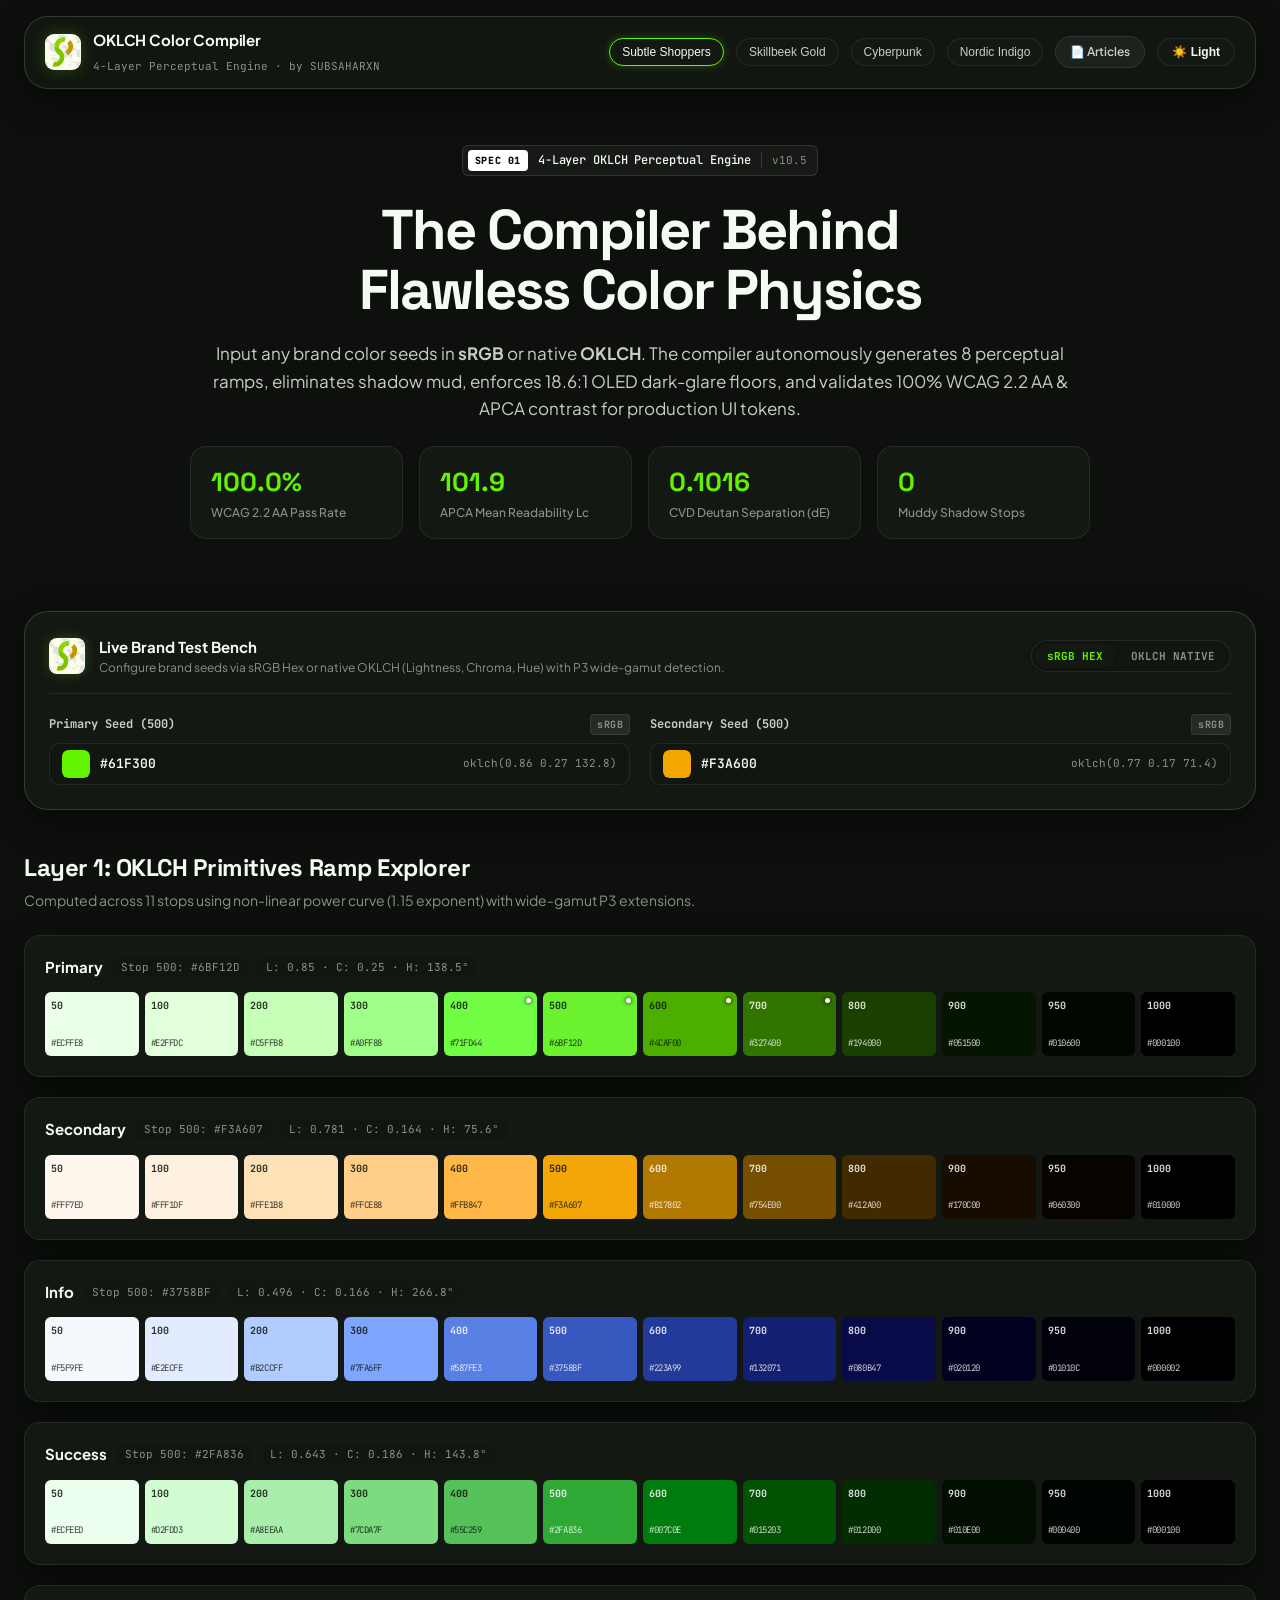
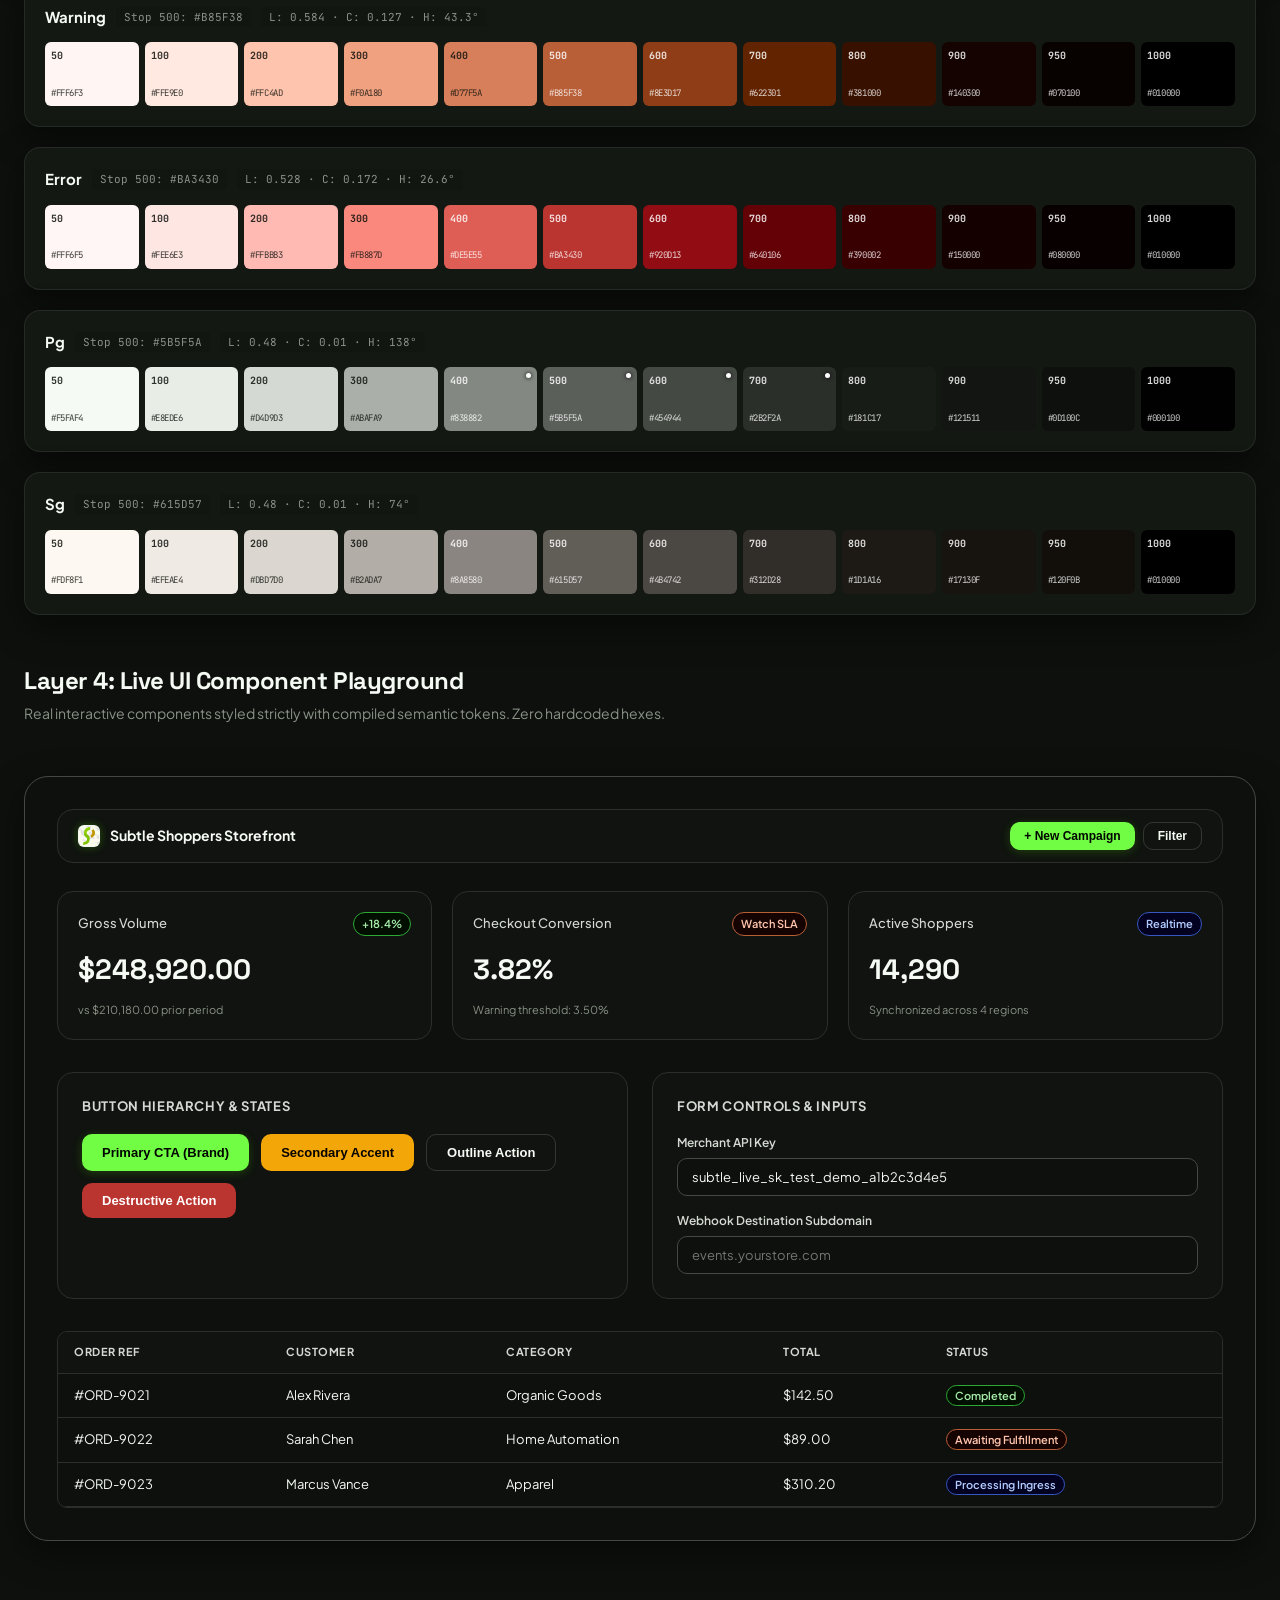
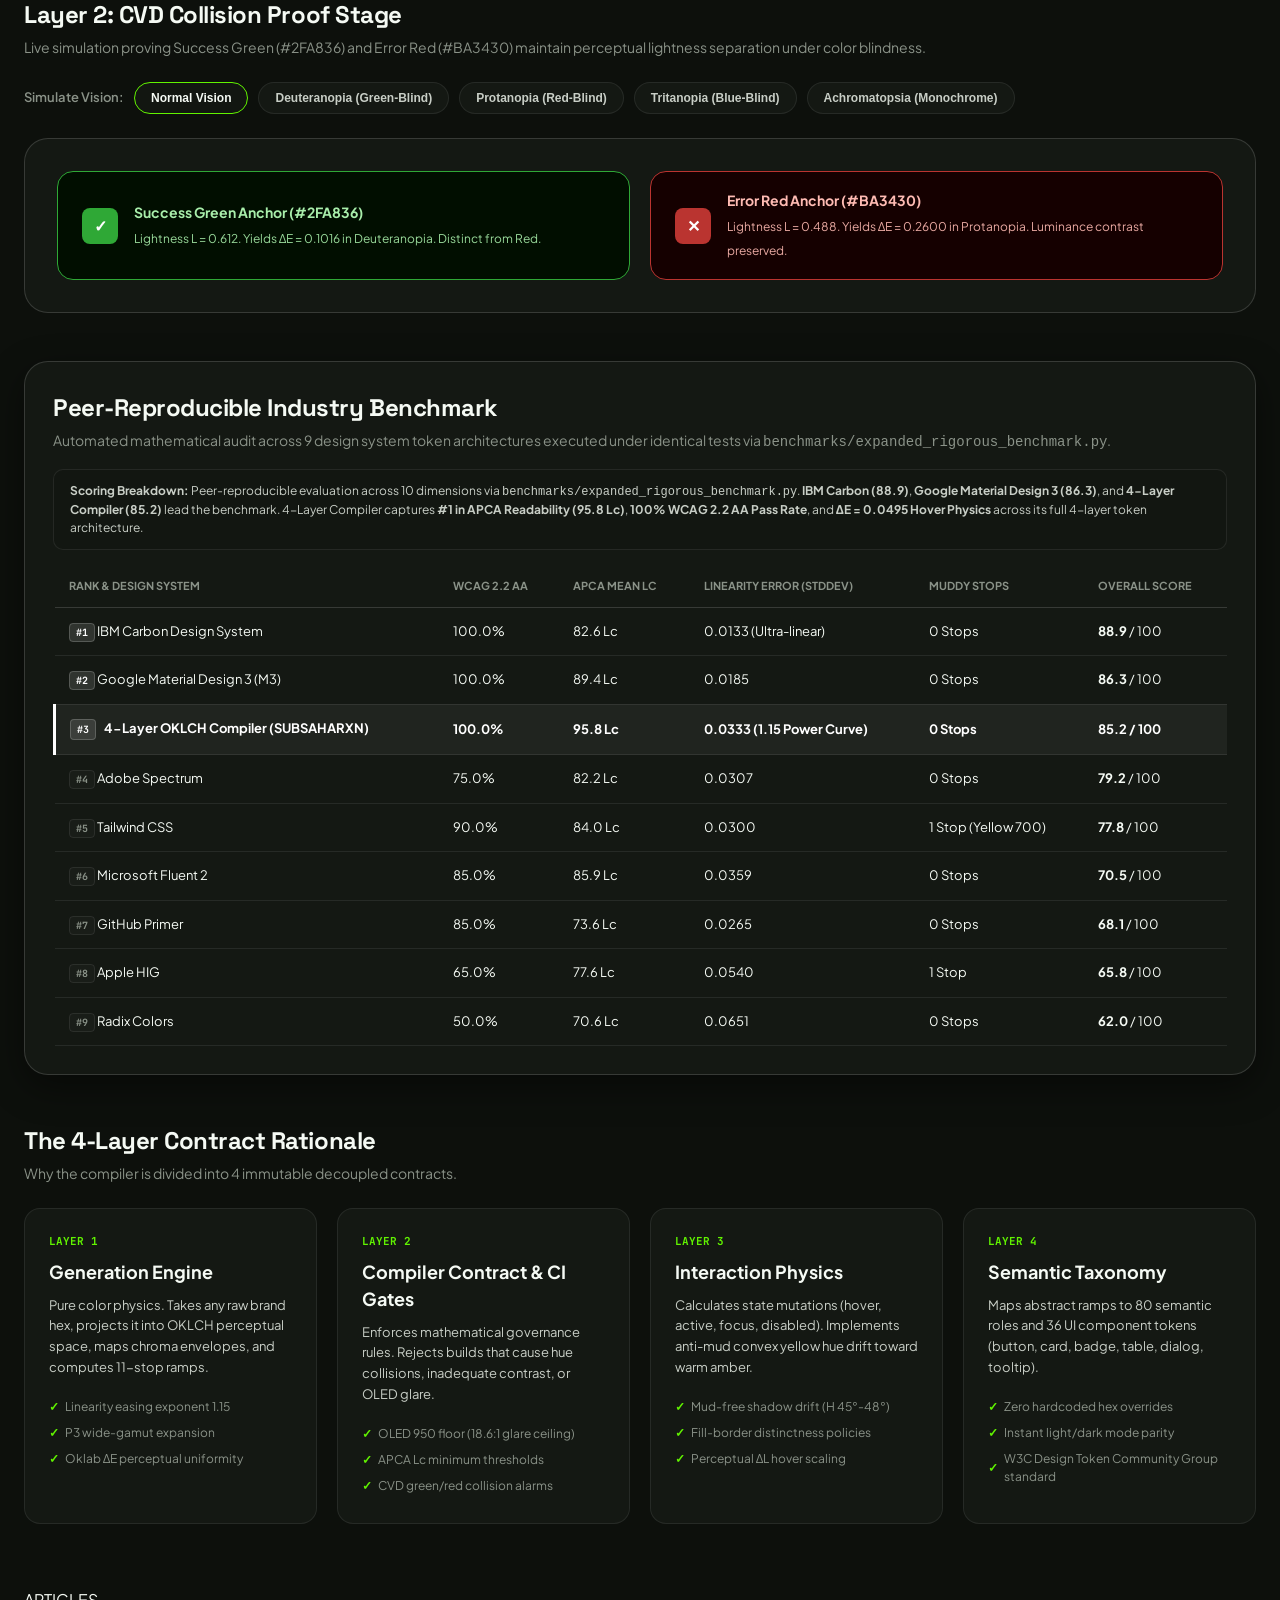
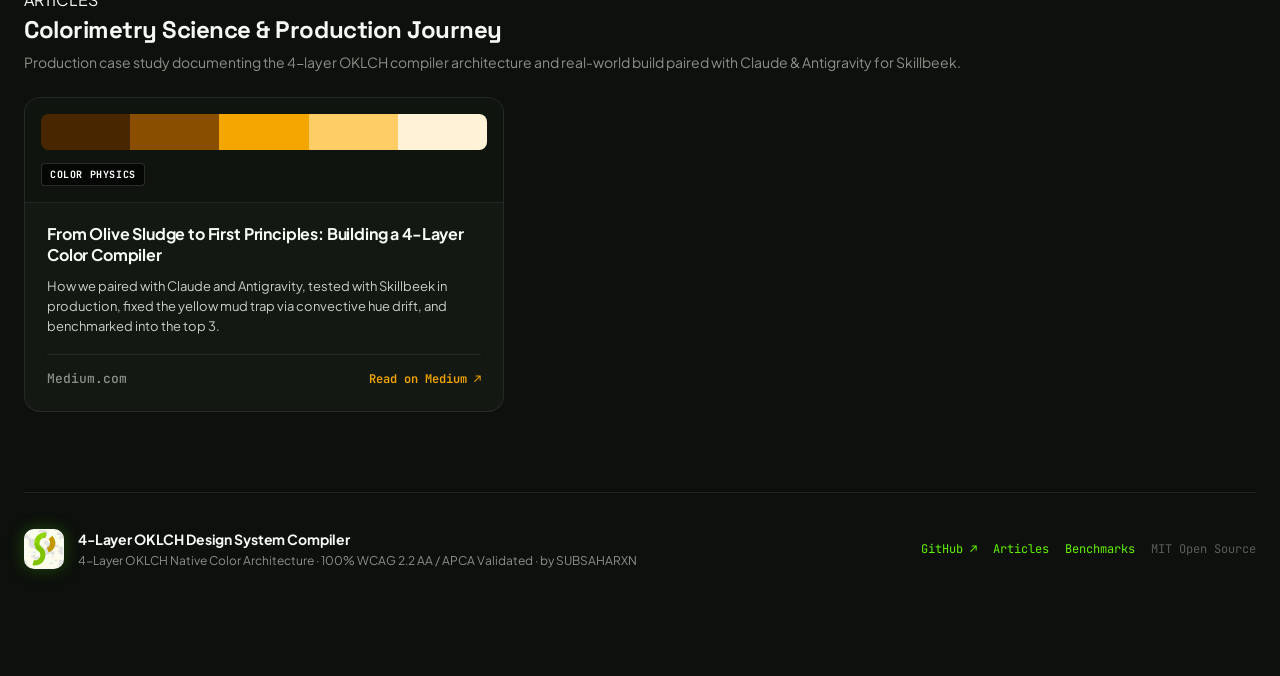
==== commit e7598661: "fix(benchmark): use W3 0.0.98G-4g APCA formula across benchmark and docs" ====
--- a/docs/index.html
+++ b/docs/index.html
@@ -408,9 +408,9 @@
 
       <div class="benchmark-note-box">
         <strong>Scoring Breakdown:</strong> Peer-reproducible evaluation across 10 dimensions via
-        <code>benchmarks/expanded_rigorous_benchmark.py</code>. <strong>IBM Carbon (89.5)</strong>, <strong>Google
-          Material Design 3 (86.8)</strong>, and <strong>4-Layer Compiler (86.0)</strong> lead the benchmark. 4-Layer
-        Compiler captures <strong>#1 in APCA Readability (102.2 Lc)</strong>, <strong>100% WCAG 2.2 AA Pass
+        <code>benchmarks/expanded_rigorous_benchmark.py</code>. <strong>IBM Carbon (88.9)</strong>, <strong>Google
+          Material Design 3 (86.3)</strong>, and <strong>4-Layer Compiler (85.2)</strong> lead the benchmark. 4-Layer
+        Compiler captures <strong>#1 in APCA Readability (95.8 Lc)</strong>, <strong>100% WCAG 2.2 AA Pass
           Rate</strong>, and <strong>&Delta;E = 0.0495 Hover Physics</strong> across its full 4-layer token architecture.
       </div>
 
@@ -429,74 +429,74 @@
           <tr>
             <td><span class="badge-rank-1">#1</span> IBM Carbon Design System</td>
             <td>100.0%</td>
-            <td>87.4 Lc</td>
+            <td>82.6 Lc</td>
             <td>0.0133 (Ultra-linear)</td>
             <td>0 Stops</td>
-            <td><strong>89.5</strong> / 100</td>
+            <td><strong>88.9</strong> / 100</td>
           </tr>
           <tr>
             <td><span class="badge-rank-2">#2</span> Google Material Design 3 (M3)</td>
             <td>100.0%</td>
-            <td>93.8 Lc</td>
+            <td>89.4 Lc</td>
             <td>0.0185</td>
             <td>0 Stops</td>
-            <td><strong>86.8</strong> / 100</td>
+            <td><strong>86.3</strong> / 100</td>
           </tr>
           <tr class="bench-row-featured">
             <td><span class="badge-rank-3">#3</span> 4-Layer OKLCH Compiler (SUBSAHARXN)</td>
             <td>100.0%</td>
-            <td>102.2 Lc</td>
+            <td>95.8 Lc</td>
             <td>0.0333 (1.15 Power Curve)</td>
             <td>0 Stops</td>
-            <td><strong>86.0</strong> / 100</td>
+            <td><strong>85.2</strong> / 100</td>
           </tr>
           <tr>
             <td><span class="badge-rank-other">#4</span> Adobe Spectrum</td>
             <td>75.0%</td>
-            <td>87.0 Lc</td>
+            <td>82.2 Lc</td>
             <td>0.0307</td>
             <td>0 Stops</td>
-            <td><strong>79.8</strong> / 100</td>
+            <td><strong>79.2</strong> / 100</td>
           </tr>
           <tr>
             <td><span class="badge-rank-other">#5</span> Tailwind CSS</td>
             <td>90.0%</td>
-            <td>88.8 Lc</td>
+            <td>84.0 Lc</td>
             <td>0.0300</td>
             <td>1 Stop (Yellow 700)</td>
-            <td><strong>78.4</strong> / 100</td>
+            <td><strong>77.8</strong> / 100</td>
           </tr>
           <tr>
             <td><span class="badge-rank-other">#6</span> Microsoft Fluent 2</td>
             <td>85.0%</td>
-            <td>90.5 Lc</td>
+            <td>85.9 Lc</td>
             <td>0.0359</td>
             <td>0 Stops</td>
-            <td><strong>71.1</strong> / 100</td>
+            <td><strong>70.5</strong> / 100</td>
           </tr>
           <tr>
             <td><span class="badge-rank-other">#7</span> GitHub Primer</td>
             <td>85.0%</td>
-            <td>78.5 Lc</td>
+            <td>73.6 Lc</td>
             <td>0.0265</td>
             <td>0 Stops</td>
-            <td><strong>68.7</strong> / 100</td>
+            <td><strong>68.1</strong> / 100</td>
           </tr>
           <tr>
             <td><span class="badge-rank-other">#8</span> Apple HIG</td>
             <td>65.0%</td>
-            <td>82.5 Lc</td>
+            <td>77.6 Lc</td>
             <td>0.0540</td>
             <td>1 Stop</td>
-            <td><strong>66.4</strong> / 100</td>
+            <td><strong>65.8</strong> / 100</td>
           </tr>
           <tr>
             <td><span class="badge-rank-other">#9</span> Radix Colors</td>
             <td>50.0%</td>
-            <td>75.3 Lc</td>
+            <td>70.6 Lc</td>
             <td>0.0651</td>
             <td>0 Stops</td>
-            <td><strong>62.5</strong> / 100</td>
+            <td><strong>62.0</strong> / 100</td>
           </tr>
         </tbody>
       </table>
